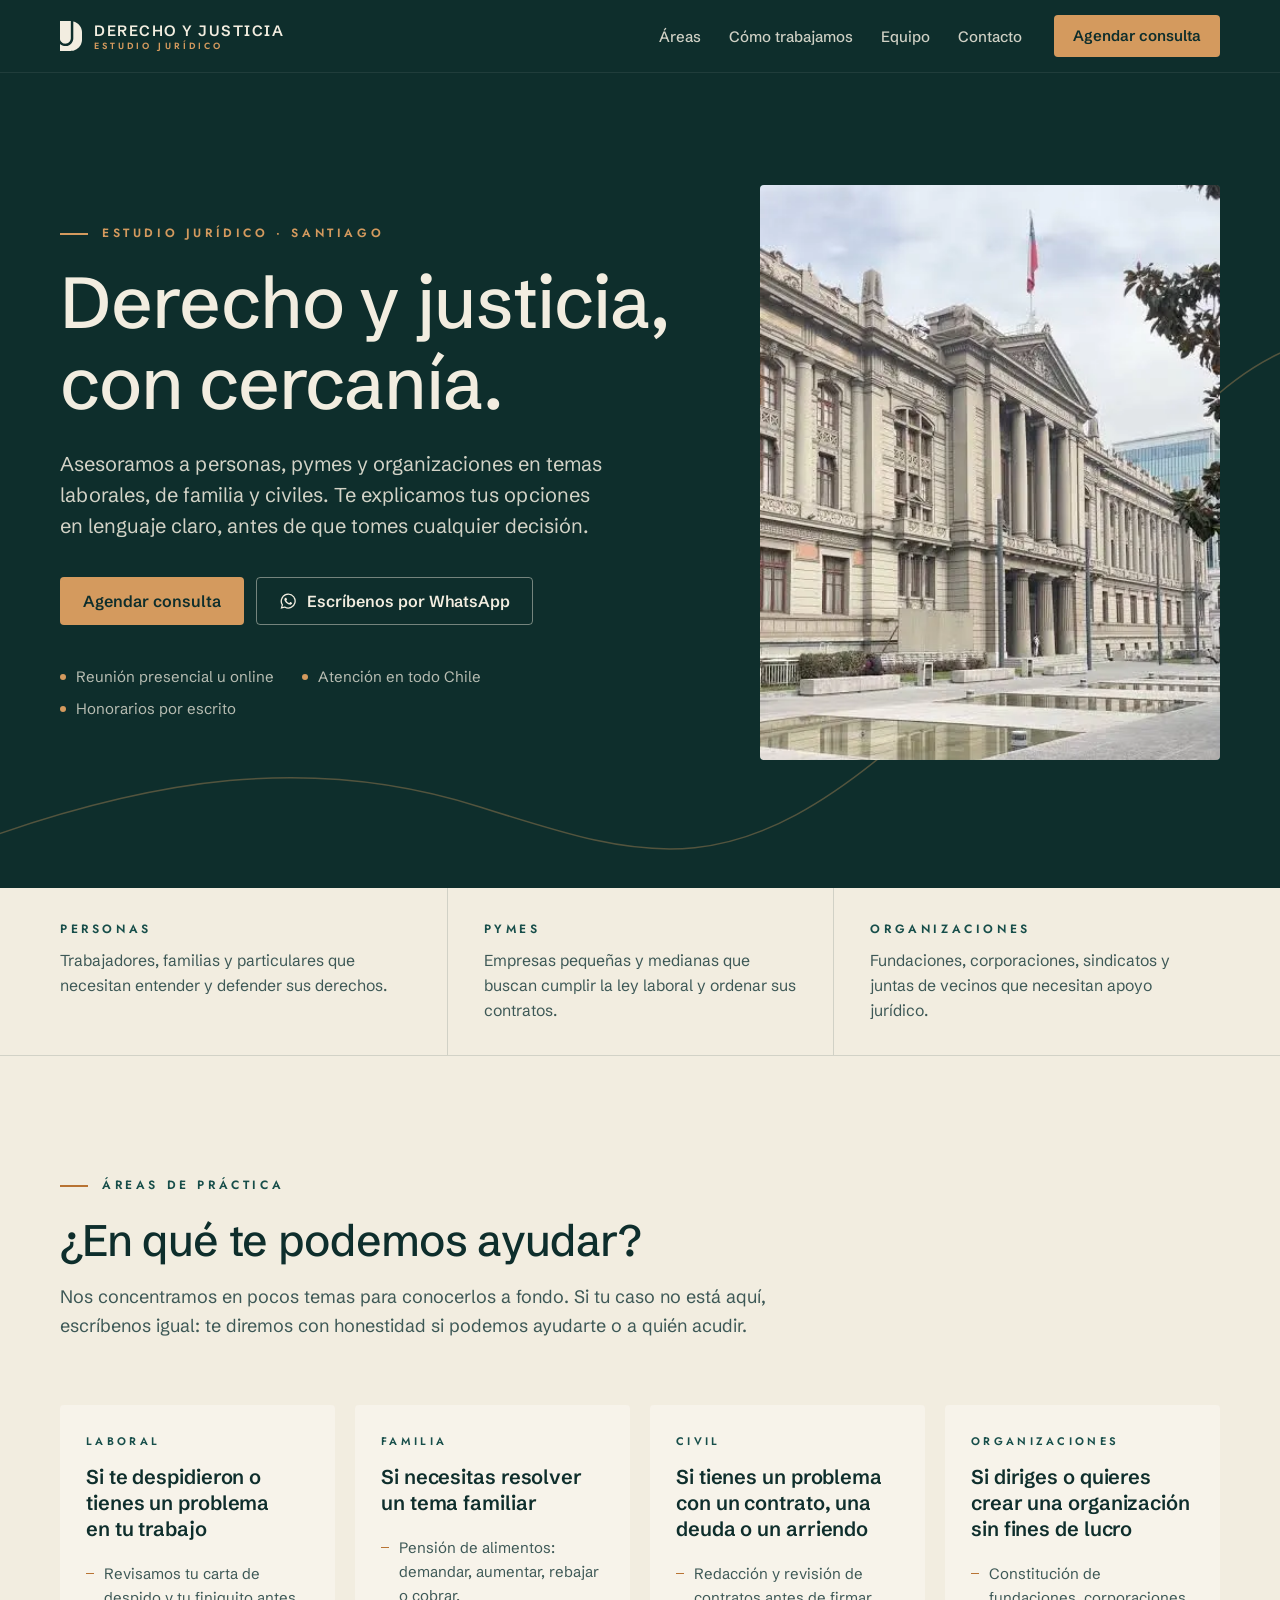
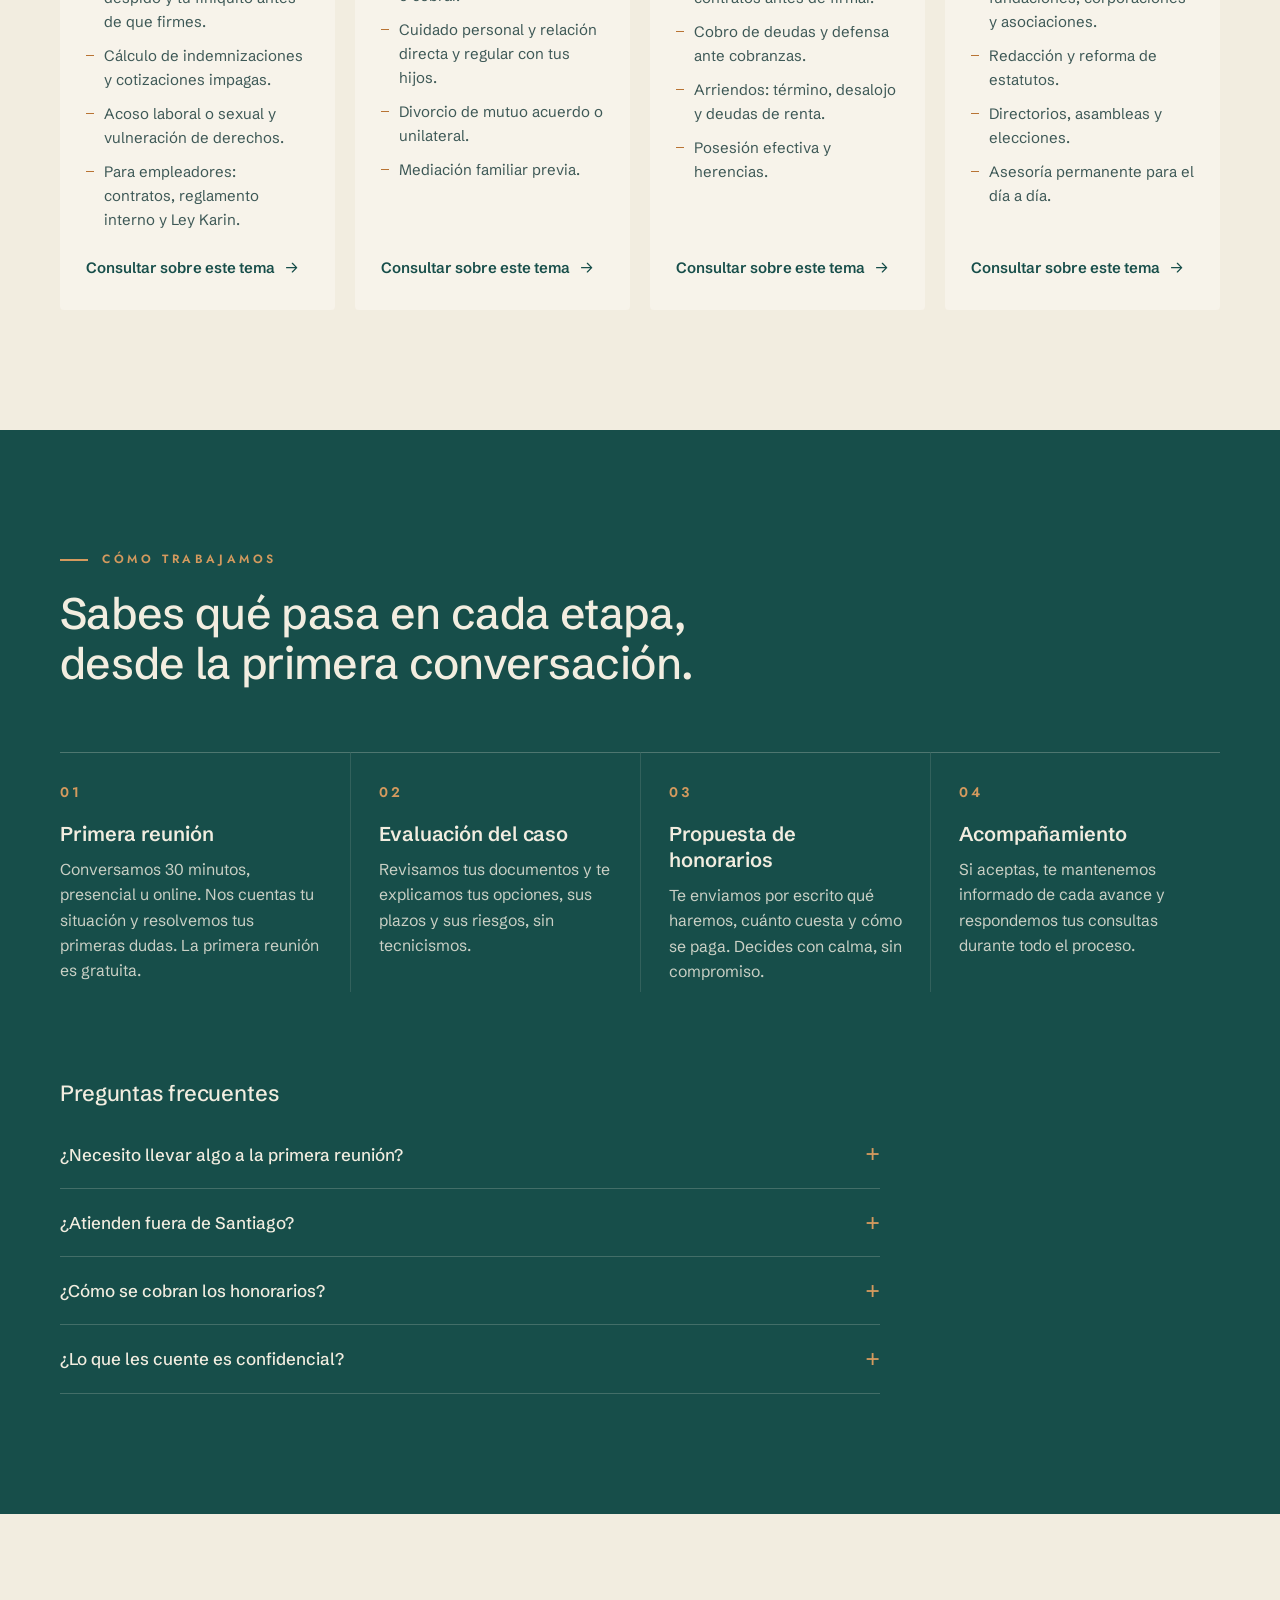
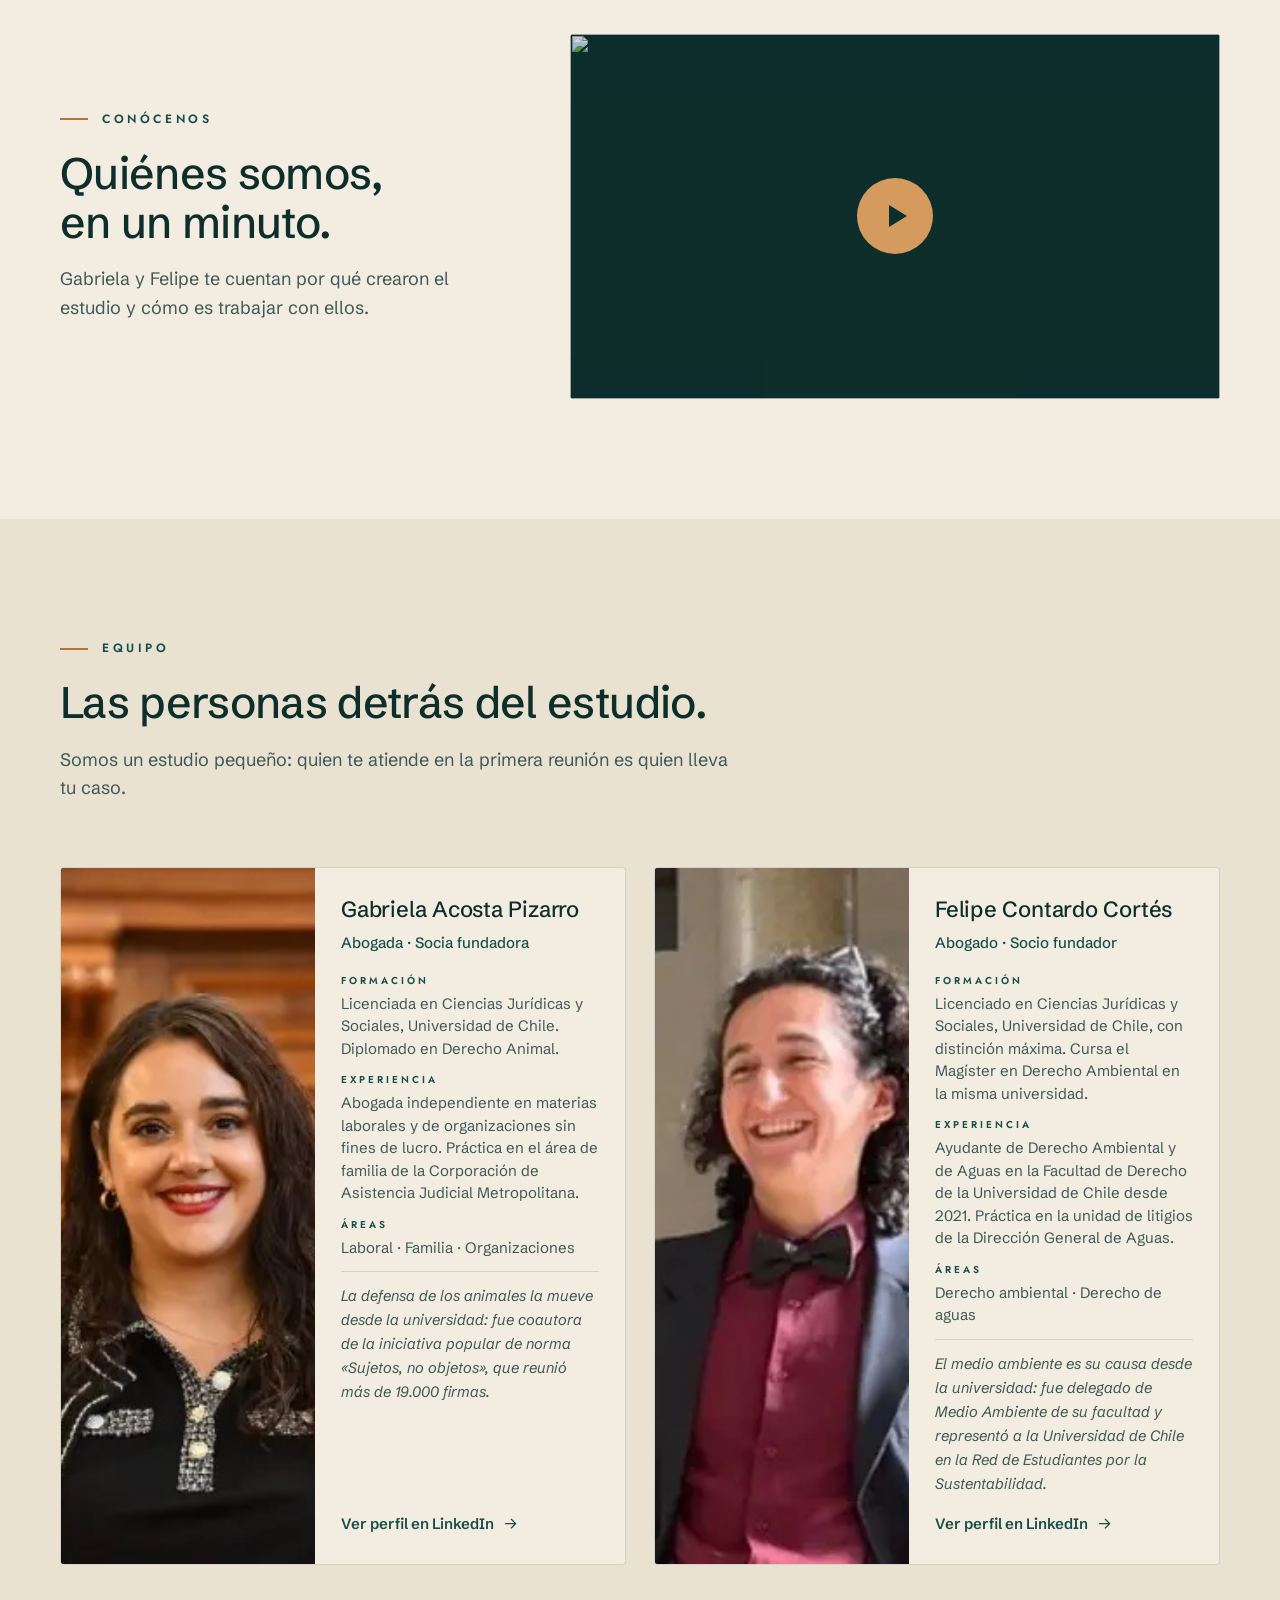
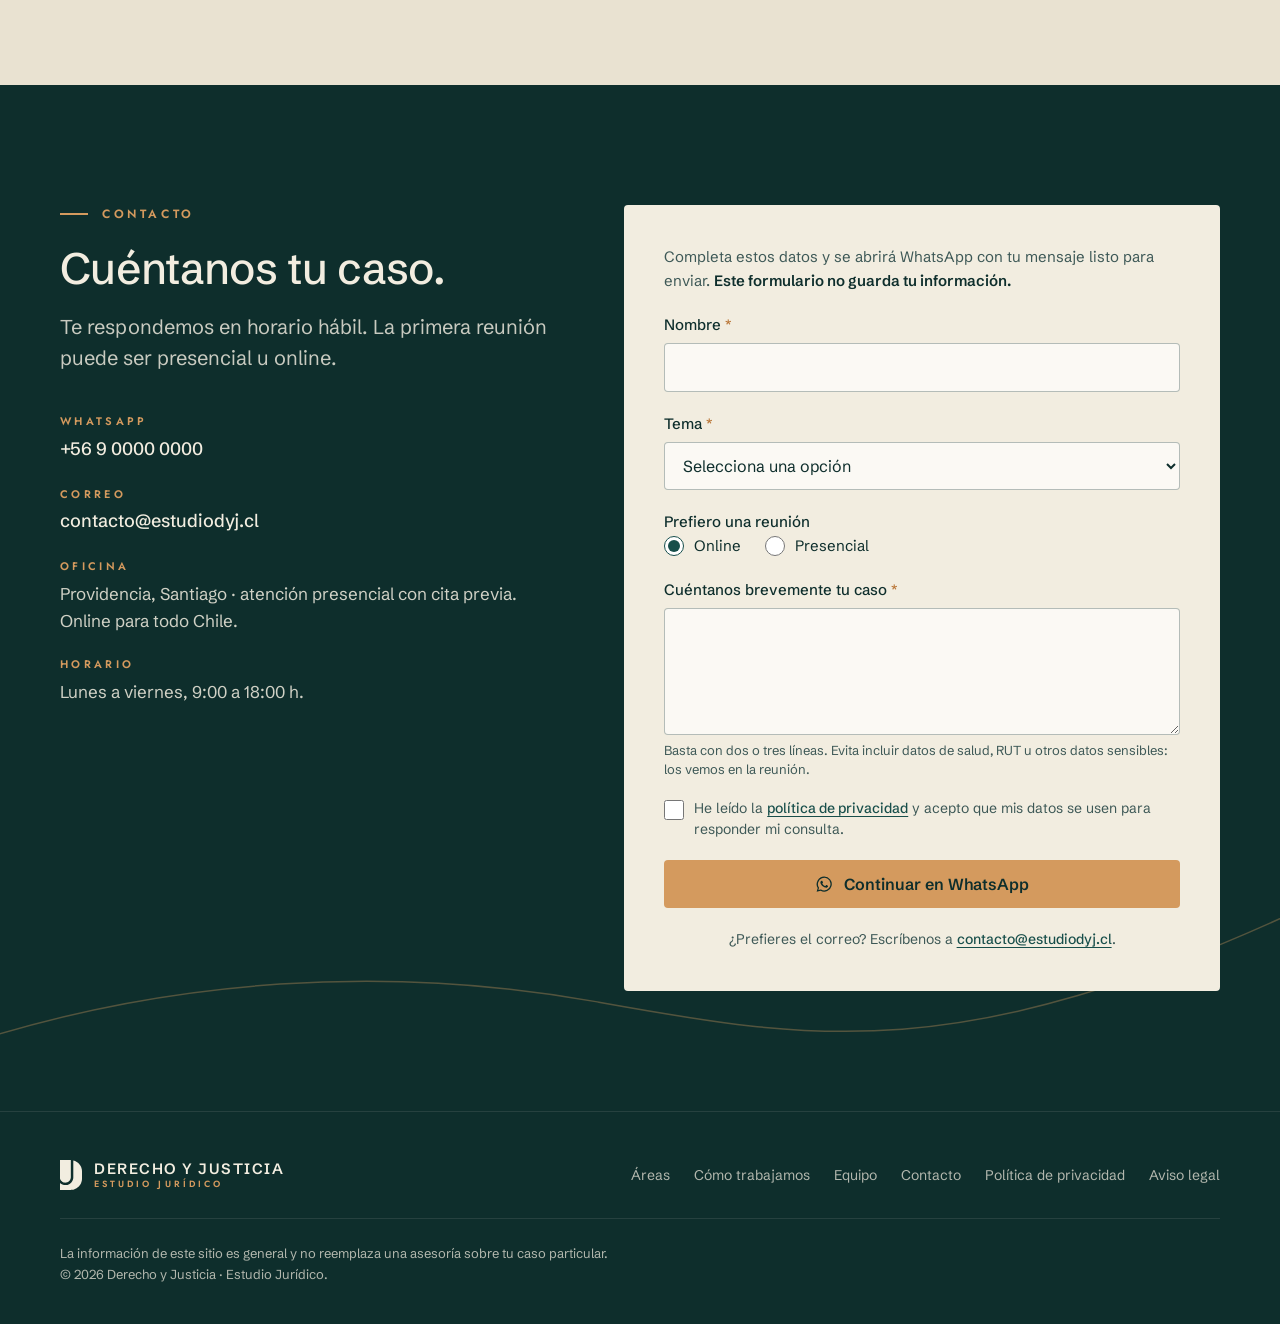
==== index.html @ 67d6dc14 "init" ====
<!doctype html>
<html lang="es-CL">
<head>
  <meta charset="utf-8">
  <meta name="viewport" content="width=device-width, initial-scale=1">
  <title>Derecho y Justicia · Estudio Jurídico</title>
  <meta name="description" content="Estudio jurídico en Santiago. Asesoría laboral, de familia, civil y para organizaciones, explicada en lenguaje claro. Atención presencial y online.">
  <meta name="theme-color" content="#0E2E2C">
  <link rel="canonical" href="https://estudiodyj.cl/">
  <link rel="icon" href="assets/img/favicon.svg" type="image/svg+xml">

  <meta property="og:type" content="website">
  <meta property="og:locale" content="es_CL">
  <meta property="og:title" content="Derecho y Justicia · Estudio Jurídico">
  <meta property="og:description" content="Derecho y justicia, con cercanía. Asesoría legal para personas, pymes y organizaciones.">
  <meta property="og:url" content="https://estudiodyj.cl/">
  <!-- PLACEHOLDER: reemplazar por una imagen 1200×630 con el logo -->
  <meta property="og:image" content="https://estudiodyj.cl/assets/img/placeholder.png">

  <link rel="preconnect" href="https://fonts.googleapis.com">
  <link rel="preconnect" href="https://fonts.gstatic.com" crossorigin>
  <link rel="stylesheet" href="https://fonts.googleapis.com/css2?family=Jost:wght@500;600&family=Schibsted+Grotesk:wght@400;500;600&display=swap">
  <link rel="stylesheet" href="assets/css/styles.css">
  <script>document.documentElement.classList.add('js')</script>

  <script type="application/ld+json">
  {
    "@context": "https://schema.org",
    "@type": "LegalService",
    "name": "Derecho y Justicia · Estudio Jurídico",
    "url": "https://estudiodyj.cl/",
    "email": "contacto@estudiodyj.cl",
    "telephone": "+56900000000",
    "areaServed": "CL",
    "address": { "@type": "PostalAddress", "addressLocality": "Santiago", "addressRegion": "Región Metropolitana", "addressCountry": "CL" },
    "openingHours": "Mo-Fr 09:00-18:00"
  }
  </script>
</head>
<body>
  <svg width="0" height="0" style="position:absolute" aria-hidden="true">
    <symbol id="isotipo" viewBox="0 0 34.8 47.15"><path fill="currentColor" d="M 0 0L16.84 0C16.93 0 17.03 0 17.12 0L17.12 26.95C17.12 27.47 17.07 27.99 16.98 28.51C16.89 29.02 16.75 29.53 16.56 30.02C16.38 30.51 16.15 30.98 15.88 31.43C15.61 31.88 15.3 32.3 14.95 32.7C14.61 33.09 14.23 33.45 13.82 33.77C13.41 34.1 12.97 34.39 12.5 34.63C12.04 34.88 11.56 35.08 11.06 35.24C10.56 35.4 10.05 35.51 9.53 35.58C9.01 35.64 8.48 35.66 7.96 35.64C7.44 35.61 6.92 35.54 6.41 35.41C5.9 35.29 5.4 35.12 4.92 34.91C4.44 34.7 3.98 34.45 3.55 34.16C3.11 33.86 2.71 33.53 2.34 33.16C1.96 32.8 1.62 32.4 1.32 31.97C1.02 31.54 0.75 31.09 0.53 30.61C0.31 30.14 0.13 29.65 0 29.14ZM 21.05 0.5C22.02 0.73 22.97 1.05 23.89 1.44C24.81 1.83 25.7 2.3 26.54 2.84C27.38 3.38 28.17 3.99 28.91 4.66C29.65 5.33 30.34 6.06 30.95 6.85C31.57 7.63 32.12 8.47 32.6 9.34C33.08 10.22 33.49 11.14 33.82 12.08C34.14 13.03 34.39 13.99 34.55 14.98C34.72 15.97 34.8 16.96 34.8 17.96L34.8 29.19C34.8 29.78 34.78 30.37 34.72 30.95C34.66 31.54 34.57 32.12 34.46 32.7C34.34 33.27 34.2 33.84 34.03 34.41C33.86 34.97 33.66 35.52 33.44 36.06C33.21 36.61 32.96 37.14 32.68 37.66C32.41 38.18 32.11 38.68 31.78 39.17C31.45 39.66 31.1 40.13 30.73 40.59C30.36 41.04 29.96 41.48 29.54 41.89C29.13 42.31 28.69 42.7 28.24 43.07C27.78 43.45 27.31 43.8 26.82 44.12C26.33 44.45 25.83 44.75 25.31 45.03C24.79 45.31 24.26 45.56 23.71 45.79C23.17 46.01 22.62 46.21 22.05 46.38C21.49 46.55 20.92 46.7 20.34 46.81C19.77 46.92 19.19 47.01 18.6 47.07C18.02 47.12 17.43 47.15 16.84 47.15L0 47.15L0 36.36C0.91 37.17 1.91 37.84 3.02 38.36C4.12 38.88 5.27 39.24 6.48 39.43C7.68 39.61 8.89 39.62 10.09 39.46C11.3 39.3 12.46 38.97 13.58 38.47C14.69 37.98 15.71 37.33 16.64 36.54C17.56 35.75 18.36 34.84 19.02 33.82C19.68 32.79 20.19 31.7 20.53 30.53C20.88 29.36 21.05 28.16 21.05 26.95ZM 21.05 0.5"/></symbol>
    <symbol id="i-whatsapp" viewBox="0 0 24 24"><path fill="currentColor" d="M12.04 2a9.9 9.9 0 0 0-8.5 15l-1.4 5 5.2-1.36A9.9 9.9 0 1 0 12.04 2Zm0 18.1a8.2 8.2 0 0 1-4.2-1.15l-.3-.18-3.08.8.82-3-.2-.31a8.2 8.2 0 1 1 6.96 3.84Zm4.5-6.14c-.25-.12-1.46-.72-1.69-.8-.23-.08-.39-.12-.55.12-.16.25-.63.8-.78.96-.14.16-.29.18-.53.06-.25-.12-1.04-.38-1.98-1.22-.73-.65-1.23-1.46-1.37-1.7-.14-.25-.02-.38.11-.5.11-.11.25-.29.37-.43.12-.15.16-.25.25-.41.08-.17.04-.31-.02-.43-.06-.12-.55-1.33-.76-1.82-.2-.48-.4-.41-.55-.42h-.47a.9.9 0 0 0-.65.3c-.22.25-.86.84-.86 2.04s.88 2.37 1 2.53c.12.17 1.73 2.64 4.2 3.7.58.25 1.04.4 1.4.52.59.19 1.12.16 1.54.1.47-.07 1.46-.6 1.66-1.17.2-.58.2-1.07.15-1.17-.06-.1-.22-.17-.47-.29Z"/></symbol>
    <symbol id="i-arrow" viewBox="0 0 24 24"><path fill="none" stroke="currentColor" stroke-width="1.75" stroke-linecap="round" stroke-linejoin="round" d="M5 12h14M13 6l6 6-6 6"/></symbol>
  </svg>

  <a class="skip-link" href="#contenido">Saltar al contenido</a>

  <header class="site-header">
    <div class="container header-inner">
      <a class="brand" href="#inicio" aria-label="Derecho y Justicia, Estudio Jurídico — inicio">
        <svg class="brand-iso" aria-hidden="true"><use href="#isotipo"/></svg>
        <span class="brand-text" aria-hidden="true">
          <span class="brand-name">Derecho y Justicia</span>
          <span class="brand-tag">Estudio Jurídico</span>
        </span>
      </a>

      <button class="nav-toggle" type="button" aria-expanded="false" aria-controls="site-nav">
        <span class="nav-toggle-bars" aria-hidden="true"></span>
        <span class="visually-hidden">Menú</span>
      </button>

      <nav id="site-nav" class="site-nav" aria-label="Principal">
        <ul>
          <li><a href="#areas">Áreas</a></li>
          <li><a href="#como-trabajamos">Cómo trabajamos</a></li>
          <li><a href="#equipo">Equipo</a></li>
          <li><a href="#contacto">Contacto</a></li>
        </ul>
        <a class="btn btn-primary btn-sm" href="#contacto">Agendar consulta</a>
      </nav>
    </div>
  </header>

  <main id="contenido">
    <!-- PORTADA -->
    <section id="inicio" class="hero theme-dark">
      <svg class="flow-line" viewBox="0 0 1200 600" preserveAspectRatio="none" aria-hidden="true">
        <path d="M-20 565 C 140 520, 290 500, 450 540 S 690 600, 860 480 S 1100 230, 1220 200"/>
      </svg>
      <div class="container hero-grid">
        <div class="hero-copy">
          <p class="eyebrow">Estudio jurídico · Santiago</p>
          <h1>Derecho y justicia, con&nbsp;cercanía.</h1>
          <p class="lead">Asesoramos a personas, pymes y organizaciones en temas laborales, de familia y civiles. Te explicamos tus opciones en lenguaje claro, antes de que tomes cualquier decisión.</p>
          <div class="hero-actions">
            <a class="btn btn-primary" href="#contacto">Agendar consulta</a>
            <a class="btn btn-ghost" href="https://wa.me/56900000000" target="_blank" rel="noopener">
              <svg class="icon" aria-hidden="true"><use href="#i-whatsapp"/></svg>
              Escríbenos por WhatsApp
            </a>
          </div>
          <ul class="hero-facts" role="list">
            <li>Reunión presencial u online</li>
            <li>Atención en todo Chile</li>
            <li>Honorarios por escrito</li>
          </ul>
        </div>
        <figure class="hero-media">
          <!-- PLACEHOLDER: foto del estudio o de Gabriela y Felipe -->
          <picture>
            <!-- En una columna (≤700px) el recorte es apaisado: se usa la foto horizontal -->
            <source media="(max-width: 700px)" type="image/webp"
                    srcset="assets/img/court-horizontal-800.webp 800w, assets/img/court-horizontal-1200.webp 1200w, assets/img/court-horizontal-1800.webp 1800w"
                    sizes="calc(100vw - 32px)" width="1800" height="1350">
            <source type="image/webp" srcset="assets/img/court.webp">
            <img src="assets/img/court.png" alt="" width="415" height="739" fetchpriority="high">
          </picture>
        </figure>
      </div>
    </section>

    <!-- A QUIÉN ATENDEMOS -->
    <section class="audience" aria-labelledby="audience-title">
      <div class="container">
        <h2 id="audience-title" class="visually-hidden">A quién atendemos</h2>
        <ul class="audience-list" role="list">
          <li>
            <span class="audience-kicker">Personas</span>
            <span>Trabajadores, familias y particulares que necesitan entender y defender sus derechos.</span>
          </li>
          <li>
            <span class="audience-kicker">Pymes</span>
            <span>Empresas pequeñas y medianas que buscan cumplir la ley laboral y ordenar sus contratos.</span>
          </li>
          <li>
            <span class="audience-kicker">Organizaciones</span>
            <span>Fundaciones, corporaciones, sindicatos y juntas de vecinos que necesitan apoyo jurídico.</span>
          </li>
        </ul>
      </div>
    </section>

    <!-- ÁREAS -->
    <section id="areas" class="section" aria-labelledby="areas-title">
      <div class="container">
        <header class="section-head">
          <p class="eyebrow">Áreas de práctica</p>
          <h2 id="areas-title">¿En qué te podemos ayudar?</h2>
          <p class="section-intro">Nos concentramos en pocos temas para conocerlos a fondo. Si tu caso no está aquí, escríbenos igual: te diremos con honestidad si podemos ayudarte o a quién acudir.</p>
        </header>

        <div class="cards">
          <article class="card reveal">
            <p class="card-tag">Laboral</p>
            <h3>Si te despidieron o tienes un problema en tu trabajo</h3>
            <ul>
              <li>Revisamos tu carta de despido y tu finiquito antes de que firmes.</li>
              <li>Cálculo de indemnizaciones y cotizaciones impagas.</li>
              <li>Acoso laboral o sexual y vulneración de derechos.</li>
              <li>Para empleadores: contratos, reglamento interno y Ley Karin.</li>
            </ul>
            <a class="text-link card-link" href="#contacto" data-tema="Laboral">Consultar sobre este tema <svg class="icon" aria-hidden="true"><use href="#i-arrow"/></svg></a>
          </article>

          <article class="card reveal">
            <p class="card-tag">Familia</p>
            <h3>Si necesitas resolver un tema familiar</h3>
            <ul>
              <li>Pensión de alimentos: demandar, aumentar, rebajar o cobrar.</li>
              <li>Cuidado personal y relación directa y regular con tus hijos.</li>
              <li>Divorcio de mutuo acuerdo o unilateral.</li>
              <li>Mediación familiar previa.</li>
            </ul>
            <a class="text-link card-link" href="#contacto" data-tema="Familia">Consultar sobre este tema <svg class="icon" aria-hidden="true"><use href="#i-arrow"/></svg></a>
          </article>

          <article class="card reveal">
            <p class="card-tag">Civil</p>
            <h3>Si tienes un problema con un contrato, una deuda o un arriendo</h3>
            <ul>
              <li>Redacción y revisión de contratos antes de firmar.</li>
              <li>Cobro de deudas y defensa ante cobranzas.</li>
              <li>Arriendos: término, desalojo y deudas de renta.</li>
              <li>Posesión efectiva y herencias.</li>
            </ul>
            <a class="text-link card-link" href="#contacto" data-tema="Civil">Consultar sobre este tema <svg class="icon" aria-hidden="true"><use href="#i-arrow"/></svg></a>
          </article>

          <article class="card reveal">
            <p class="card-tag">Organizaciones</p>
            <h3>Si diriges o quieres crear una organización sin fines de lucro</h3>
            <ul>
              <li>Constitución de fundaciones, corporaciones y asociaciones.</li>
              <li>Redacción y reforma de estatutos.</li>
              <li>Directorios, asambleas y elecciones.</li>
              <li>Asesoría permanente para el día a día.</li>
            </ul>
            <a class="text-link card-link" href="#contacto" data-tema="Organizaciones">Consultar sobre este tema <svg class="icon" aria-hidden="true"><use href="#i-arrow"/></svg></a>
          </article>
        </div>
      </div>
    </section>

    <!-- CÓMO TRABAJAMOS -->
    <section id="como-trabajamos" class="section theme-petroleo" aria-labelledby="proceso-title">
      <div class="container">
        <header class="section-head">
          <p class="eyebrow">Cómo trabajamos</p>
          <h2 id="proceso-title">Sabes qué pasa en cada etapa, desde la primera conversación.</h2>
        </header>

        <ol class="steps" role="list">
          <li class="step reveal">
            <span class="step-num" aria-hidden="true">01</span>
            <h3>Primera reunión</h3>
            <!-- PLACEHOLDER: confirmar si la primera reunión es gratuita o pagada, y su valor -->
            <p>Conversamos 30 minutos, presencial u online. Nos cuentas tu situación y resolvemos tus primeras dudas. La primera reunión es gratuita.</p>
          </li>
          <li class="step reveal">
            <span class="step-num" aria-hidden="true">02</span>
            <h3>Evaluación del caso</h3>
            <p>Revisamos tus documentos y te explicamos tus opciones, sus plazos y sus riesgos, sin tecnicismos.</p>
          </li>
          <li class="step reveal">
            <span class="step-num" aria-hidden="true">03</span>
            <h3>Propuesta de honorarios</h3>
            <p>Te enviamos por escrito qué haremos, cuánto cuesta y cómo se paga. Decides con calma, sin compromiso.</p>
          </li>
          <li class="step reveal">
            <span class="step-num" aria-hidden="true">04</span>
            <h3>Acompañamiento</h3>
            <p>Si aceptas, te mantenemos informado de cada avance y respondemos tus consultas durante todo el proceso.</p>
          </li>
        </ol>

        <div class="faq">
          <h3 class="faq-title">Preguntas frecuentes</h3>
          <details>
            <summary>¿Necesito llevar algo a la primera reunión?</summary>
            <p>Si tienes documentos relacionados con tu caso (contrato, carta de despido, finiquito, sentencia, correos), tráelos o envíalos antes. Si no los tienes, igual podemos conversar.</p>
          </details>
          <details>
            <summary>¿Atienden fuera de Santiago?</summary>
            <p>Sí. Atendemos por videollamada a personas de todo Chile. Las gestiones presenciales fuera de Santiago se evalúan caso a caso.</p>
          </details>
          <details>
            <summary>¿Cómo se cobran los honorarios?</summary>
            <p>Depende del caso: puede ser un monto fijo, por etapas o un porcentaje del resultado. Siempre lo acordamos por escrito antes de empezar.</p>
          </details>
          <details>
            <summary>¿Lo que les cuente es confidencial?</summary>
            <p>Sí. Todo lo que nos cuentes está protegido por el secreto profesional, aunque finalmente no trabajemos juntos.</p>
          </details>
        </div>
      </div>
    </section>

    <!-- VIDEO -->
    <section id="conocenos" class="section" aria-labelledby="video-title">
      <div class="container video-grid">
        <div>
          <p class="eyebrow">Conócenos</p>
          <h2 id="video-title">Quiénes somos, en un minuto.</h2>
          <p class="section-intro">Gabriela y Felipe te cuentan por qué crearon el estudio y cómo es trabajar con ellos.</p>
        </div>
        <!-- El iframe solo se carga al hacer clic: no se reproduce solo ni carga YouTube antes de tiempo. -->
        <div class="video" data-video-id="IyIjYuF_HUo">
          <a class="video-trigger" href="https://www.youtube.com/watch?v=IyIjYuF_HUo" target="_blank" rel="noopener">
            <img src="https://i.ytimg.com/vi/IyIjYuF_HUo/hqdefault.jpg" alt="" width="480" height="360" loading="lazy">
            <span class="video-play" aria-hidden="true"></span>
            <span class="visually-hidden">Reproducir video de presentación (con subtítulos)</span>
          </a>
        </div>
      </div>
    </section>

    <!-- EQUIPO -->
    <section id="equipo" class="section theme-marfil-2" aria-labelledby="equipo-title">
      <div class="container">
        <header class="section-head">
          <p class="eyebrow">Equipo</p>
          <h2 id="equipo-title">Las personas detrás del estudio.</h2>
          <p class="section-intro">Somos un estudio pequeño: quien te atiende en la primera reunión es quien lleva tu caso.</p>
        </header>

        <!-- Datos tomados de los perfiles de LinkedIn (oct. 2026). PLACEHOLDER: fotos provisorias, reemplazar por sesión profesional -->
        <div class="team">
          <article class="person reveal">
            <picture>
              <source type="image/webp" srcset="assets/img/gabriela_acosta.webp">
              <img class="person-photo" src="assets/img/gabriela_acosta.png" alt="Retrato de Gabriela Acosta Pizarro" width="400" height="400" loading="lazy">
            </picture>
            <div class="person-body">
              <h3>Gabriela Acosta Pizarro</h3>
              <p class="person-role">Abogada · Socia fundadora</p>
              <dl class="person-facts">
                <div><dt>Formación</dt><dd>Licenciada en Ciencias Jurídicas y Sociales, Universidad de Chile. Diplomado en Derecho Animal.</dd></div>
                <div><dt>Experiencia</dt><dd>Abogada independiente en materias laborales y de organizaciones sin fines de lucro. Práctica en el área de familia de la Corporación de Asistencia Judicial Metropolitana.</dd></div>
                <div><dt>Áreas</dt><dd>Laboral · Familia · Organizaciones</dd></div>
              </dl>
              <p class="person-note">La defensa de los animales la mueve desde la universidad: fue coautora de la iniciativa popular de norma «Sujetos, no objetos», que reunió más de 19.000 firmas.</p>
              <a class="text-link" href="https://www.linkedin.com/in/gabriela-acosta-pizarro/" target="_blank" rel="noopener">Ver perfil en LinkedIn <svg class="icon" aria-hidden="true"><use href="#i-arrow"/></svg></a>
            </div>
          </article>

          <article class="person reveal">
            <picture>
              <source type="image/webp" srcset="assets/img/felipe_conrado.webp">
              <img class="person-photo" src="assets/img/felipe_conrado.png" alt="Retrato de Felipe Contardo Cortés" width="400" height="400" loading="lazy">
            </picture>
            <div class="person-body">
              <h3>Felipe Contardo Cortés</h3>
              <p class="person-role">Abogado · Socio fundador</p>
              <dl class="person-facts">
                <div><dt>Formación</dt><dd>Licenciado en Ciencias Jurídicas y Sociales, Universidad de Chile, con distinción máxima. Cursa el Magíster en Derecho Ambiental en la misma universidad.</dd></div>
                <div><dt>Experiencia</dt><dd>Ayudante de Derecho Ambiental y de Aguas en la Facultad de Derecho de la Universidad de Chile desde 2021. Práctica en la unidad de litigios de la Dirección General de Aguas.</dd></div>
                <div><dt>Áreas</dt><dd>Derecho ambiental · Derecho de aguas</dd></div>
              </dl>
              <p class="person-note">El medio ambiente es su causa desde la universidad: fue delegado de Medio Ambiente de su facultad y representó a la Universidad de Chile en la Red de Estudiantes por la Sustentabilidad.</p>
              <a class="text-link" href="https://www.linkedin.com/in/felipe-contardo-cortes/" target="_blank" rel="noopener">Ver perfil en LinkedIn <svg class="icon" aria-hidden="true"><use href="#i-arrow"/></svg></a>
            </div>
          </article>
        </div>
      </div>
    </section>

    <!-- CONTACTO -->
    <section id="contacto" class="section theme-dark contact" aria-labelledby="contacto-title">
      <svg class="flow-line flow-line--contact" viewBox="0 0 1200 600" preserveAspectRatio="none" aria-hidden="true">
        <path d="M-20 470 C 160 360, 360 330, 560 400 S 900 520, 1220 230"/>
      </svg>
      <div class="container contact-grid">
        <div class="contact-info">
          <p class="eyebrow">Contacto</p>
          <h2 id="contacto-title">Cuéntanos tu caso.</h2>
          <p class="lead">Te respondemos en horario hábil. La primera reunión puede ser presencial u online.</p>

          <ul class="contact-list" role="list">
            <li>
              <span class="contact-label">WhatsApp</span>
              <a href="https://wa.me/56900000000" target="_blank" rel="noopener">+56 9 0000 0000</a>
            </li>
            <li>
              <span class="contact-label">Correo</span>
              <a href="mailto:contacto@estudiodyj.cl">contacto@estudiodyj.cl</a>
            </li>
            <li>
              <span class="contact-label">Oficina</span>
              <!-- PLACEHOLDER: dirección o comuna -->
              <span>Providencia, Santiago · atención presencial con cita previa.<br>Online para todo Chile.</span>
            </li>
            <li>
              <span class="contact-label">Horario</span>
              <span>Lunes a viernes, 9:00 a 18:00 h.</span>
            </li>
          </ul>
        </div>

        <form class="contact-form" id="contact-form" novalidate data-whatsapp="56900000000">
          <p class="form-intro">Completa estos datos y se abrirá WhatsApp con tu mensaje listo para enviar. <strong>Este formulario no guarda tu información.</strong></p>

          <div class="field">
            <label for="f-nombre">Nombre <span class="req" aria-hidden="true">*</span></label>
            <input id="f-nombre" name="nombre" type="text" autocomplete="name" required aria-describedby="f-nombre-err" maxlength="80">
            <p class="field-error" id="f-nombre-err"><span aria-hidden="true">!</span> Escribe tu nombre.</p>
          </div>

          <div class="field">
            <label for="f-tema">Tema <span class="req" aria-hidden="true">*</span></label>
            <select id="f-tema" name="tema" required aria-describedby="f-tema-err">
              <option value="">Selecciona una opción</option>
              <option>Laboral</option>
              <option>Familia</option>
              <option>Civil</option>
              <option>Organizaciones</option>
              <option>Otro</option>
            </select>
            <p class="field-error" id="f-tema-err"><span aria-hidden="true">!</span> Elige el tema más cercano a tu caso.</p>
          </div>

          <fieldset class="field">
            <legend>Prefiero una reunión</legend>
            <div class="choices">
              <label class="choice"><input type="radio" name="modalidad" value="online" checked> Online</label>
              <label class="choice"><input type="radio" name="modalidad" value="presencial"> Presencial</label>
            </div>
          </fieldset>

          <div class="field">
            <label for="f-mensaje">Cuéntanos brevemente tu caso <span class="req" aria-hidden="true">*</span></label>
            <textarea id="f-mensaje" name="mensaje" rows="4" required minlength="10" maxlength="600" aria-describedby="f-mensaje-hint f-mensaje-err"></textarea>
            <p class="field-hint" id="f-mensaje-hint">Basta con dos o tres líneas. Evita incluir datos de salud, RUT u otros datos sensibles: los vemos en la reunión.</p>
            <p class="field-error" id="f-mensaje-err"><span aria-hidden="true">!</span> Escribe al menos 10 caracteres.</p>
          </div>

          <div class="field field-check">
            <label class="choice">
              <input id="f-acepto" name="acepto" type="checkbox" required aria-describedby="f-acepto-err">
              <span>He leído la <a href="privacidad.html">política de privacidad</a> y acepto que mis datos se usen para responder mi consulta.</span>
            </label>
            <p class="field-error" id="f-acepto-err"><span aria-hidden="true">!</span> Debes aceptar para continuar.</p>
          </div>

          <button class="btn btn-primary btn-block" type="submit">
            <svg class="icon" aria-hidden="true"><use href="#i-whatsapp"/></svg>
            Continuar en WhatsApp
          </button>
          <p class="form-alt">¿Prefieres el correo? Escríbenos a <a href="mailto:contacto@estudiodyj.cl">contacto@estudiodyj.cl</a>.</p>
        </form>
      </div>
    </section>
  </main>

  <footer class="site-footer">
    <div class="container footer-grid">
      <div class="footer-brand">
        <svg class="brand-iso" aria-hidden="true"><use href="#isotipo"/></svg>
        <span class="brand-text">
          <span class="brand-name">Derecho y Justicia</span>
          <span class="brand-tag">Estudio Jurídico</span>
        </span>
      </div>
      <nav aria-label="Pie de página">
        <ul class="footer-links">
          <li><a href="#areas">Áreas</a></li>
          <li><a href="#como-trabajamos">Cómo trabajamos</a></li>
          <li><a href="#equipo">Equipo</a></li>
          <li><a href="#contacto">Contacto</a></li>
          <li><a href="privacidad.html">Política de privacidad</a></li>
          <li><a href="privacidad.html#aviso-legal">Aviso legal</a></li>
        </ul>
      </nav>
      <p class="footer-note">La información de este sitio es general y no reemplaza una asesoría sobre tu caso particular.<br>© <span data-year>2026</span> Derecho y Justicia · Estudio Jurídico.</p>
    </div>
  </footer>

  <a class="wa-float" href="https://wa.me/56900000000" target="_blank" rel="noopener" aria-label="Escríbenos por WhatsApp">
    <svg aria-hidden="true"><use href="#i-whatsapp"/></svg>
  </a>

  <script src="assets/js/main.js" defer></script>
</body>
</html>
---- assets/css/styles.css ----
/* Derecho y Justicia · Estudio Jurídico
   Paleta y tipografía según el Manual de Identidad Visual v1.0 (2026). */

:root {
  --petroleo: #174E4A;          /* color principal */
  --petroleo-profundo: #0E2E2C; /* fondos oscuros, textos */
  --marfil: #F2EDE0;            /* fondo claro principal */
  --marfil-2: #E9E2D1;          /* variación para alternar secciones */
  --cobre: #D49A5E;             /* acento, solo en puntos precisos */
  --cobre-profundo: #B87333;    /* cobre sobre fondos claros */

  --texto: var(--petroleo-profundo);
  --texto-suave: #3D5856;
  --linea: rgb(14 46 44 / 0.14);
  --error: #A3341F;

  --font-sans: "Schibsted Grotesk", system-ui, -apple-system, "Segoe UI", sans-serif;
  --font-label: "Jost", "Schibsted Grotesk", system-ui, sans-serif;

  --container: 1160px;
  --gutter: clamp(16px, 4vw, 40px);
  --section-space: clamp(64px, 10vw, 120px);
  --radius: 4px;
  --header-h: 72px;

  color-scheme: light;
}

/* ---------- Base ---------- */
*, *::before, *::after { box-sizing: border-box; }

html {
  scroll-behavior: smooth;
  scroll-padding-top: calc(var(--header-h) + 8px);
  -webkit-text-size-adjust: 100%;
}
@media (prefers-reduced-motion: reduce) {
  html { scroll-behavior: auto; }
}

body {
  margin: 0;
  background: var(--marfil);
  color: var(--texto);
  font-family: var(--font-sans);
  font-size: 1.0625rem;
  line-height: 1.6;
  -webkit-font-smoothing: antialiased;
  text-rendering: optimizeLegibility;
}

img, svg { display: block; max-width: 100%; }
img { height: auto; }

h1, h2, h3 {
  margin: 0;
  font-weight: 500;
  line-height: 1.12;
  letter-spacing: -0.015em;
  text-wrap: balance;
}
h1 { font-size: clamp(2.5rem, 6vw, 4.5rem); }
h2 { font-size: clamp(1.875rem, 3.6vw, 2.75rem); }
h3 { font-size: 1.25rem; line-height: 1.3; font-weight: 600; letter-spacing: -0.005em; }
p { margin: 0; text-wrap: pretty; }

a { color: inherit; text-underline-offset: 0.2em; text-decoration-thickness: 1px; }

:focus-visible {
  outline: 2px solid var(--cobre-profundo);
  outline-offset: 3px;
}
.theme-dark :focus-visible,
.theme-petroleo :focus-visible { outline-color: var(--cobre); }

.container {
  width: 100%;
  max-width: calc(var(--container) + 2 * var(--gutter));
  margin-inline: auto;
  padding-inline: var(--gutter);
}

.visually-hidden {
  position: absolute !important;
  width: 1px; height: 1px;
  padding: 0; margin: -1px;
  overflow: hidden; clip: rect(0 0 0 0);
  white-space: nowrap; border: 0;
}

.skip-link {
  position: absolute;
  left: 16px; top: -100px;
  z-index: 100;
  padding: 10px 16px;
  background: var(--petroleo-profundo);
  color: var(--marfil);
  border-radius: var(--radius);
}
.skip-link:focus { top: 12px; }

.icon { width: 1.15em; height: 1.15em; flex: none; }

/* Bajada / categoría: Jost semibold, mayúsculas, tracking amplio */
.eyebrow,
.card-tag,
.contact-label,
.person-facts dt,
.audience-kicker {
  font-family: var(--font-label);
  font-weight: 600;
  font-size: 0.75rem;
  letter-spacing: 0.3em;
  text-transform: uppercase;
}

.eyebrow {
  display: flex;
  align-items: center;
  gap: 14px;
  margin-bottom: 20px;
  color: var(--petroleo);
}
.eyebrow::before {
  content: "";
  width: 28px;
  height: 2px;
  background: var(--cobre-profundo);
}

/* ---------- Temas de sección ---------- */
.theme-dark {
  background: var(--petroleo-profundo);
  color: var(--marfil);
}
.theme-petroleo {
  background: var(--petroleo);
  color: var(--marfil);
}
.theme-dark .eyebrow,
.theme-petroleo .eyebrow { color: var(--cobre); }
.theme-dark .eyebrow::before,
.theme-petroleo .eyebrow::before { background: var(--cobre); }
.theme-marfil-2 { background: var(--marfil-2); }

.section { padding-block: var(--section-space); position: relative; }

.section-head { max-width: 720px; margin-bottom: clamp(40px, 6vw, 64px); }
.section-intro { margin-top: 18px; color: var(--texto-suave); font-size: 1.125rem; }
.theme-dark .section-intro,
.theme-petroleo .section-intro { color: rgb(242 237 224 / 0.8); }

.lead { font-size: clamp(1.0625rem, 1.6vw, 1.25rem); line-height: 1.55; }

/* ---------- Botones ---------- */
.btn {
  display: inline-flex;
  align-items: center;
  justify-content: center;
  gap: 10px;
  min-height: 48px;
  padding: 12px 22px;
  border: 1px solid transparent;
  border-radius: var(--radius);
  font: 600 1rem/1.2 var(--font-sans);
  text-decoration: none;
  cursor: pointer;
  transition: background-color 0.2s ease, color 0.2s ease, border-color 0.2s ease;
}
.btn-sm { min-height: 42px; padding: 9px 18px; font-size: 0.9375rem; }
.btn-block { width: 100%; }

.btn-primary { background: var(--cobre); color: var(--petroleo-profundo); }
.btn-primary:hover { background: #E0AC75; }

.btn-ghost { border-color: rgb(242 237 224 / 0.45); color: var(--marfil); }
.btn-ghost:hover { border-color: var(--marfil); background: rgb(242 237 224 / 0.06); }

.text-link {
  display: inline-flex;
  align-items: center;
  gap: 8px;
  font-weight: 600;
  color: var(--petroleo);
  text-decoration: none;
}
.text-link:hover { text-decoration: underline; }
.text-link .icon { transition: translate 0.2s ease; }
.text-link:hover .icon { translate: 3px 0; }

/* ---------- Header ---------- */
.site-header {
  position: sticky;
  top: 0;
  z-index: 50;
  background: var(--petroleo-profundo);
  color: var(--marfil);
  border-bottom: 1px solid rgb(242 237 224 / 0.08);
}
.header-inner {
  display: flex;
  align-items: center;
  justify-content: space-between;
  gap: 24px;
  min-height: var(--header-h);
}

.brand {
  display: inline-flex;
  align-items: center;
  gap: 12px;
  text-decoration: none;
}
.brand-iso { width: 22px; height: 30px; color: var(--marfil); flex: none; }
.brand-text { display: flex; flex-direction: column; gap: 3px; line-height: 1; }
.brand-name {
  font-family: var(--font-sans);
  font-weight: 600;
  font-size: 0.9375rem;
  letter-spacing: 0.1em;
  text-transform: uppercase;
}
.brand-tag {
  font-family: var(--font-label);
  font-weight: 600;
  font-size: 0.5625rem;
  letter-spacing: 0.34em;
  text-transform: uppercase;
  color: var(--cobre);
}

.site-nav { display: flex; align-items: center; gap: 32px; }
.site-nav ul { display: flex; gap: 28px; margin: 0; padding: 0; list-style: none; }
.site-nav ul a {
  font-size: 0.9375rem;
  font-weight: 500;
  text-decoration: none;
  color: rgb(242 237 224 / 0.85);
  padding-block: 6px;
  background: linear-gradient(var(--cobre), var(--cobre)) left bottom / 0 1px no-repeat;
  transition: background-size 0.25s ease, color 0.2s ease;
}
.site-nav ul a:hover { color: var(--marfil); background-size: 100% 1px; }

.nav-toggle {
  display: none;
  width: 44px; height: 44px;
  margin-right: -10px;
  border: 0;
  background: none;
  color: var(--marfil);
  cursor: pointer;
}
.nav-toggle-bars,
.nav-toggle-bars::before,
.nav-toggle-bars::after {
  display: block;
  width: 22px; height: 1.5px;
  margin-inline: auto;
  background: currentColor;
  transition: transform 0.25s ease, opacity 0.2s ease;
}
.nav-toggle-bars { position: relative; }
.nav-toggle-bars::before,
.nav-toggle-bars::after { content: ""; position: absolute; left: 0; }
.nav-toggle-bars::before { top: -7px; }
.nav-toggle-bars::after { top: 7px; }
.nav-toggle[aria-expanded="true"] .nav-toggle-bars { background: transparent; }
.nav-toggle[aria-expanded="true"] .nav-toggle-bars::before { transform: translateY(7px) rotate(45deg); }
.nav-toggle[aria-expanded="true"] .nav-toggle-bars::after { transform: translateY(-7px) rotate(-45deg); }

@media (max-width: 900px) {
  .nav-toggle { display: block; }
  .site-nav {
    position: absolute;
    inset: var(--header-h) 0 auto 0;
    flex-direction: column;
    align-items: stretch;
    gap: 20px;
    padding: 16px var(--gutter) 28px;
    background: var(--petroleo-profundo);
    border-bottom: 1px solid rgb(242 237 224 / 0.1);
  }
  .site-nav ul { flex-direction: column; gap: 0; }
  .site-nav ul a {
    display: block;
    padding-block: 14px;
    font-size: 1.125rem;
    border-bottom: 1px solid rgb(242 237 224 / 0.1);
    background: none;
  }
  /* Sin JS el menú queda visible; con JS se oculta hasta abrirlo */
  .js .site-nav:not(.is-open) { display: none; }
}

/* ---------- Portada ---------- */
.hero {
  position: relative;
  overflow: hidden;
  padding-block: clamp(56px, 9vw, 112px) clamp(64px, 10vw, 128px);
}
.hero-grid {
  position: relative;
  display: grid;
  grid-template-columns: 1.15fr 0.85fr;
  align-items: center;
  gap: clamp(40px, 6vw, 80px);
}
.hero h1 { max-width: 11em; }
.hero .lead { max-width: 34rem; margin-top: 24px; color: rgb(242 237 224 / 0.86); }
.hero-actions { display: flex; flex-wrap: wrap; gap: 12px; margin-top: 36px; }
.hero-facts {
  display: flex;
  flex-wrap: wrap;
  gap: 8px 28px;
  margin: 40px 0 0;
  padding: 0;
  list-style: none;
  font-size: 0.9375rem;
  color: rgb(242 237 224 / 0.75);
}
.hero-facts li { display: flex; align-items: center; gap: 10px; }
.hero-facts li::before {
  content: "";
  width: 6px; height: 6px;
  border-radius: 50%;
  background: var(--cobre);
}
.hero-media { margin: 0; }
.hero-media img {
  width: 100%;
  aspect-ratio: 4 / 5;
  object-fit: cover;
  /* Encuadre hacia el edificio, no hacia el suelo de la plaza */
  object-position: 50% 8%;
  border-radius: var(--radius);
  background: var(--petroleo);
}

/* Recurso gráfico: una sola línea fina y fluida en cobre, entra y sale por los bordes */
.flow-line {
  position: absolute;
  inset: 0;
  width: 100%;
  height: 100%;
  pointer-events: none;
}
.flow-line path {
  fill: none;
  stroke: var(--cobre);
  stroke-width: 1.5;
  /* Acento de fondo: no debe competir con titulares ni botones */
  stroke-opacity: var(--flow-opacity, 0.35);
  vector-effect: non-scaling-stroke;
}

/* Tablet: se mantienen dos columnas para equilibrar el peso de texto e imagen */
@media (max-width: 1024px) {
  .hero { padding-bottom: 112px; }
  /* La imagen toma la altura de la columna de texto: ambos bloques empiezan y terminan alineados */
  .hero-grid { grid-template-columns: 1.2fr 0.8fr; gap: 40px; align-items: stretch; }
  .hero-media { position: relative; }
  .hero-media img { position: absolute; inset: 0; height: 100%; aspect-ratio: auto; }
  /* La línea vive en el margen inferior para no cruzar los puntos de la portada */
  .hero .flow-line { inset: auto 0 0 0; height: 140px; }
}

/* Columna de texto angosta: botones apilados con el mismo ancho */
@media (min-width: 701px) and (max-width: 880px) {
  .hero-actions { display: grid; justify-content: start; }
}

@media (max-width: 700px) {
  .hero-grid { grid-template-columns: 1fr; }
  .hero-media img { position: static; height: auto; }
  /* En una columna la portada es alta: la línea se acota a la franja inferior para no cruzar el texto */
  .hero .flow-line { inset: auto 0 0 0; height: 260px; }
  .hero-media img { aspect-ratio: 16 / 10; object-position: 50% 40%; }
}

/* ---------- A quién atendemos ---------- */
.audience { border-bottom: 1px solid var(--linea); }
.audience-list {
  display: grid;
  grid-template-columns: repeat(3, 1fr);
  margin: 0;
  padding: 0;
  list-style: none;
}
.audience-list li {
  display: flex;
  flex-direction: column;
  gap: 8px;
  padding: 32px clamp(16px, 3vw, 36px);
  color: var(--texto-suave);
  font-size: 0.9875rem;
}
.audience-list li:first-child { padding-left: 0; }
.audience-list li + li { border-left: 1px solid var(--linea); }
.audience-kicker { color: var(--petroleo); }

@media (max-width: 760px) {
  .audience-list { grid-template-columns: 1fr; }
  .audience-list li { padding: 22px 0; }
  .audience-list li + li { border-left: 0; border-top: 1px solid var(--linea); }
}

/* ---------- Áreas ---------- */
.cards {
  display: grid;
  grid-template-columns: repeat(4, 1fr);
  gap: 20px;
}
/* 4 → 2 → 1 columnas: nunca queda una tarjeta huérfana ni columnas demasiado angostas */
@media (max-width: 1080px) { .cards { grid-template-columns: repeat(2, 1fr); } }
@media (max-width: 600px) { .cards { grid-template-columns: 1fr; } }
.card {
  display: flex;
  flex-direction: column;
  gap: 14px;
  padding: 28px 26px 30px;
  background: #F7F3EA;
  border-radius: var(--radius);
}
/* El enlace queda al pie aunque las tarjetas tengan listas de distinto largo */
.card-link { margin-top: auto; padding-top: 10px; font-size: 0.9375rem; }
.card-tag { color: var(--petroleo); font-size: 0.6875rem; }
.card h3 { color: var(--petroleo-profundo); }
.card ul {
  display: grid;
  gap: 10px;
  margin: 6px 0 0;
  padding: 0;
  list-style: none;
  font-size: 0.9375rem;
  color: var(--texto-suave);
}
.card li { position: relative; padding-left: 18px; }
.card li::before {
  content: "";
  position: absolute;
  left: 0; top: 0.72em;
  width: 8px; height: 1px;
  background: var(--cobre-profundo);
}

/* ---------- Cómo trabajamos ---------- */
.steps {
  display: grid;
  grid-template-columns: repeat(4, 1fr);
  gap: 0;
  margin: 0;
  padding: 0;
  list-style: none;
  counter-reset: none;
}
.step {
  padding: 28px 28px 8px 0;
  border-top: 1px solid rgb(242 237 224 / 0.25);
}
.step + .step { padding-left: 28px; border-left: 1px solid rgb(242 237 224 / 0.12); }
.step-num {
  display: block;
  margin-bottom: 18px;
  font-family: var(--font-label);
  font-weight: 600;
  font-size: 0.875rem;
  letter-spacing: 0.2em;
  color: var(--cobre);
}
.step h3 { margin-bottom: 10px; }
.step p { font-size: 0.9875rem; color: rgb(242 237 224 / 0.82); }

@media (max-width: 960px) {
  .steps { grid-template-columns: 1fr 1fr; row-gap: 32px; }
  .step:nth-child(odd) { padding-left: 0; border-left: 0; }
}
@media (max-width: 560px) {
  .steps { grid-template-columns: 1fr; row-gap: 0; }
  .step, .step + .step { padding: 24px 0; border-left: 0; }
}

.faq {
  max-width: 820px;
  margin-top: clamp(56px, 8vw, 88px);
}
.faq-title { margin-bottom: 12px; font-size: 1.375rem; font-weight: 500; }
.faq details { border-bottom: 1px solid rgb(242 237 224 / 0.2); }
.faq summary {
  display: flex;
  justify-content: space-between;
  align-items: center;
  gap: 16px;
  padding: 20px 0;
  font-weight: 500;
  font-size: 1.0625rem;
  cursor: pointer;
  list-style: none;
}
.faq summary::-webkit-details-marker { display: none; }
.faq summary::after {
  content: "+";
  flex: none;
  font-size: 1.5rem;
  line-height: 1;
  font-weight: 400;
  color: var(--cobre);
  transition: rotate 0.2s ease;
}
.faq details[open] summary::after { rotate: 45deg; }
.faq details p { padding: 0 40px 22px 0; color: rgb(242 237 224 / 0.82); }

/* ---------- Video ---------- */
.video-grid {
  display: grid;
  grid-template-columns: 0.8fr 1.2fr;
  align-items: center;
  gap: clamp(32px, 6vw, 80px);
}
.video {
  position: relative;
  aspect-ratio: 16 / 9;
  overflow: hidden;
  border-radius: var(--radius);
  background: var(--petroleo-profundo);
}
.video-trigger { position: absolute; inset: 0; display: block; }
.video-trigger img {
  width: 100%;
  height: 100%;
  object-fit: cover;
  opacity: 0.82;
  transition: opacity 0.25s ease;
}
.video-trigger:hover img { opacity: 1; }
.video-play {
  position: absolute;
  inset: 50% auto auto 50%;
  translate: -50% -50%;
  width: 76px; height: 76px;
  border-radius: 50%;
  background: var(--cobre);
  transition: scale 0.2s ease;
}
.video-play::after {
  content: "";
  position: absolute;
  inset: 50% auto auto 54%;
  translate: -50% -50%;
  border-style: solid;
  border-width: 11px 0 11px 18px;
  border-color: transparent transparent transparent var(--petroleo-profundo);
}
.video-trigger:hover .video-play { scale: 1.06; }
.video iframe { position: absolute; inset: 0; width: 100%; height: 100%; border: 0; }

@media (max-width: 860px) {
  .video-grid { grid-template-columns: 1fr; }
}

/* ---------- Equipo ---------- */
.team {
  display: grid;
  grid-template-columns: repeat(2, 1fr);
  gap: 28px;
}
.person {
  display: grid;
  grid-template-columns: minmax(0, 0.9fr) minmax(0, 1.1fr);
  background: var(--marfil);
  border: 1px solid var(--linea);
  border-radius: var(--radius);
  overflow: hidden;
}
/* <picture> es la celda de la foto; la imagen la llena sin aportar altura propia */
.person picture { position: relative; display: block; min-height: 280px; background: var(--petroleo); }
.person-photo {
  position: absolute;
  inset: 0;
  width: 100%;
  height: 100%;
  object-fit: cover;
  /* Rostros algo a la izquierda del centro en las fotos actuales */
  object-position: 40% 20%;
  background: var(--petroleo);
}
.person-body { display: flex; flex-direction: column; gap: 12px; padding: 28px 26px; }
.person h3 { font-size: 1.375rem; font-weight: 500; }
.person-role { margin-top: -6px; color: var(--petroleo); font-weight: 500; font-size: 0.9375rem; }
.person-facts { display: grid; gap: 12px; margin: 6px 0 0; }
.person-facts dt { font-size: 0.625rem; color: var(--petroleo); }
.person-facts dd { margin: 4px 0 0; font-size: 0.9375rem; color: var(--texto-suave); line-height: 1.5; }
.person-note {
  padding-top: 12px;
  border-top: 1px solid var(--linea);
  font-size: 0.9375rem;
  font-style: italic;
  color: var(--texto-suave);
}
.person .text-link { margin-top: auto; padding-top: 4px; font-size: 0.9375rem; }

/* Tablet: una persona por fila, con la foto al lado */
@media (max-width: 1060px) {
  .team { grid-template-columns: 1fr; }
  .person { grid-template-columns: minmax(0, 0.8fr) minmax(0, 1.2fr); }
}
@media (max-width: 600px) {
  .person { grid-template-columns: 1fr; }
  .person picture { min-height: 0; aspect-ratio: 4 / 3; }
}

/* ---------- Contacto ---------- */
.contact { overflow: hidden; }
/* En contacto la línea va en la franja inferior, lejos del titular */
.flow-line--contact { inset: auto 0 0 0; height: 32%; }
.contact-grid {
  position: relative;
  display: grid;
  grid-template-columns: 0.9fr 1.1fr;
  gap: clamp(40px, 6vw, 88px);
  align-items: start;
}
.contact .lead { margin-top: 18px; color: rgb(242 237 224 / 0.82); }
.contact-list {
  display: grid;
  gap: 22px;
  margin: 40px 0 0;
  padding: 0;
  list-style: none;
}
.contact-list li { display: grid; gap: 4px; }
.contact-label { font-size: 0.6875rem; color: var(--cobre); }
.contact-list a { font-size: 1.125rem; font-weight: 500; text-decoration: none; }
.contact-list a:hover { text-decoration: underline; }
.contact-list span:not(.contact-label) { color: rgb(242 237 224 / 0.85); }

.contact-form {
  display: grid;
  gap: 20px;
  padding: clamp(24px, 4vw, 40px);
  background: var(--marfil);
  color: var(--texto);
  border-radius: var(--radius);
}
.form-intro { font-size: 0.9375rem; color: var(--texto-suave); }
.form-intro strong { color: var(--texto); font-weight: 600; }

.field { display: grid; gap: 6px; margin: 0; padding: 0; border: 0; min-width: 0; }
.field label, .field legend { font-weight: 500; font-size: 0.9375rem; padding: 0; }
.req { color: var(--cobre-profundo); }

.field input[type="text"],
.field select,
.field textarea {
  width: 100%;
  min-height: 48px;
  padding: 11px 14px;
  border: 1px solid rgb(14 46 44 / 0.3);
  border-radius: var(--radius);
  background: #FBF9F4;
  color: var(--texto);
  font: inherit;
  font-size: 1rem;
}
.field textarea { resize: vertical; min-height: 120px; }
.field input:focus-visible,
.field select:focus-visible,
.field textarea:focus-visible {
  outline: 2px solid var(--petroleo);
  outline-offset: 0;
  border-color: var(--petroleo);
}

.field-hint { font-size: 0.8125rem; color: var(--texto-suave); line-height: 1.45; }
.field-error {
  display: none;
  align-items: center;
  gap: 8px;
  font-size: 0.875rem;
  font-weight: 500;
  color: var(--error);
}
.field-error span {
  display: inline-grid;
  place-items: center;
  width: 18px; height: 18px;
  border-radius: 50%;
  background: var(--error);
  color: #fff;
  font-size: 0.75rem;
  font-weight: 700;
}

/* Errores solo después de interactuar o intentar enviar */
.field :is(input, select, textarea):user-invalid {
  border-color: var(--error);
  background: #FBEDE8;
}
.field:has(:user-invalid) .field-error { display: flex; }

.choices { display: flex; flex-wrap: wrap; gap: 10px 24px; }
.choice {
  display: inline-flex;
  align-items: flex-start;
  gap: 10px;
  font-weight: 400 !important;
  cursor: pointer;
}
.choice input {
  flex: none;
  width: 20px; height: 20px;
  margin: 2px 0 0;
  accent-color: var(--petroleo);
}
.field-check .choice { font-size: 0.875rem !important; line-height: 1.5; color: var(--texto-suave); }
.field-check a { color: var(--petroleo); font-weight: 500; }

.form-alt { font-size: 0.875rem; text-align: center; color: var(--texto-suave); }
.form-alt a { color: var(--petroleo); font-weight: 500; }

@media (max-width: 900px) {
  .contact-grid { grid-template-columns: 1fr; }
}

/* ---------- Footer ---------- */
.site-footer {
  padding-block: 48px 40px;
  background: var(--petroleo-profundo);
  color: rgb(242 237 224 / 0.72);
  border-top: 1px solid rgb(242 237 224 / 0.1);
  font-size: 0.875rem;
}
.footer-grid {
  display: grid;
  grid-template-columns: auto 1fr;
  gap: 28px 48px;
  align-items: center;
}
.footer-brand { display: inline-flex; align-items: center; gap: 12px; color: var(--marfil); }
.footer-links {
  display: flex;
  flex-wrap: wrap;
  justify-content: flex-end;
  gap: 8px 24px;
  margin: 0;
  padding: 0;
  list-style: none;
}
.footer-links a { text-decoration: none; }
.footer-links a:hover { color: var(--marfil); text-decoration: underline; }
.footer-note {
  grid-column: 1 / -1;
  padding-top: 24px;
  border-top: 1px solid rgb(242 237 224 / 0.1);
  font-size: 0.8125rem;
  line-height: 1.6;
}

@media (max-width: 760px) {
  .footer-grid { grid-template-columns: 1fr; }
  .footer-links { justify-content: flex-start; }
}

/* ---------- WhatsApp flotante (solo móvil) ---------- */
.wa-float {
  position: fixed;
  right: 16px;
  bottom: 16px;
  z-index: 40;
  display: none;
  place-items: center;
  width: 56px; height: 56px;
  border-radius: 50%;
  background: var(--petroleo);
  color: var(--marfil);
  box-shadow: 0 6px 20px rgb(14 46 44 / 0.3);
}
.wa-float svg { width: 28px; height: 28px; }
@media (max-width: 760px) {
  .wa-float { display: grid; }
}

/* ---------- Página interna (privacidad) ---------- */
.page-hero { padding-block: clamp(48px, 8vw, 96px) clamp(40px, 6vw, 64px); }
.page-hero h1 { font-size: clamp(2.25rem, 5vw, 3.5rem); max-width: 18ch; }
.page-hero p { margin-top: 18px; max-width: 40rem; color: rgb(242 237 224 / 0.8); }

.prose { max-width: 760px; padding-block: clamp(48px, 8vw, 88px); }
.prose h2 {
  margin: 56px 0 16px;
  font-size: clamp(1.5rem, 2.6vw, 2rem);
  scroll-margin-top: calc(var(--header-h) + 16px);
}
.prose h2:first-child { margin-top: 0; }
.prose h3 { margin: 32px 0 10px; font-size: 1.125rem; }
.prose p, .prose ul, .prose ol { margin: 0 0 16px; color: var(--texto-suave); }
.prose ul, .prose ol { padding-left: 1.25em; }
.prose li { margin-bottom: 6px; }
.prose strong { color: var(--texto); font-weight: 600; }
.prose a { color: var(--petroleo); font-weight: 500; }
.prose .note {
  padding: 16px 20px;
  border-left: 2px solid var(--cobre-profundo);
  background: var(--marfil-2);
  font-size: 0.9375rem;
}
.prose hr { margin: 64px 0; border: 0; border-top: 1px solid var(--linea); }

/* ---------- Aparición al hacer scroll (decorativa, mejora progresiva) ---------- */
@media (prefers-reduced-motion: no-preference) {
  @supports ((animation-timeline: view()) and (animation-range: entry)) {
    @keyframes reveal-in {
      from { opacity: 0; translate: 0 24px; }
    }
    .reveal {
      animation: reveal-in linear backwards;
      animation-timeline: view();
      animation-range: entry 0% entry 70%;
    }
  }
}
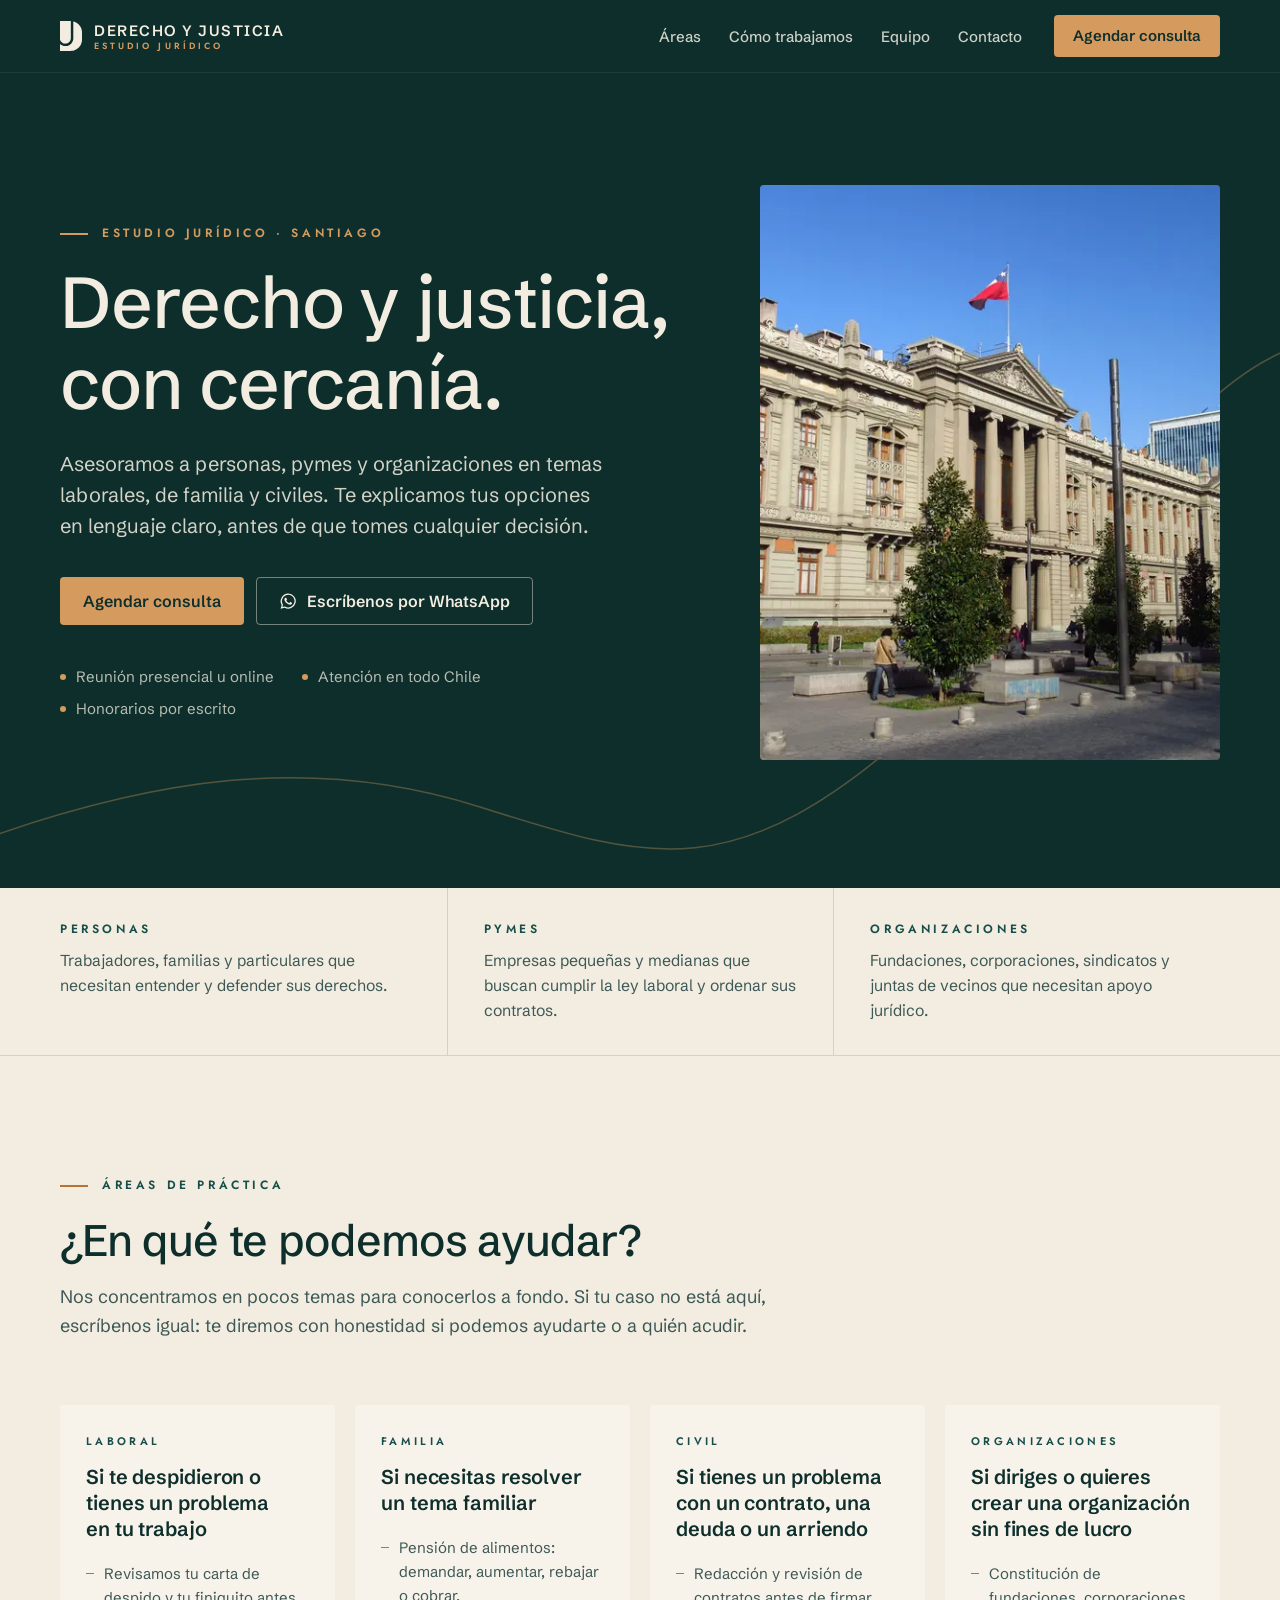
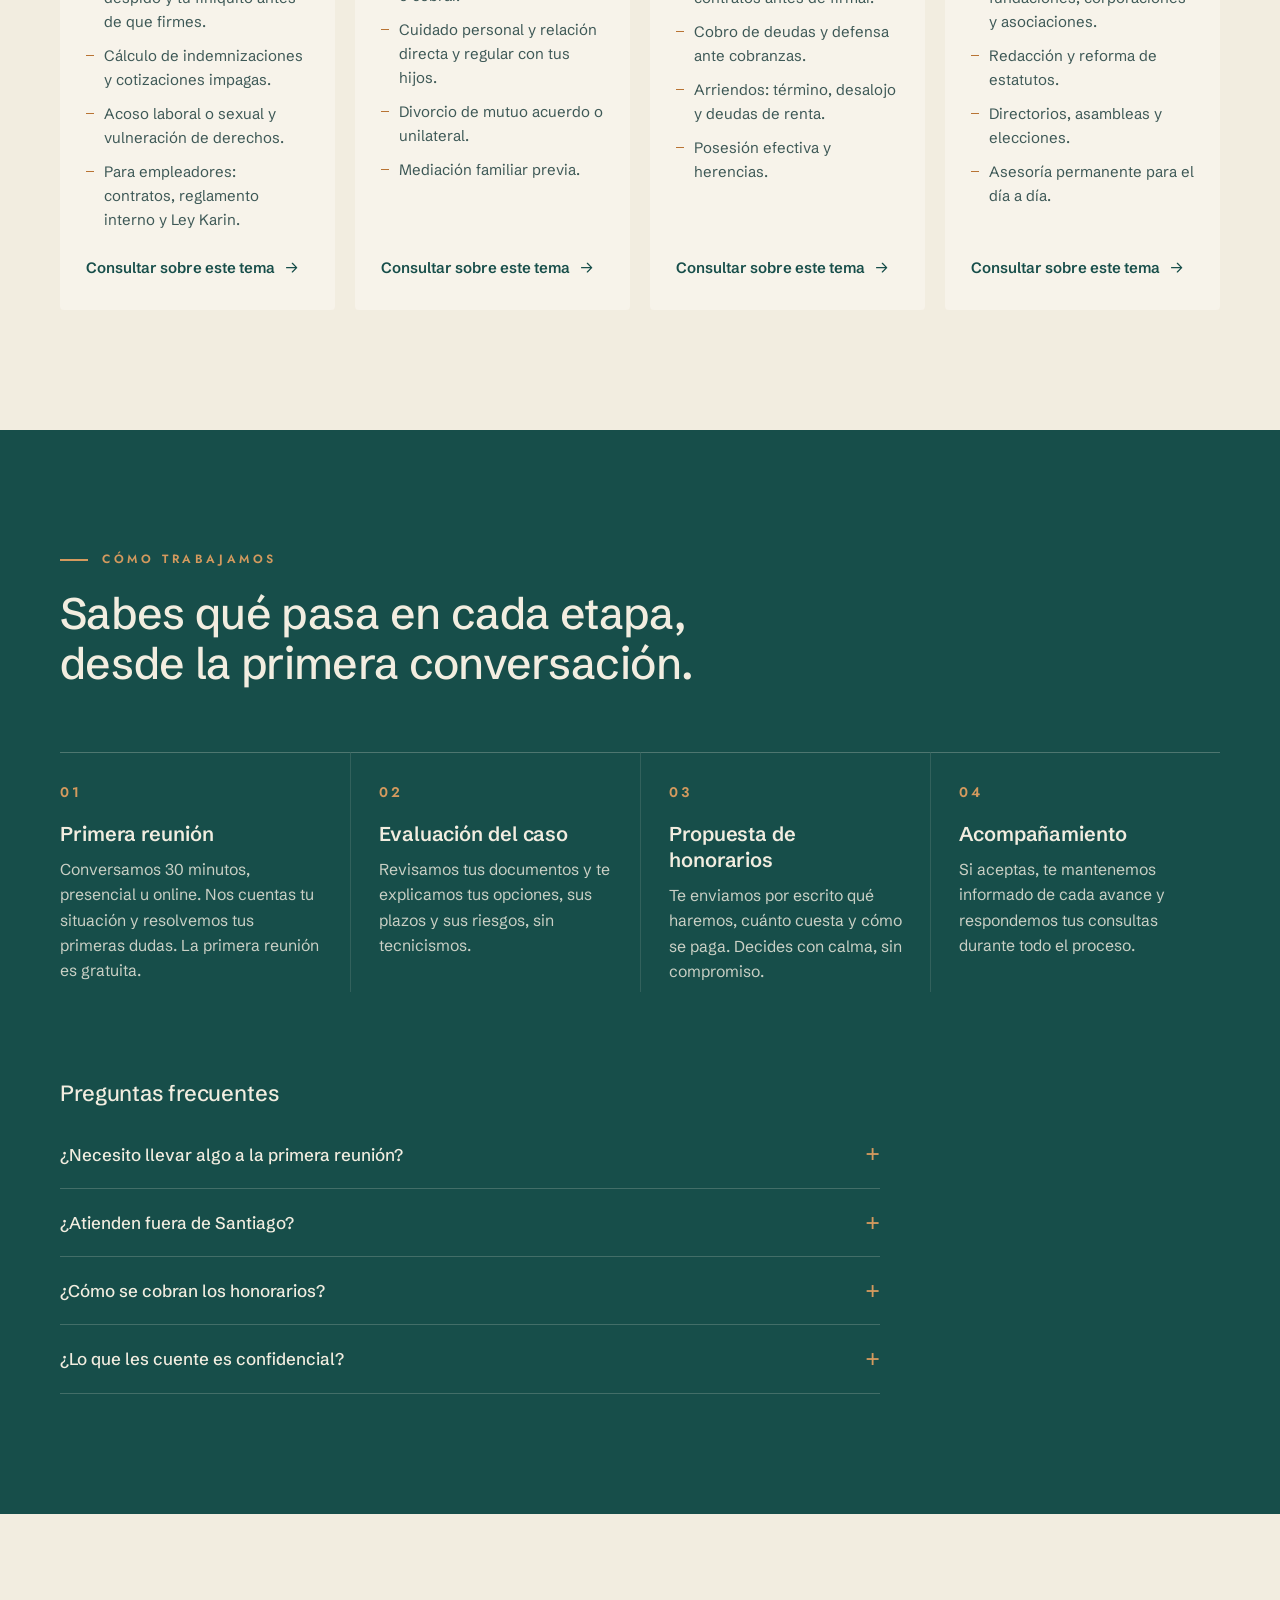
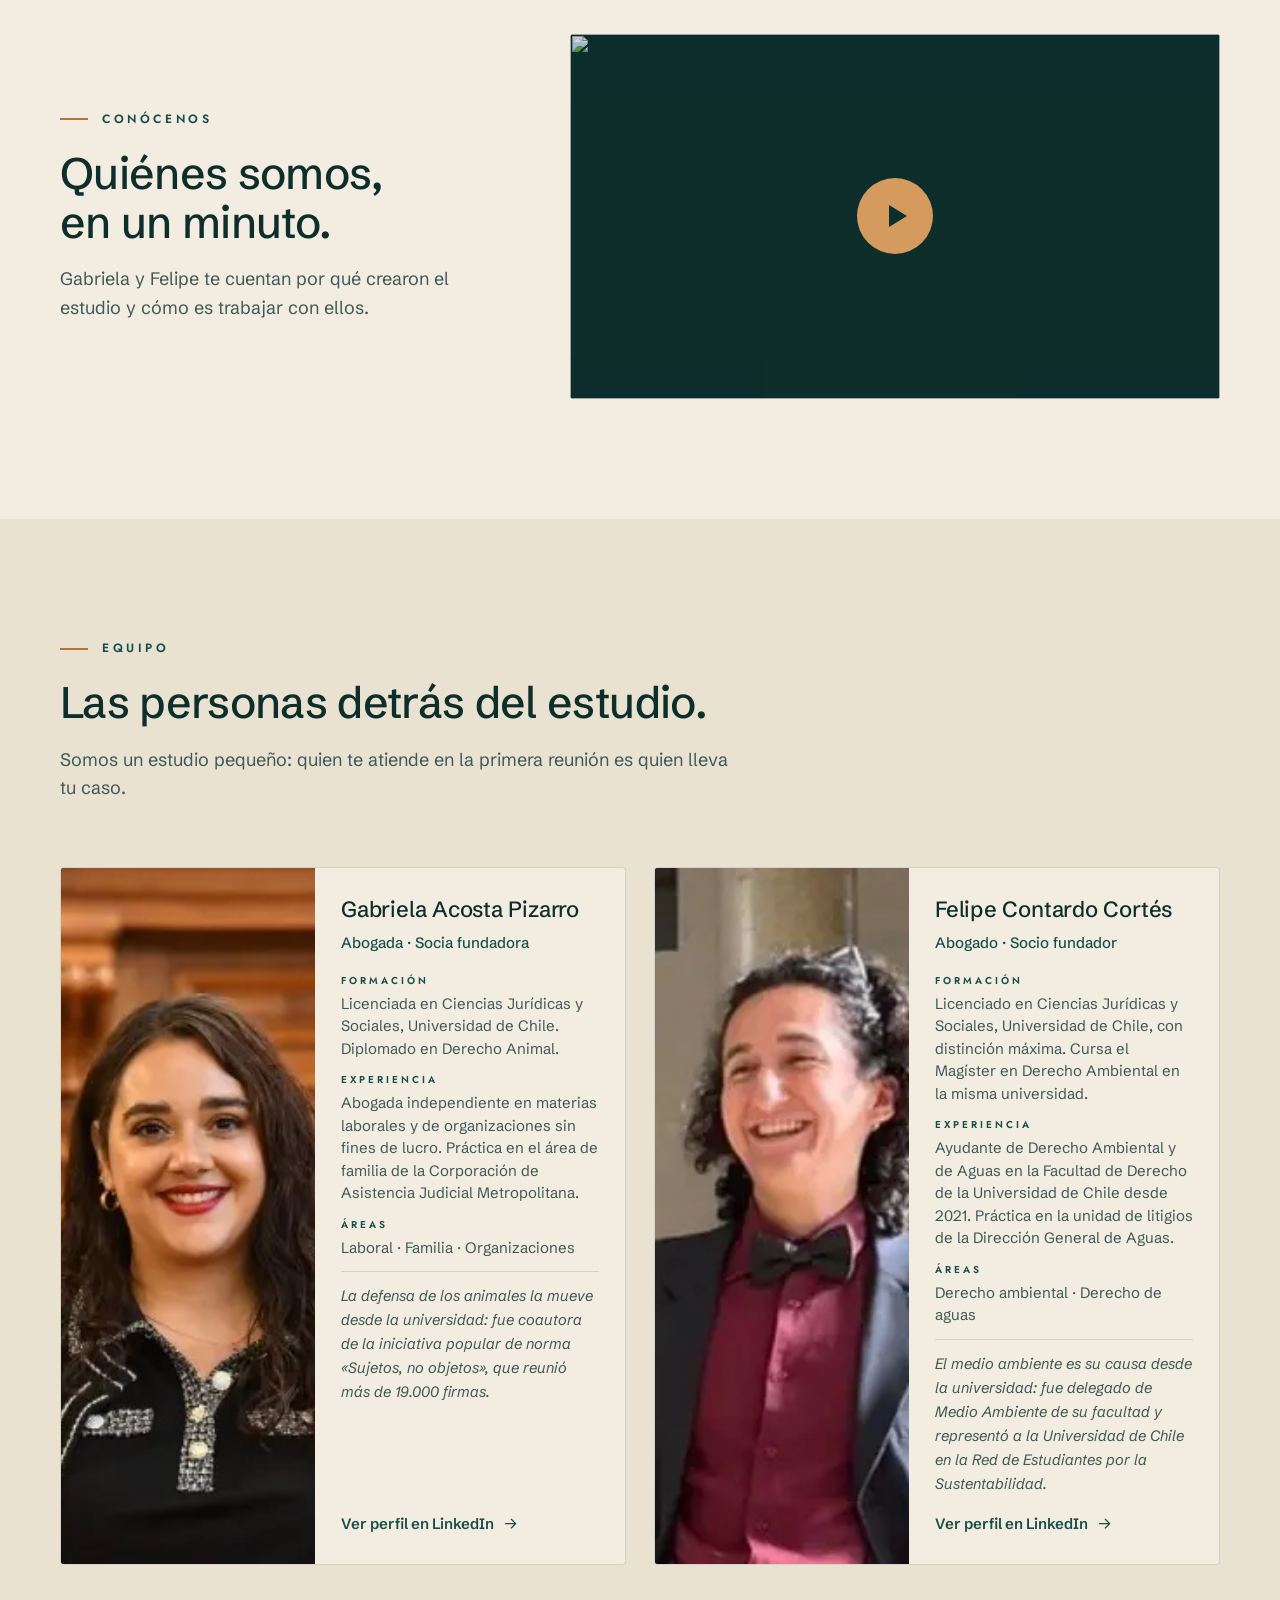
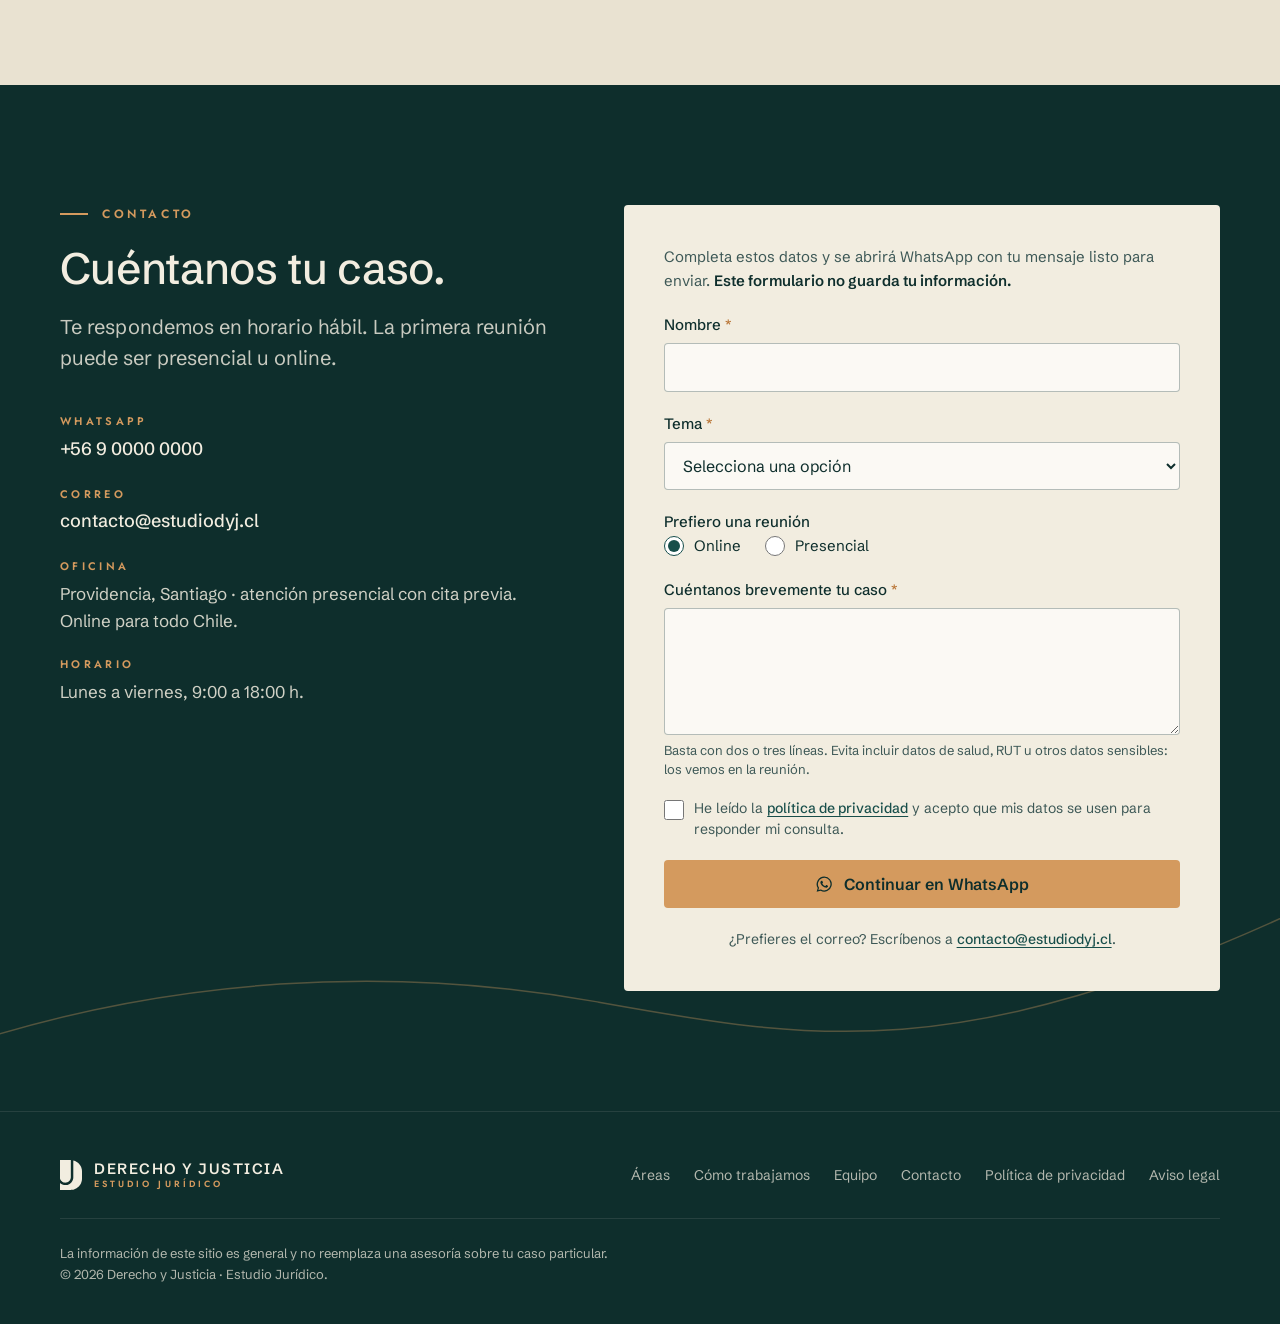
==== commit 42df3cbf: "Preparar publicación en GitHub Pages Agrega noindex mientras el sitio sea vista previa y .nojekyll p" ====
--- a/index.html
+++ b/index.html
@@ -5,6 +5,8 @@
   <meta name="viewport" content="width=device-width, initial-scale=1">
   <title>Derecho y Justicia · Estudio Jurídico</title>
   <meta name="description" content="Estudio jurídico en Santiago. Asesoría laboral, de familia, civil y para organizaciones, explicada en lenguaje claro. Atención presencial y online.">
+  <!-- Vista previa: quitar noindex al lanzar la versión final -->
+  <meta name="robots" content="noindex">
   <meta name="theme-color" content="#0E2E2C">
   <link rel="canonical" href="https://estudiodyj.cl/">
   <link rel="icon" href="assets/img/favicon.svg" type="image/svg+xml">
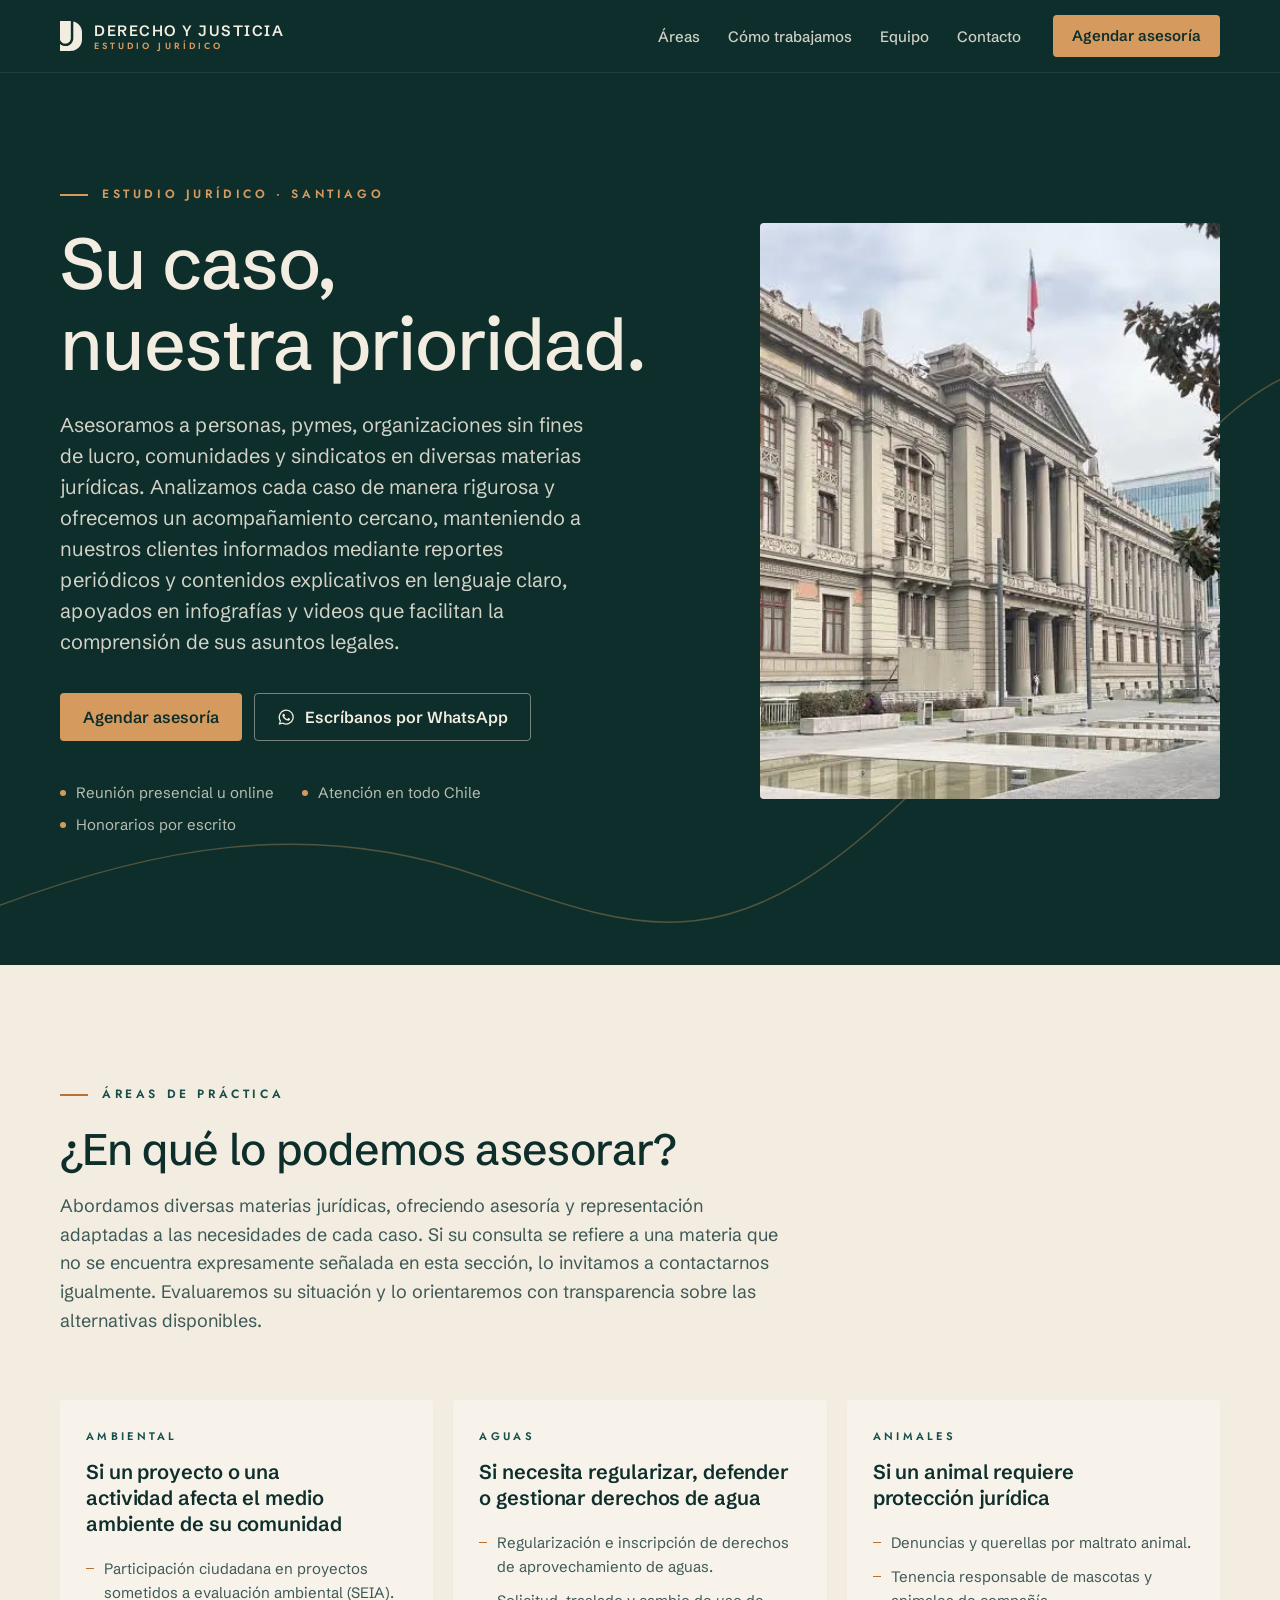
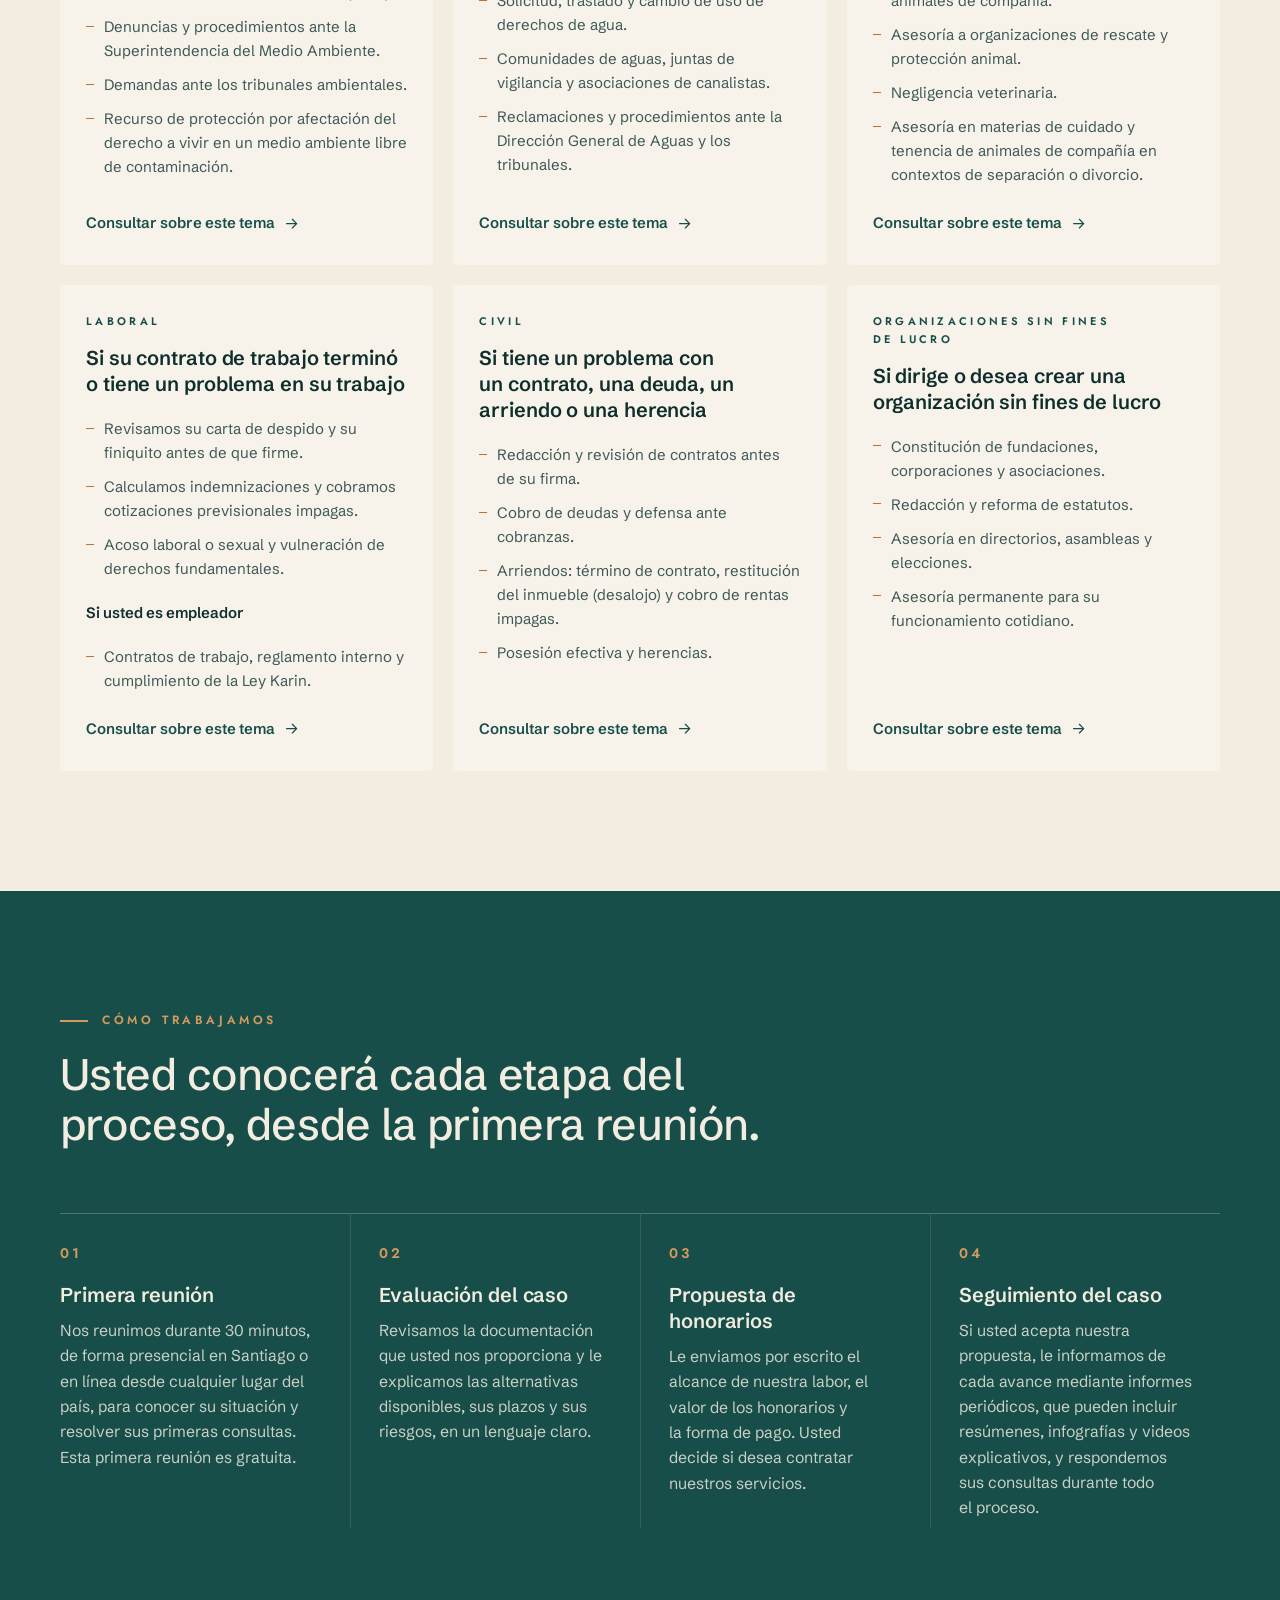
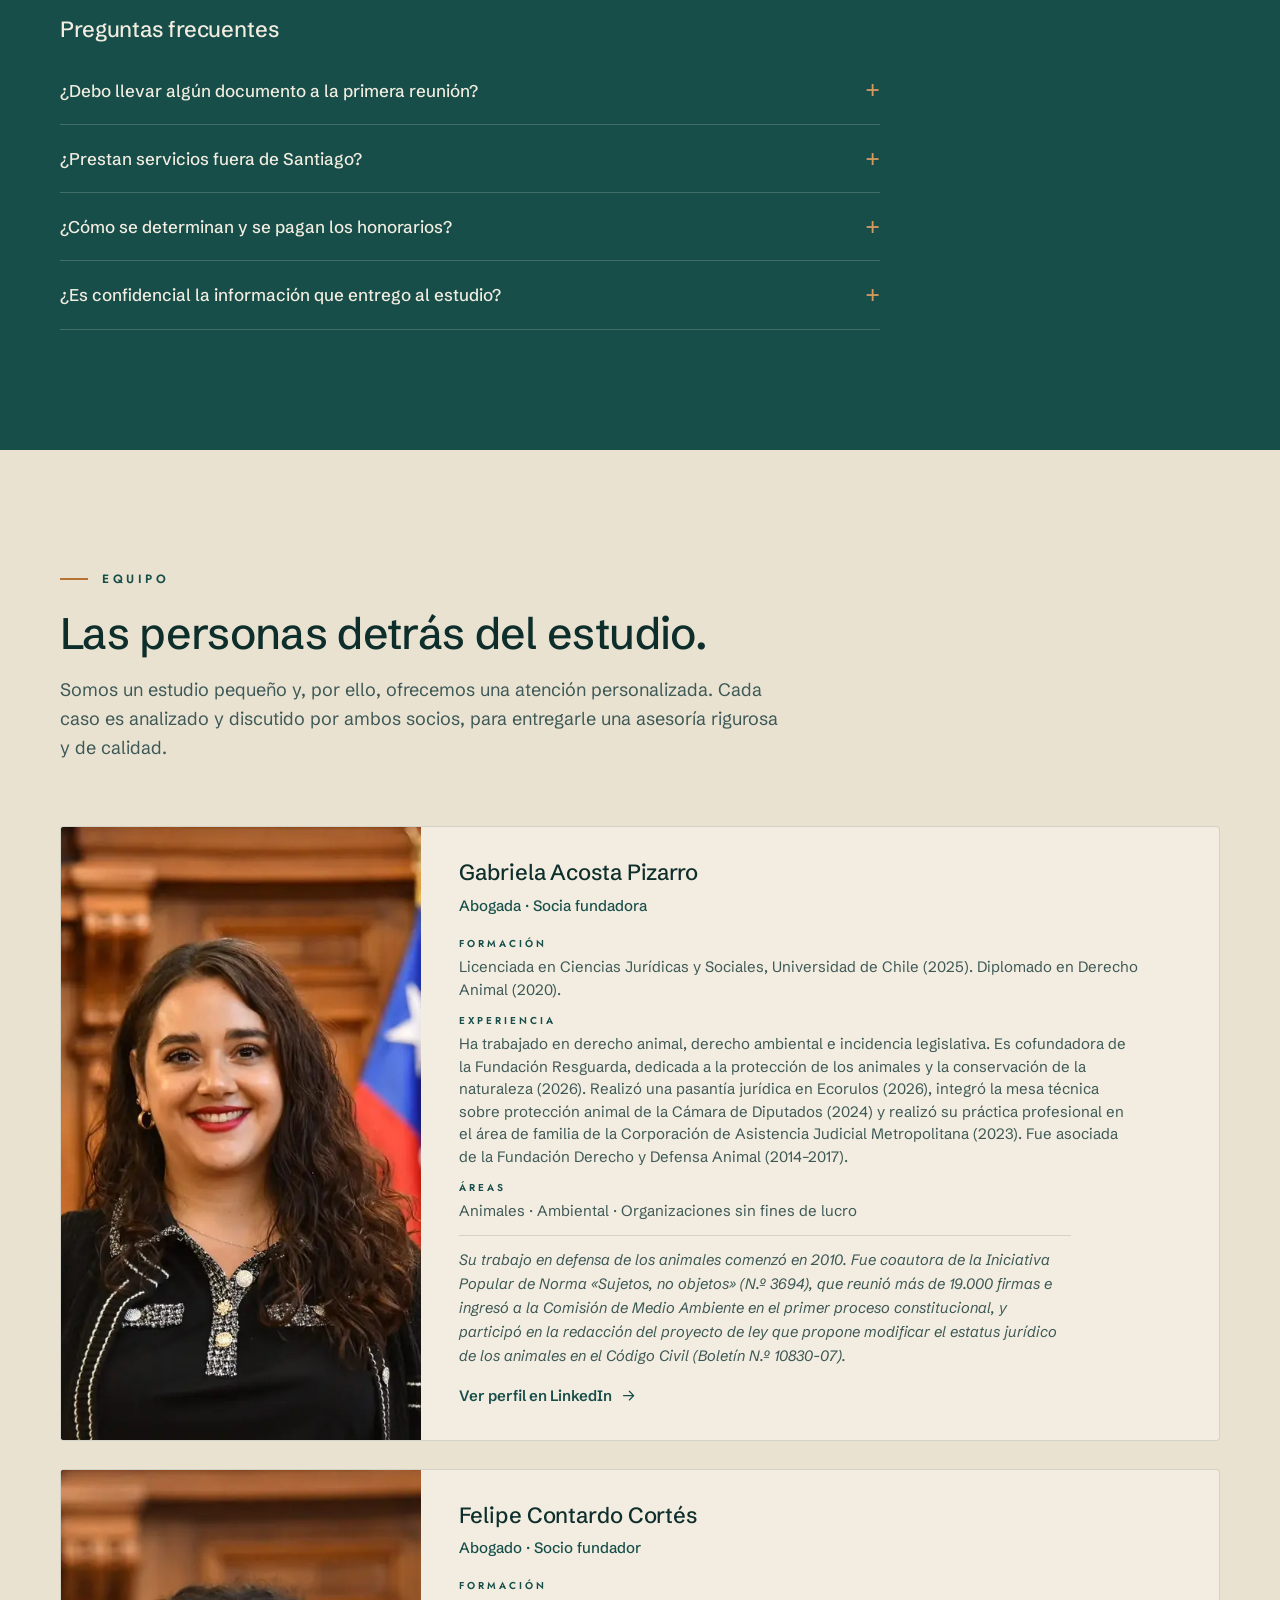
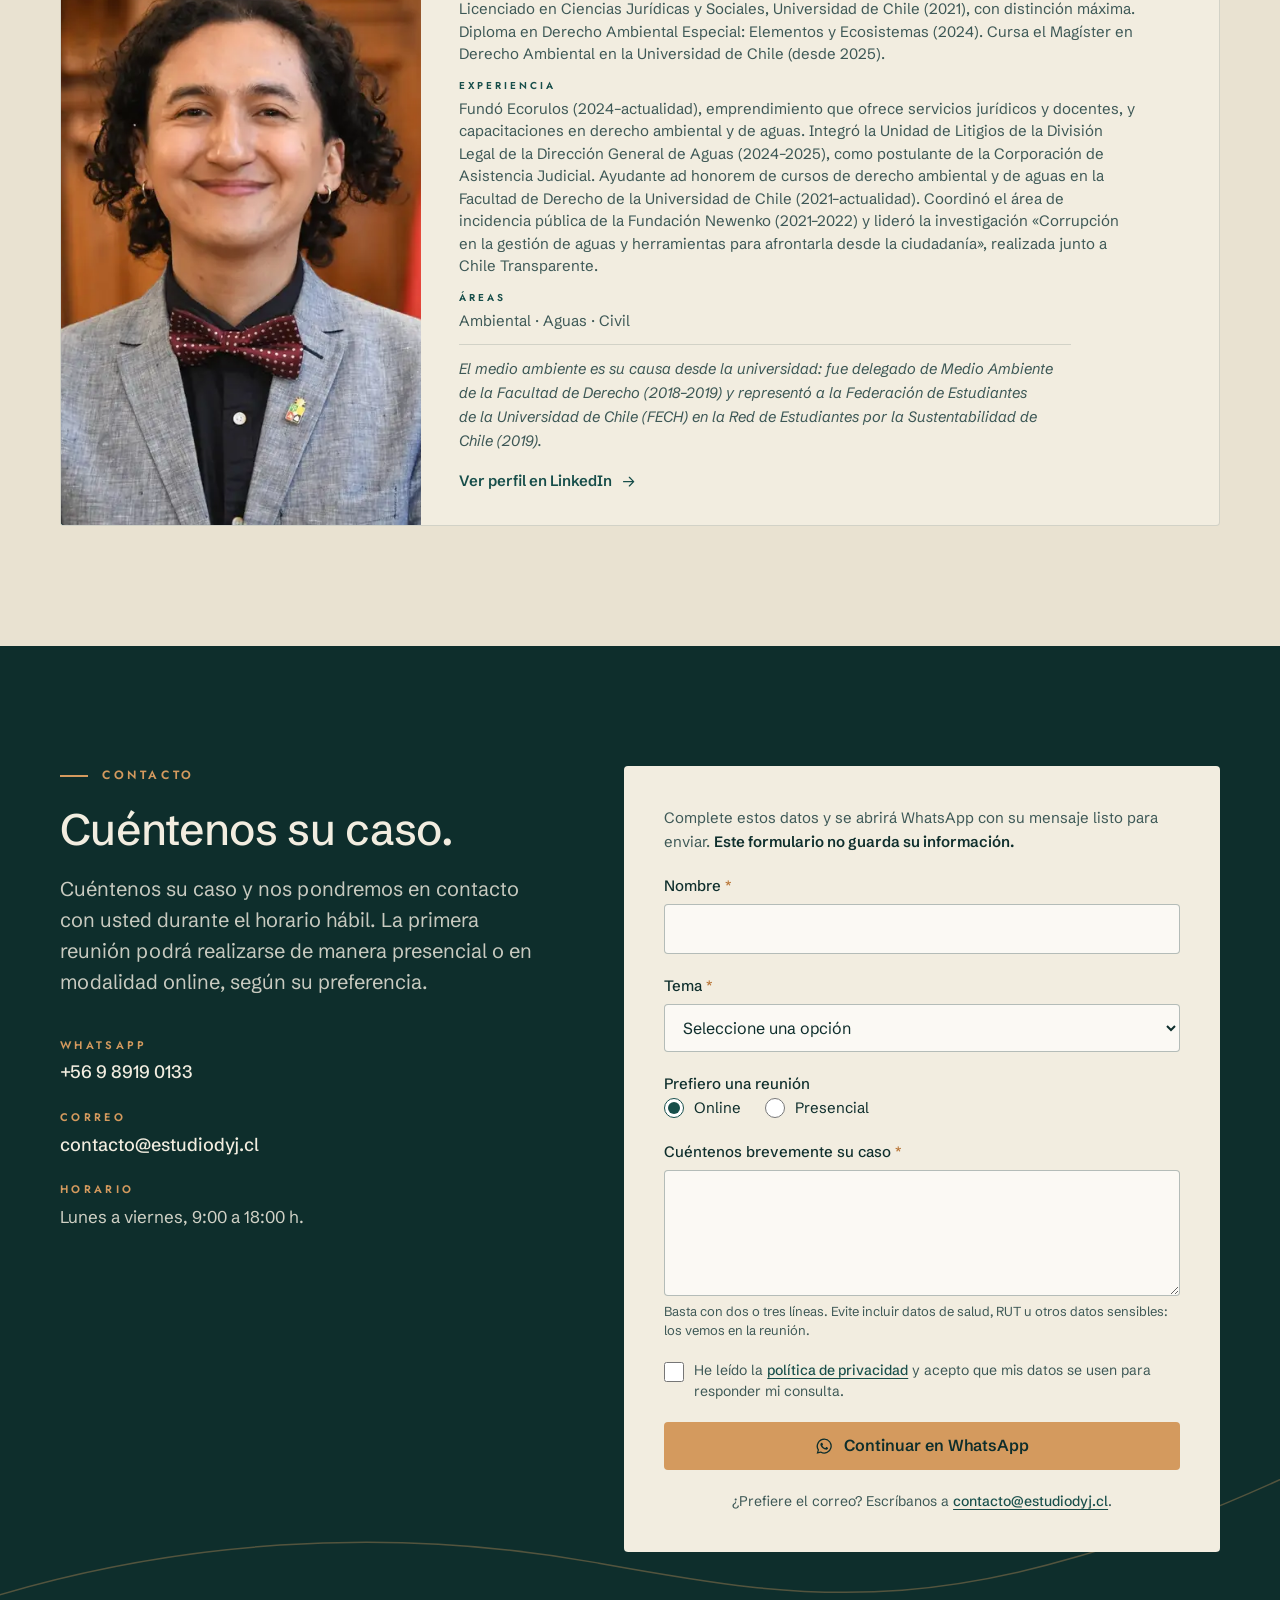
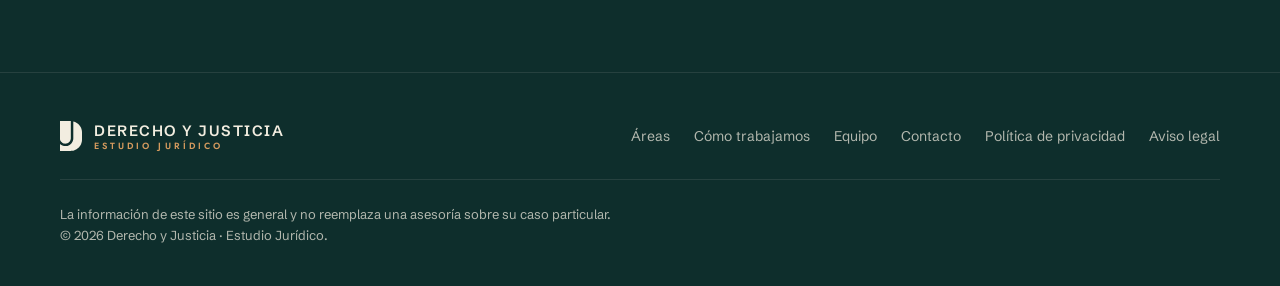
==== commit f9fb750c: "feature: placeholders eliminados, correcciones implementadas, copy final en usted y no tu" ====
--- a/index.html
+++ b/index.html
@@ -4,7 +4,7 @@
   <meta charset="utf-8">
   <meta name="viewport" content="width=device-width, initial-scale=1">
   <title>Derecho y Justicia · Estudio Jurídico</title>
-  <meta name="description" content="Estudio jurídico en Santiago. Asesoría laboral, de familia, civil y para organizaciones, explicada en lenguaje claro. Atención presencial y online.">
+  <meta name="description" content="Estudio jurídico en Santiago. Asesoría en derecho ambiental, de aguas, animal, laboral, civil y de organizaciones sin fines de lucro. Atención presencial y online.">
   <!-- Vista previa: quitar noindex al lanzar la versión final -->
   <meta name="robots" content="noindex">
   <meta name="theme-color" content="#0E2E2C">
@@ -14,10 +14,13 @@
   <meta property="og:type" content="website">
   <meta property="og:locale" content="es_CL">
   <meta property="og:title" content="Derecho y Justicia · Estudio Jurídico">
-  <meta property="og:description" content="Derecho y justicia, con cercanía. Asesoría legal para personas, pymes y organizaciones.">
+  <meta property="og:description" content="Su caso, nuestra prioridad. Asesoría jurídica en derecho ambiental, de aguas, animal, laboral, civil y de organizaciones sin fines de lucro.">
   <meta property="og:url" content="https://estudiodyj.cl/">
-  <!-- PLACEHOLDER: reemplazar por una imagen 1200×630 con el logo -->
-  <meta property="og:image" content="https://estudiodyj.cl/assets/img/placeholder.png">
+  <meta property="og:image" content="https://estudiodyj.cl/assets/img/og-image.png">
+  <meta property="og:image:width" content="1200">
+  <meta property="og:image:height" content="630">
+  <meta property="og:image:alt" content="Logo de Derecho y Justicia, Estudio Jurídico">
+  <meta name="twitter:card" content="summary_large_image">
 
   <link rel="preconnect" href="https://fonts.googleapis.com">
   <link rel="preconnect" href="https://fonts.gstatic.com" crossorigin>
@@ -32,7 +35,7 @@
     "name": "Derecho y Justicia · Estudio Jurídico",
     "url": "https://estudiodyj.cl/",
     "email": "contacto@estudiodyj.cl",
-    "telephone": "+56900000000",
+    "telephone": "+56989190133",
     "areaServed": "CL",
     "address": { "@type": "PostalAddress", "addressLocality": "Santiago", "addressRegion": "Región Metropolitana", "addressCountry": "CL" },
     "openingHours": "Mo-Fr 09:00-18:00"
@@ -70,7 +73,7 @@
           <li><a href="#equipo">Equipo</a></li>
           <li><a href="#contacto">Contacto</a></li>
         </ul>
-        <a class="btn btn-primary btn-sm" href="#contacto">Agendar consulta</a>
+        <a class="btn btn-primary btn-sm" href="#contacto">Agendar asesoría</a>
       </nav>
     </div>
   </header>
@@ -84,13 +87,13 @@
       <div class="container hero-grid">
         <div class="hero-copy">
           <p class="eyebrow">Estudio jurídico · Santiago</p>
-          <h1>Derecho y justicia, con&nbsp;cercanía.</h1>
-          <p class="lead">Asesoramos a personas, pymes y organizaciones en temas laborales, de familia y civiles. Te explicamos tus opciones en lenguaje claro, antes de que tomes cualquier decisión.</p>
+          <h1>Su caso, nuestra&nbsp;prioridad.</h1>
+          <p class="lead">Asesoramos a personas, pymes, organizaciones sin fines de lucro, comunidades y sindicatos en diversas materias jurídicas. Analizamos cada caso de manera rigurosa y ofrecemos un acompañamiento cercano, manteniendo a nuestros clientes informados mediante reportes periódicos y contenidos explicativos en lenguaje claro, apoyados en infografías y videos que facilitan la comprensión de sus asuntos legales.</p>
           <div class="hero-actions">
-            <a class="btn btn-primary" href="#contacto">Agendar consulta</a>
-            <a class="btn btn-ghost" href="https://wa.me/56900000000" target="_blank" rel="noopener">
+            <a class="btn btn-primary" href="#contacto">Agendar asesoría</a>
+            <a class="btn btn-ghost" href="https://wa.me/56989190133" target="_blank" rel="noopener">
               <svg class="icon" aria-hidden="true"><use href="#i-whatsapp"/></svg>
-              Escríbenos por WhatsApp
+              Escríbanos por WhatsApp
             </a>
           </div>
           <ul class="hero-facts" role="list">
@@ -100,7 +103,6 @@
           </ul>
         </div>
         <figure class="hero-media">
-          <!-- PLACEHOLDER: foto del estudio o de Gabriela y Felipe -->
           <picture>
             <!-- En una columna (≤700px) el recorte es apaisado: se usa la foto horizontal -->
             <source media="(max-width: 700px)" type="image/webp"
@@ -113,7 +115,7 @@
       </div>
     </section>
 
-    <!-- A QUIÉN ATENDEMOS -->
+    <!-- A QUIÉN ATENDEMOS
     <section class="audience" aria-labelledby="audience-title">
       <div class="container">
         <h2 id="audience-title" class="visually-hidden">A quién atendemos</h2>
@@ -132,62 +134,90 @@
           </li>
         </ul>
       </div>
-    </section>
+    </section> -->
 
     <!-- ÁREAS -->
     <section id="areas" class="section" aria-labelledby="areas-title">
       <div class="container">
         <header class="section-head">
           <p class="eyebrow">Áreas de práctica</p>
-          <h2 id="areas-title">¿En qué te podemos ayudar?</h2>
-          <p class="section-intro">Nos concentramos en pocos temas para conocerlos a fondo. Si tu caso no está aquí, escríbenos igual: te diremos con honestidad si podemos ayudarte o a quién acudir.</p>
+          <h2 id="areas-title">¿En qué lo podemos asesorar?</h2>
+          <p class="section-intro">Abordamos diversas materias jurídicas, ofreciendo asesoría y representación adaptadas a las necesidades de cada caso. Si su consulta se refiere a una materia que no se encuentra expresamente señalada en esta sección, lo invitamos a contactarnos igualmente. Evaluaremos su situación y lo orientaremos con transparencia sobre las alternativas disponibles.</p>
         </header>
 
         <div class="cards">
           <article class="card reveal">
+            <p class="card-tag">Ambiental</p>
+            <h3>Si un proyecto o una actividad afecta el medio ambiente de su comunidad</h3>
+            <ul>
+              <li>Participación ciudadana en proyectos sometidos a evaluación ambiental (SEIA).</li>
+              <li>Denuncias y procedimientos ante la Superintendencia del Medio Ambiente.</li>
+              <li>Demandas ante los tribunales ambientales.</li>
+              <li>Recurso de protección por afectación del derecho a vivir en un medio ambiente libre de contaminación.</li>
+            </ul>
+            <a class="text-link card-link" href="#contacto" data-tema="Ambiental">Consultar sobre este tema <svg class="icon" aria-hidden="true"><use href="#i-arrow"/></svg></a>
+          </article>
+
+          <article class="card reveal">
+            <p class="card-tag">Aguas</p>
+            <h3>Si necesita regularizar, defender o gestionar derechos de agua</h3>
+            <ul>
+              <li>Regularización e inscripción de derechos de aprovechamiento de aguas.</li>
+              <li>Solicitud, traslado y cambio de uso de derechos de agua.</li>
+              <li>Comunidades de aguas, juntas de vigilancia y asociaciones de canalistas.</li>
+              <li>Reclamaciones y procedimientos ante la Dirección General de Aguas y los tribunales.</li>
+            </ul>
+            <a class="text-link card-link" href="#contacto" data-tema="Aguas">Consultar sobre este tema <svg class="icon" aria-hidden="true"><use href="#i-arrow"/></svg></a>
+          </article>
+
+          <article class="card reveal">
+            <p class="card-tag">Animales</p>
+            <h3>Si un animal requiere protección jurídica</h3>
+            <ul>
+              <li>Denuncias y querellas por maltrato animal.</li>
+              <li>Tenencia responsable de mascotas y animales de compañía.</li>
+              <li>Asesoría a organizaciones de rescate y protección animal.</li>
+              <li>Negligencia veterinaria.</li>
+              <li>Asesoría en materias de cuidado y tenencia de animales de compañía en contextos de separación o divorcio.</li>
+            </ul>
+            <a class="text-link card-link" href="#contacto" data-tema="Animales">Consultar sobre este tema <svg class="icon" aria-hidden="true"><use href="#i-arrow"/></svg></a>
+          </article>
+
+          <article class="card reveal">
             <p class="card-tag">Laboral</p>
-            <h3>Si te despidieron o tienes un problema en tu trabajo</h3>
-            <ul>
-              <li>Revisamos tu carta de despido y tu finiquito antes de que firmes.</li>
-              <li>Cálculo de indemnizaciones y cotizaciones impagas.</li>
-              <li>Acoso laboral o sexual y vulneración de derechos.</li>
-              <li>Para empleadores: contratos, reglamento interno y Ley Karin.</li>
+            <h3>Si su contrato de trabajo terminó o tiene un problema en su trabajo</h3>
+            <ul>
+              <li>Revisamos su carta de despido y su finiquito antes de que firme.</li>
+              <li>Calculamos indemnizaciones y cobramos cotizaciones previsionales impagas.</li>
+              <li>Acoso laboral o sexual y vulneración de derechos fundamentales.</li>
+            </ul>
+            <p class="card-sub">Si usted es empleador</p>
+            <ul>
+              <li>Contratos de trabajo, reglamento interno y cumplimiento de la Ley Karin.</li>
             </ul>
             <a class="text-link card-link" href="#contacto" data-tema="Laboral">Consultar sobre este tema <svg class="icon" aria-hidden="true"><use href="#i-arrow"/></svg></a>
           </article>
 
           <article class="card reveal">
-            <p class="card-tag">Familia</p>
-            <h3>Si necesitas resolver un tema familiar</h3>
-            <ul>
-              <li>Pensión de alimentos: demandar, aumentar, rebajar o cobrar.</li>
-              <li>Cuidado personal y relación directa y regular con tus hijos.</li>
-              <li>Divorcio de mutuo acuerdo o unilateral.</li>
-              <li>Mediación familiar previa.</li>
-            </ul>
-            <a class="text-link card-link" href="#contacto" data-tema="Familia">Consultar sobre este tema <svg class="icon" aria-hidden="true"><use href="#i-arrow"/></svg></a>
-          </article>
-
-          <article class="card reveal">
             <p class="card-tag">Civil</p>
-            <h3>Si tienes un problema con un contrato, una deuda o un arriendo</h3>
-            <ul>
-              <li>Redacción y revisión de contratos antes de firmar.</li>
+            <h3>Si tiene un problema con un contrato, una deuda, un arriendo o una herencia</h3>
+            <ul>
+              <li>Redacción y revisión de contratos antes de su firma.</li>
               <li>Cobro de deudas y defensa ante cobranzas.</li>
-              <li>Arriendos: término, desalojo y deudas de renta.</li>
+              <li>Arriendos: término de contrato, restitución del inmueble (desalojo) y cobro de rentas impagas.</li>
               <li>Posesión efectiva y herencias.</li>
             </ul>
             <a class="text-link card-link" href="#contacto" data-tema="Civil">Consultar sobre este tema <svg class="icon" aria-hidden="true"><use href="#i-arrow"/></svg></a>
           </article>
 
           <article class="card reveal">
-            <p class="card-tag">Organizaciones</p>
-            <h3>Si diriges o quieres crear una organización sin fines de lucro</h3>
+            <p class="card-tag">Organizaciones sin fines de lucro</p>
+            <h3>Si dirige o desea crear una organización sin fines de lucro</h3>
             <ul>
               <li>Constitución de fundaciones, corporaciones y asociaciones.</li>
               <li>Redacción y reforma de estatutos.</li>
-              <li>Directorios, asambleas y elecciones.</li>
-              <li>Asesoría permanente para el día a día.</li>
+              <li>Asesoría en directorios, asambleas y elecciones.</li>
+              <li>Asesoría permanente para su funcionamiento cotidiano.</li>
             </ul>
             <a class="text-link card-link" href="#contacto" data-tema="Organizaciones">Consultar sobre este tema <svg class="icon" aria-hidden="true"><use href="#i-arrow"/></svg></a>
           </article>
@@ -200,64 +230,63 @@
       <div class="container">
         <header class="section-head">
           <p class="eyebrow">Cómo trabajamos</p>
-          <h2 id="proceso-title">Sabes qué pasa en cada etapa, desde la primera conversación.</h2>
+          <h2 id="proceso-title">Usted conocerá cada etapa del proceso, desde la primera reunión.</h2>
         </header>
 
         <ol class="steps" role="list">
           <li class="step reveal">
             <span class="step-num" aria-hidden="true">01</span>
             <h3>Primera reunión</h3>
-            <!-- PLACEHOLDER: confirmar si la primera reunión es gratuita o pagada, y su valor -->
-            <p>Conversamos 30 minutos, presencial u online. Nos cuentas tu situación y resolvemos tus primeras dudas. La primera reunión es gratuita.</p>
+            <p>Nos reunimos durante 30 minutos, de forma presencial en Santiago o en línea desde cualquier lugar del país, para conocer su situación y resolver sus primeras consultas. Esta primera reunión es gratuita.</p>
           </li>
           <li class="step reveal">
             <span class="step-num" aria-hidden="true">02</span>
             <h3>Evaluación del caso</h3>
-            <p>Revisamos tus documentos y te explicamos tus opciones, sus plazos y sus riesgos, sin tecnicismos.</p>
+            <p>Revisamos la documentación que usted nos proporciona y le explicamos las alternativas disponibles, sus plazos y sus riesgos, en un lenguaje claro.</p>
           </li>
           <li class="step reveal">
             <span class="step-num" aria-hidden="true">03</span>
             <h3>Propuesta de honorarios</h3>
-            <p>Te enviamos por escrito qué haremos, cuánto cuesta y cómo se paga. Decides con calma, sin compromiso.</p>
+            <p>Le enviamos por escrito el alcance de nuestra labor, el valor de los honorarios y la forma de pago. Usted decide si desea contratar nuestros servicios.</p>
           </li>
           <li class="step reveal">
             <span class="step-num" aria-hidden="true">04</span>
-            <h3>Acompañamiento</h3>
-            <p>Si aceptas, te mantenemos informado de cada avance y respondemos tus consultas durante todo el proceso.</p>
+            <h3>Seguimiento del caso</h3>
+            <p>Si usted acepta nuestra propuesta, le informamos de cada avance mediante informes periódicos, que pueden incluir resúmenes, infografías y videos explicativos, y respondemos sus consultas durante todo el proceso.</p>
           </li>
         </ol>
 
         <div class="faq">
           <h3 class="faq-title">Preguntas frecuentes</h3>
           <details>
-            <summary>¿Necesito llevar algo a la primera reunión?</summary>
-            <p>Si tienes documentos relacionados con tu caso (contrato, carta de despido, finiquito, sentencia, correos), tráelos o envíalos antes. Si no los tienes, igual podemos conversar.</p>
+            <summary>¿Debo llevar algún documento a la primera reunión?</summary>
+            <p>Si cuenta con documentos relacionados con su caso (por ejemplo, contratos, carta de despido, finiquito, resoluciones, sentencias o correos electrónicos), le solicitamos traerlos o enviarlos con anticipación. Si no dispone de ellos, igualmente podemos reunirnos y orientarle.</p>
           </details>
           <details>
-            <summary>¿Atienden fuera de Santiago?</summary>
-            <p>Sí. Atendemos por videollamada a personas de todo Chile. Las gestiones presenciales fuera de Santiago se evalúan caso a caso.</p>
+            <summary>¿Prestan servicios fuera de Santiago?</summary>
+            <p>Sí. Asesoramos de forma remota, mediante videollamada, a personas y organizaciones de todo Chile. Las gestiones presenciales fuera de Santiago se evalúan según las características de cada caso.</p>
           </details>
           <details>
-            <summary>¿Cómo se cobran los honorarios?</summary>
-            <p>Depende del caso: puede ser un monto fijo, por etapas o un porcentaje del resultado. Siempre lo acordamos por escrito antes de empezar.</p>
+            <summary>¿Cómo se determinan y se pagan los honorarios?</summary>
+            <p>Dependen de las características del caso y pueden pactarse como un monto fijo, por etapas o mediante otra modalidad que acordemos. En todos los casos se convienen por escrito antes de iniciar nuestra labor.</p>
           </details>
           <details>
-            <summary>¿Lo que les cuente es confidencial?</summary>
-            <p>Sí. Todo lo que nos cuentes está protegido por el secreto profesional, aunque finalmente no trabajemos juntos.</p>
+            <summary>¿Es confidencial la información que entrego al estudio?</summary>
+            <p>Sí. Toda la información que usted nos comunique está amparada por el secreto profesional, aun cuando finalmente no se contraten nuestros servicios.</p>
           </details>
         </div>
       </div>
     </section>
 
     <!-- VIDEO -->
-    <section id="conocenos" class="section" aria-labelledby="video-title">
+    <!-- <section id="conocenos" class="section" aria-labelledby="video-title">
       <div class="container video-grid">
         <div>
-          <p class="eyebrow">Conócenos</p>
+          <p class="eyebrow">Conózcanos</p>
           <h2 id="video-title">Quiénes somos, en un minuto.</h2>
-          <p class="section-intro">Gabriela y Felipe te cuentan por qué crearon el estudio y cómo es trabajar con ellos.</p>
-        </div>
-        <!-- El iframe solo se carga al hacer clic: no se reproduce solo ni carga YouTube antes de tiempo. -->
+          <p class="section-intro">Gabriela y Felipe comparten la historia detrás de la creación de Derecho y Justicia, su enfoque de trabajo y la forma en que acompañan a sus clientes en la búsqueda de soluciones jurídicas.</p>
+        </div>
+        El iframe solo se carga al hacer clic: no se reproduce solo ni carga YouTube antes de tiempo.
         <div class="video" data-video-id="IyIjYuF_HUo">
           <a class="video-trigger" href="https://www.youtube.com/watch?v=IyIjYuF_HUo" target="_blank" rel="noopener">
             <img src="https://i.ytimg.com/vi/IyIjYuF_HUo/hqdefault.jpg" alt="" width="480" height="360" loading="lazy">
@@ -266,7 +295,7 @@
           </a>
         </div>
       </div>
-    </section>
+    </section> -->
 
     <!-- EQUIPO -->
     <section id="equipo" class="section theme-marfil-2" aria-labelledby="equipo-title">
@@ -274,43 +303,45 @@
         <header class="section-head">
           <p class="eyebrow">Equipo</p>
           <h2 id="equipo-title">Las personas detrás del estudio.</h2>
-          <p class="section-intro">Somos un estudio pequeño: quien te atiende en la primera reunión es quien lleva tu caso.</p>
+          <p class="section-intro">Somos un estudio pequeño y, por ello, ofrecemos una atención personalizada. Cada caso es analizado y discutido por ambos socios, para entregarle una asesoría rigurosa y de calidad.</p>
         </header>
 
-        <!-- Datos tomados de los perfiles de LinkedIn (oct. 2026). PLACEHOLDER: fotos provisorias, reemplazar por sesión profesional -->
+        <!-- Biografías y fotos entregadas por el estudio (oct. 2026) -->
         <div class="team">
           <article class="person reveal">
             <picture>
-              <source type="image/webp" srcset="assets/img/gabriela_acosta.webp">
-              <img class="person-photo" src="assets/img/gabriela_acosta.png" alt="Retrato de Gabriela Acosta Pizarro" width="400" height="400" loading="lazy">
+              <source type="image/webp" sizes="(max-width: 1060px) calc((100vw - 32px) * 1.15), 1000px"
+                      srcset="assets/img/gabriela_acosta-480.webp 480w, assets/img/gabriela_acosta-800.webp 800w, assets/img/gabriela_acosta-1200.webp 1200w, assets/img/gabriela_acosta-1600.webp 1600w">
+              <img class="person-photo" src="assets/img/gabriela_acosta.jpeg" alt="Retrato de Gabriela Acosta Pizarro" width="1600" height="1066" loading="lazy" style="--focus-x: 43%">
             </picture>
             <div class="person-body">
               <h3>Gabriela Acosta Pizarro</h3>
               <p class="person-role">Abogada · Socia fundadora</p>
               <dl class="person-facts">
-                <div><dt>Formación</dt><dd>Licenciada en Ciencias Jurídicas y Sociales, Universidad de Chile. Diplomado en Derecho Animal.</dd></div>
-                <div><dt>Experiencia</dt><dd>Abogada independiente en materias laborales y de organizaciones sin fines de lucro. Práctica en el área de familia de la Corporación de Asistencia Judicial Metropolitana.</dd></div>
-                <div><dt>Áreas</dt><dd>Laboral · Familia · Organizaciones</dd></div>
+                <div><dt>Formación</dt><dd>Licenciada en Ciencias Jurídicas y Sociales, Universidad de Chile (2025). Diplomado en Derecho Animal (2020).</dd></div>
+                <div><dt>Experiencia</dt><dd>Ha trabajado en derecho animal, derecho ambiental e incidencia legislativa. Es cofundadora de la Fundación Resguarda, dedicada a la protección de los animales y la conservación de la naturaleza (2026). Realizó una pasantía jurídica en Ecorulos (2026), integró la mesa técnica sobre protección animal de la Cámara de Diputados (2024) y realizó su práctica profesional en el área de familia de la Corporación de Asistencia Judicial Metropolitana (2023). Fue asociada de la Fundación Derecho y Defensa Animal (2014–2017).</dd></div>
+                <div><dt>Áreas</dt><dd>Animales · Ambiental · Organizaciones sin fines de lucro</dd></div>
               </dl>
-              <p class="person-note">La defensa de los animales la mueve desde la universidad: fue coautora de la iniciativa popular de norma «Sujetos, no objetos», que reunió más de 19.000 firmas.</p>
+              <p class="person-note">Su trabajo en defensa de los animales comenzó en 2010. Fue coautora de la Iniciativa Popular de Norma «Sujetos, no objetos» (N.º 3694), que reunió más de 19.000 firmas e ingresó a la Comisión de Medio Ambiente en el primer proceso constitucional, y participó en la redacción del proyecto de ley que propone modificar el estatus jurídico de los animales en el Código Civil (Boletín N.º 10830-07).</p>
               <a class="text-link" href="https://www.linkedin.com/in/gabriela-acosta-pizarro/" target="_blank" rel="noopener">Ver perfil en LinkedIn <svg class="icon" aria-hidden="true"><use href="#i-arrow"/></svg></a>
             </div>
           </article>
 
           <article class="person reveal">
             <picture>
-              <source type="image/webp" srcset="assets/img/felipe_conrado.webp">
-              <img class="person-photo" src="assets/img/felipe_conrado.png" alt="Retrato de Felipe Contardo Cortés" width="400" height="400" loading="lazy">
+              <source type="image/webp" sizes="(max-width: 1060px) calc((100vw - 32px) * 1.15), 1000px"
+                      srcset="assets/img/felipe_contardo-480.webp 480w, assets/img/felipe_contardo-800.webp 800w, assets/img/felipe_contardo-1200.webp 1200w, assets/img/felipe_contardo-1600.webp 1600w">
+              <img class="person-photo" src="assets/img/felipe_contardo.jpg" alt="Retrato de Felipe Contardo Cortés" width="2048" height="1365" loading="lazy" style="--focus-x: 47%">
             </picture>
             <div class="person-body">
               <h3>Felipe Contardo Cortés</h3>
               <p class="person-role">Abogado · Socio fundador</p>
               <dl class="person-facts">
-                <div><dt>Formación</dt><dd>Licenciado en Ciencias Jurídicas y Sociales, Universidad de Chile, con distinción máxima. Cursa el Magíster en Derecho Ambiental en la misma universidad.</dd></div>
-                <div><dt>Experiencia</dt><dd>Ayudante de Derecho Ambiental y de Aguas en la Facultad de Derecho de la Universidad de Chile desde 2021. Práctica en la unidad de litigios de la Dirección General de Aguas.</dd></div>
-                <div><dt>Áreas</dt><dd>Derecho ambiental · Derecho de aguas</dd></div>
+                <div><dt>Formación</dt><dd>Licenciado en Ciencias Jurídicas y Sociales, Universidad de Chile (2021), con distinción máxima. Diploma en Derecho Ambiental Especial: Elementos y Ecosistemas (2024). Cursa el Magíster en Derecho Ambiental en la Universidad de Chile (desde 2025).</dd></div>
+                <div><dt>Experiencia</dt><dd>Fundó Ecorulos (2024–actualidad), emprendimiento que ofrece servicios jurídicos y docentes, y capacitaciones en derecho ambiental y de aguas. Integró la Unidad de Litigios de la División Legal de la Dirección General de Aguas (2024–2025), como postulante de la Corporación de Asistencia Judicial. Ayudante ad honorem de cursos de derecho ambiental y de aguas en la Facultad de Derecho de la Universidad de Chile (2021–actualidad). Coordinó el área de incidencia pública de la Fundación Newenko (2021–2022) y lideró la investigación «Corrupción en la gestión de aguas y herramientas para afrontarla desde la ciudadanía», realizada junto a Chile Transparente.</dd></div>
+                <div><dt>Áreas</dt><dd>Ambiental · Aguas · Civil</dd></div>
               </dl>
-              <p class="person-note">El medio ambiente es su causa desde la universidad: fue delegado de Medio Ambiente de su facultad y representó a la Universidad de Chile en la Red de Estudiantes por la Sustentabilidad.</p>
+              <p class="person-note">El medio ambiente es su causa desde la universidad: fue delegado de Medio Ambiente de la Facultad de Derecho (2018–2019) y representó a la Federación de Estudiantes de la Universidad de Chile (FECH) en la Red de Estudiantes por la Sustentabilidad de Chile (2019).</p>
               <a class="text-link" href="https://www.linkedin.com/in/felipe-contardo-cortes/" target="_blank" rel="noopener">Ver perfil en LinkedIn <svg class="icon" aria-hidden="true"><use href="#i-arrow"/></svg></a>
             </div>
           </article>
@@ -326,23 +357,22 @@
       <div class="container contact-grid">
         <div class="contact-info">
           <p class="eyebrow">Contacto</p>
-          <h2 id="contacto-title">Cuéntanos tu caso.</h2>
-          <p class="lead">Te respondemos en horario hábil. La primera reunión puede ser presencial u online.</p>
+          <h2 id="contacto-title">Cuéntenos su caso.</h2>
+          <p class="lead">Cuéntenos su caso y nos pondremos en contacto con usted durante el horario hábil. La primera reunión podrá realizarse de manera presencial o en modalidad online, según su preferencia.</p>
 
           <ul class="contact-list" role="list">
             <li>
               <span class="contact-label">WhatsApp</span>
-              <a href="https://wa.me/56900000000" target="_blank" rel="noopener">+56 9 0000 0000</a>
+              <a href="https://wa.me/56989190133" target="_blank" rel="noopener">+56 9 8919 0133</a>
             </li>
             <li>
               <span class="contact-label">Correo</span>
               <a href="mailto:contacto@estudiodyj.cl">contacto@estudiodyj.cl</a>
             </li>
-            <li>
+            <!-- <li>
               <span class="contact-label">Oficina</span>
-              <!-- PLACEHOLDER: dirección o comuna -->
               <span>Providencia, Santiago · atención presencial con cita previa.<br>Online para todo Chile.</span>
-            </li>
+            </li> -->
             <li>
               <span class="contact-label">Horario</span>
               <span>Lunes a viernes, 9:00 a 18:00 h.</span>
@@ -350,26 +380,28 @@
           </ul>
         </div>
 
-        <form class="contact-form" id="contact-form" novalidate data-whatsapp="56900000000">
-          <p class="form-intro">Completa estos datos y se abrirá WhatsApp con tu mensaje listo para enviar. <strong>Este formulario no guarda tu información.</strong></p>
+        <form class="contact-form" id="contact-form" novalidate data-whatsapp="56989190133">
+          <p class="form-intro">Complete estos datos y se abrirá WhatsApp con su mensaje listo para enviar. <strong>Este formulario no guarda su información.</strong></p>
 
           <div class="field">
             <label for="f-nombre">Nombre <span class="req" aria-hidden="true">*</span></label>
             <input id="f-nombre" name="nombre" type="text" autocomplete="name" required aria-describedby="f-nombre-err" maxlength="80">
-            <p class="field-error" id="f-nombre-err"><span aria-hidden="true">!</span> Escribe tu nombre.</p>
+            <p class="field-error" id="f-nombre-err"><span aria-hidden="true">!</span> Escriba su nombre.</p>
           </div>
 
           <div class="field">
             <label for="f-tema">Tema <span class="req" aria-hidden="true">*</span></label>
             <select id="f-tema" name="tema" required aria-describedby="f-tema-err">
-              <option value="">Selecciona una opción</option>
+              <option value="">Seleccione una opción</option>
+              <option>Ambiental</option>
+              <option>Aguas</option>
+              <option>Animales</option>
               <option>Laboral</option>
-              <option>Familia</option>
               <option>Civil</option>
               <option>Organizaciones</option>
               <option>Otro</option>
             </select>
-            <p class="field-error" id="f-tema-err"><span aria-hidden="true">!</span> Elige el tema más cercano a tu caso.</p>
+            <p class="field-error" id="f-tema-err"><span aria-hidden="true">!</span> Elija el tema más cercano a su caso.</p>
           </div>
 
           <fieldset class="field">
@@ -381,10 +413,10 @@
           </fieldset>
 
           <div class="field">
-            <label for="f-mensaje">Cuéntanos brevemente tu caso <span class="req" aria-hidden="true">*</span></label>
+            <label for="f-mensaje">Cuéntenos brevemente su caso <span class="req" aria-hidden="true">*</span></label>
             <textarea id="f-mensaje" name="mensaje" rows="4" required minlength="10" maxlength="600" aria-describedby="f-mensaje-hint f-mensaje-err"></textarea>
-            <p class="field-hint" id="f-mensaje-hint">Basta con dos o tres líneas. Evita incluir datos de salud, RUT u otros datos sensibles: los vemos en la reunión.</p>
-            <p class="field-error" id="f-mensaje-err"><span aria-hidden="true">!</span> Escribe al menos 10 caracteres.</p>
+            <p class="field-hint" id="f-mensaje-hint">Basta con dos o tres líneas. Evite incluir datos de salud, RUT u otros datos sensibles: los vemos en la reunión.</p>
+            <p class="field-error" id="f-mensaje-err"><span aria-hidden="true">!</span> Escriba al menos 10 caracteres.</p>
           </div>
 
           <div class="field field-check">
@@ -392,14 +424,14 @@
               <input id="f-acepto" name="acepto" type="checkbox" required aria-describedby="f-acepto-err">
               <span>He leído la <a href="privacidad.html">política de privacidad</a> y acepto que mis datos se usen para responder mi consulta.</span>
             </label>
-            <p class="field-error" id="f-acepto-err"><span aria-hidden="true">!</span> Debes aceptar para continuar.</p>
+            <p class="field-error" id="f-acepto-err"><span aria-hidden="true">!</span> Debe aceptar para continuar.</p>
           </div>
 
           <button class="btn btn-primary btn-block" type="submit">
             <svg class="icon" aria-hidden="true"><use href="#i-whatsapp"/></svg>
             Continuar en WhatsApp
           </button>
-          <p class="form-alt">¿Prefieres el correo? Escríbenos a <a href="mailto:contacto@estudiodyj.cl">contacto@estudiodyj.cl</a>.</p>
+          <p class="form-alt">¿Prefiere el correo? Escríbanos a <a href="mailto:contacto@estudiodyj.cl">contacto@estudiodyj.cl</a>.</p>
         </form>
       </div>
     </section>
@@ -424,11 +456,11 @@
           <li><a href="privacidad.html#aviso-legal">Aviso legal</a></li>
         </ul>
       </nav>
-      <p class="footer-note">La información de este sitio es general y no reemplaza una asesoría sobre tu caso particular.<br>© <span data-year>2026</span> Derecho y Justicia · Estudio Jurídico.</p>
+      <p class="footer-note">La información de este sitio es general y no reemplaza una asesoría sobre su caso particular.<br>© <span data-year>2026</span> Derecho y Justicia · Estudio Jurídico.</p>
     </div>
   </footer>
 
-  <a class="wa-float" href="https://wa.me/56900000000" target="_blank" rel="noopener" aria-label="Escríbenos por WhatsApp">
+  <a class="wa-float" href="https://wa.me/56989190133" target="_blank" rel="noopener" aria-label="Escríbanos por WhatsApp">
     <svg aria-hidden="true"><use href="#i-whatsapp"/></svg>
   </a>
 
--- a/assets/css/styles.css
+++ b/assets/css/styles.css
@@ -408,10 +408,10 @@
 /* ---------- Áreas ---------- */
 .cards {
   display: grid;
-  grid-template-columns: repeat(4, 1fr);
+  grid-template-columns: repeat(3, 1fr);
   gap: 20px;
 }
-/* 4 → 2 → 1 columnas: nunca queda una tarjeta huérfana ni columnas demasiado angostas */
+/* 3 → 2 → 1 columnas: con 6 áreas nunca queda una tarjeta huérfana */
 @media (max-width: 1080px) { .cards { grid-template-columns: repeat(2, 1fr); } }
 @media (max-width: 600px) { .cards { grid-template-columns: 1fr; } }
 .card {
@@ -423,6 +423,8 @@
   border-radius: var(--radius);
 }
 /* El enlace queda al pie aunque las tarjetas tengan listas de distinto largo */
+/* Subgrupo dentro de una tarjeta (p. ej. "Si usted es empleador") */
+.card-sub { margin-top: 6px; font-weight: 600; font-size: 0.9375rem; color: var(--petroleo-profundo); }
 .card-link { margin-top: auto; padding-top: 10px; font-size: 0.9375rem; }
 .card-tag { color: var(--petroleo); font-size: 0.6875rem; }
 .card h3 { color: var(--petroleo-profundo); }
@@ -561,12 +563,13 @@
 /* ---------- Equipo ---------- */
 .team {
   display: grid;
-  grid-template-columns: repeat(2, 1fr);
+  /* Una persona por fila: las biografías tienen largos distintos y así cada tarjeta toma su altura */
+  grid-template-columns: 1fr;
   gap: 28px;
 }
 .person {
   display: grid;
-  grid-template-columns: minmax(0, 0.9fr) minmax(0, 1.1fr);
+  grid-template-columns: minmax(0, 360px) minmax(0, 1fr);
   background: var(--marfil);
   border: 1px solid var(--linea);
   border-radius: var(--radius);
@@ -580,11 +583,12 @@
   width: 100%;
   height: 100%;
   object-fit: cover;
-  /* Rostros algo a la izquierda del centro en las fotos actuales */
-  object-position: 40% 20%;
+  /* Cada foto define --focus-x según dónde está el rostro */
+  object-position: var(--focus-x, 50%) 25%;
   background: var(--petroleo);
 }
-.person-body { display: flex; flex-direction: column; gap: 12px; padding: 28px 26px; }
+.person-body { display: flex; flex-direction: column; gap: 12px; padding: 32px clamp(26px, 3vw, 44px); }
+.person-body > * { max-width: 68ch; }
 .person h3 { font-size: 1.375rem; font-weight: 500; }
 .person-role { margin-top: -6px; color: var(--petroleo); font-weight: 500; font-size: 0.9375rem; }
 .person-facts { display: grid; gap: 12px; margin: 6px 0 0; }
@@ -599,10 +603,10 @@
 }
 .person .text-link { margin-top: auto; padding-top: 4px; font-size: 0.9375rem; }
 
-/* Tablet: una persona por fila, con la foto al lado */
+/* Tablet: las biografías son altas y la foto lateral quedaría muy ampliada; va arriba en apaisado */
 @media (max-width: 1060px) {
-  .team { grid-template-columns: 1fr; }
-  .person { grid-template-columns: minmax(0, 0.8fr) minmax(0, 1.2fr); }
+  .person { grid-template-columns: 1fr; }
+  .person picture { min-height: 0; aspect-ratio: 16 / 9; }
 }
 @media (max-width: 600px) {
   .person { grid-template-columns: 1fr; }
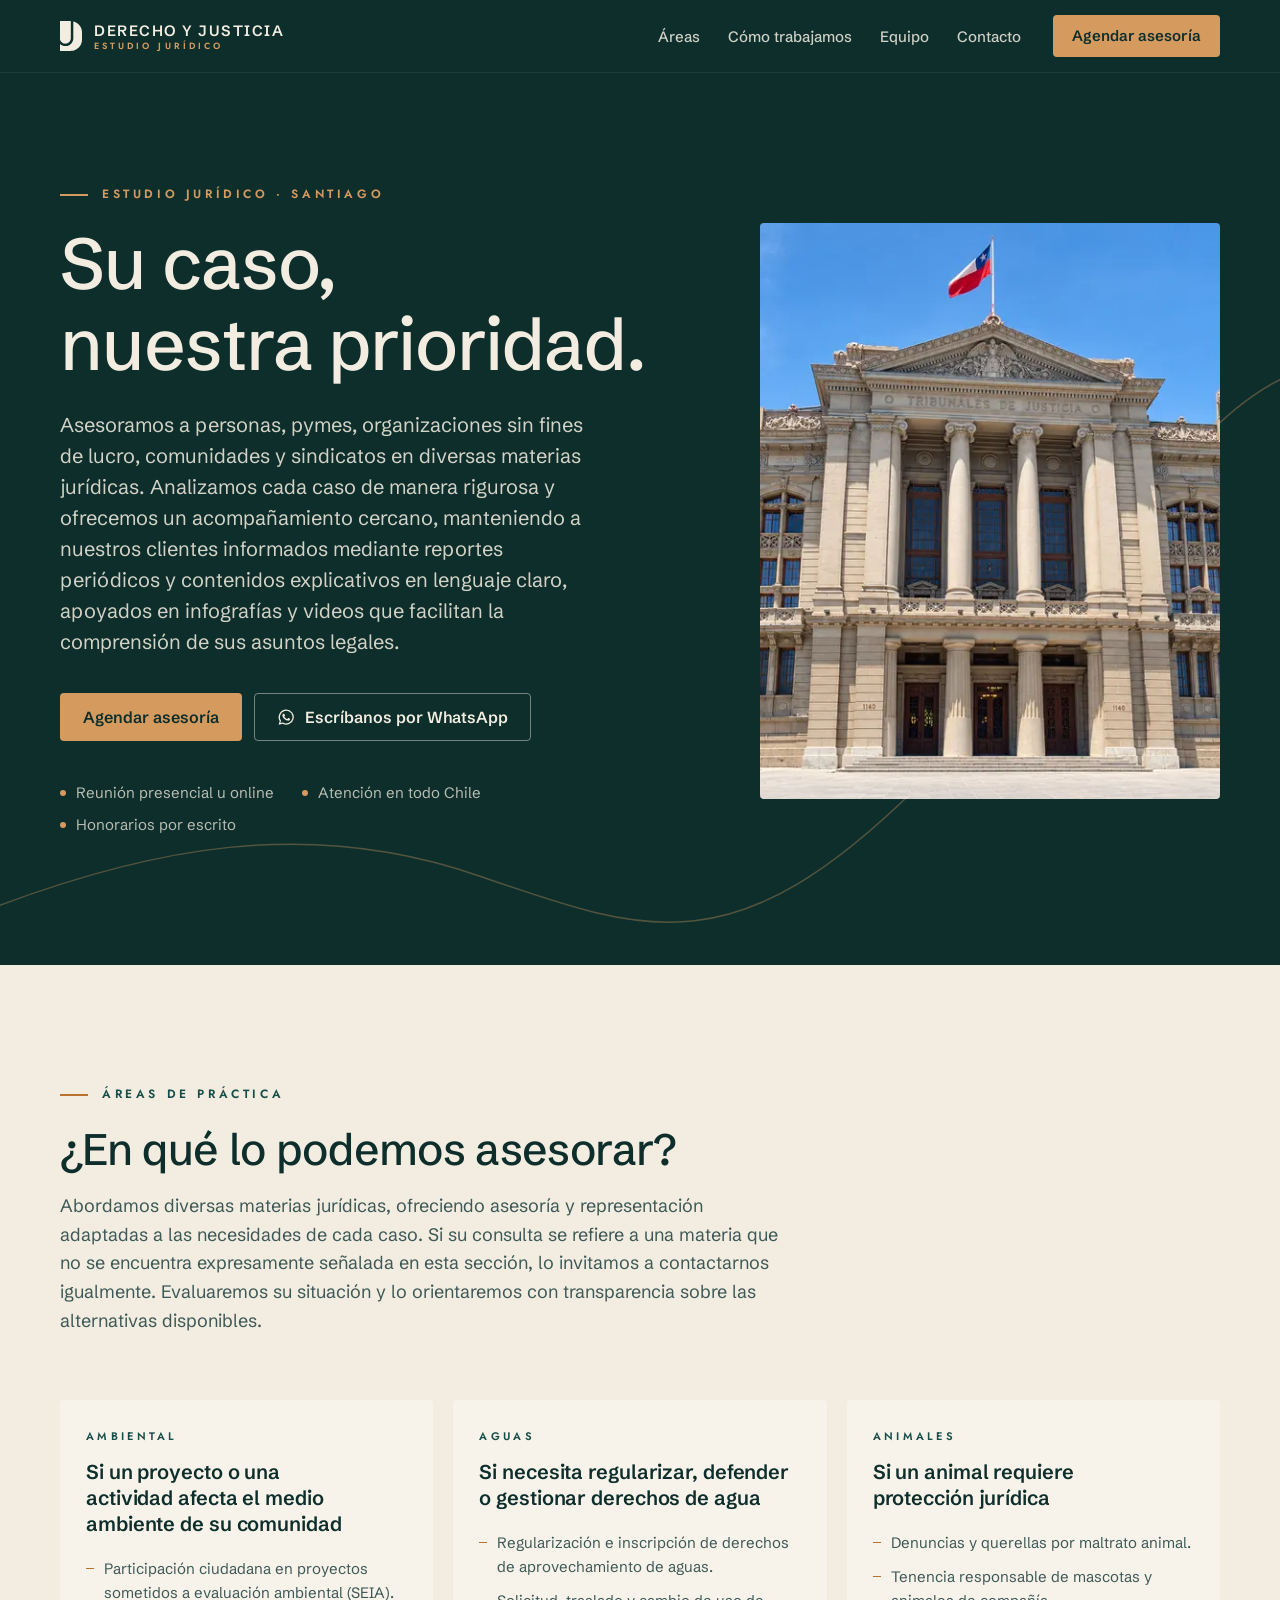
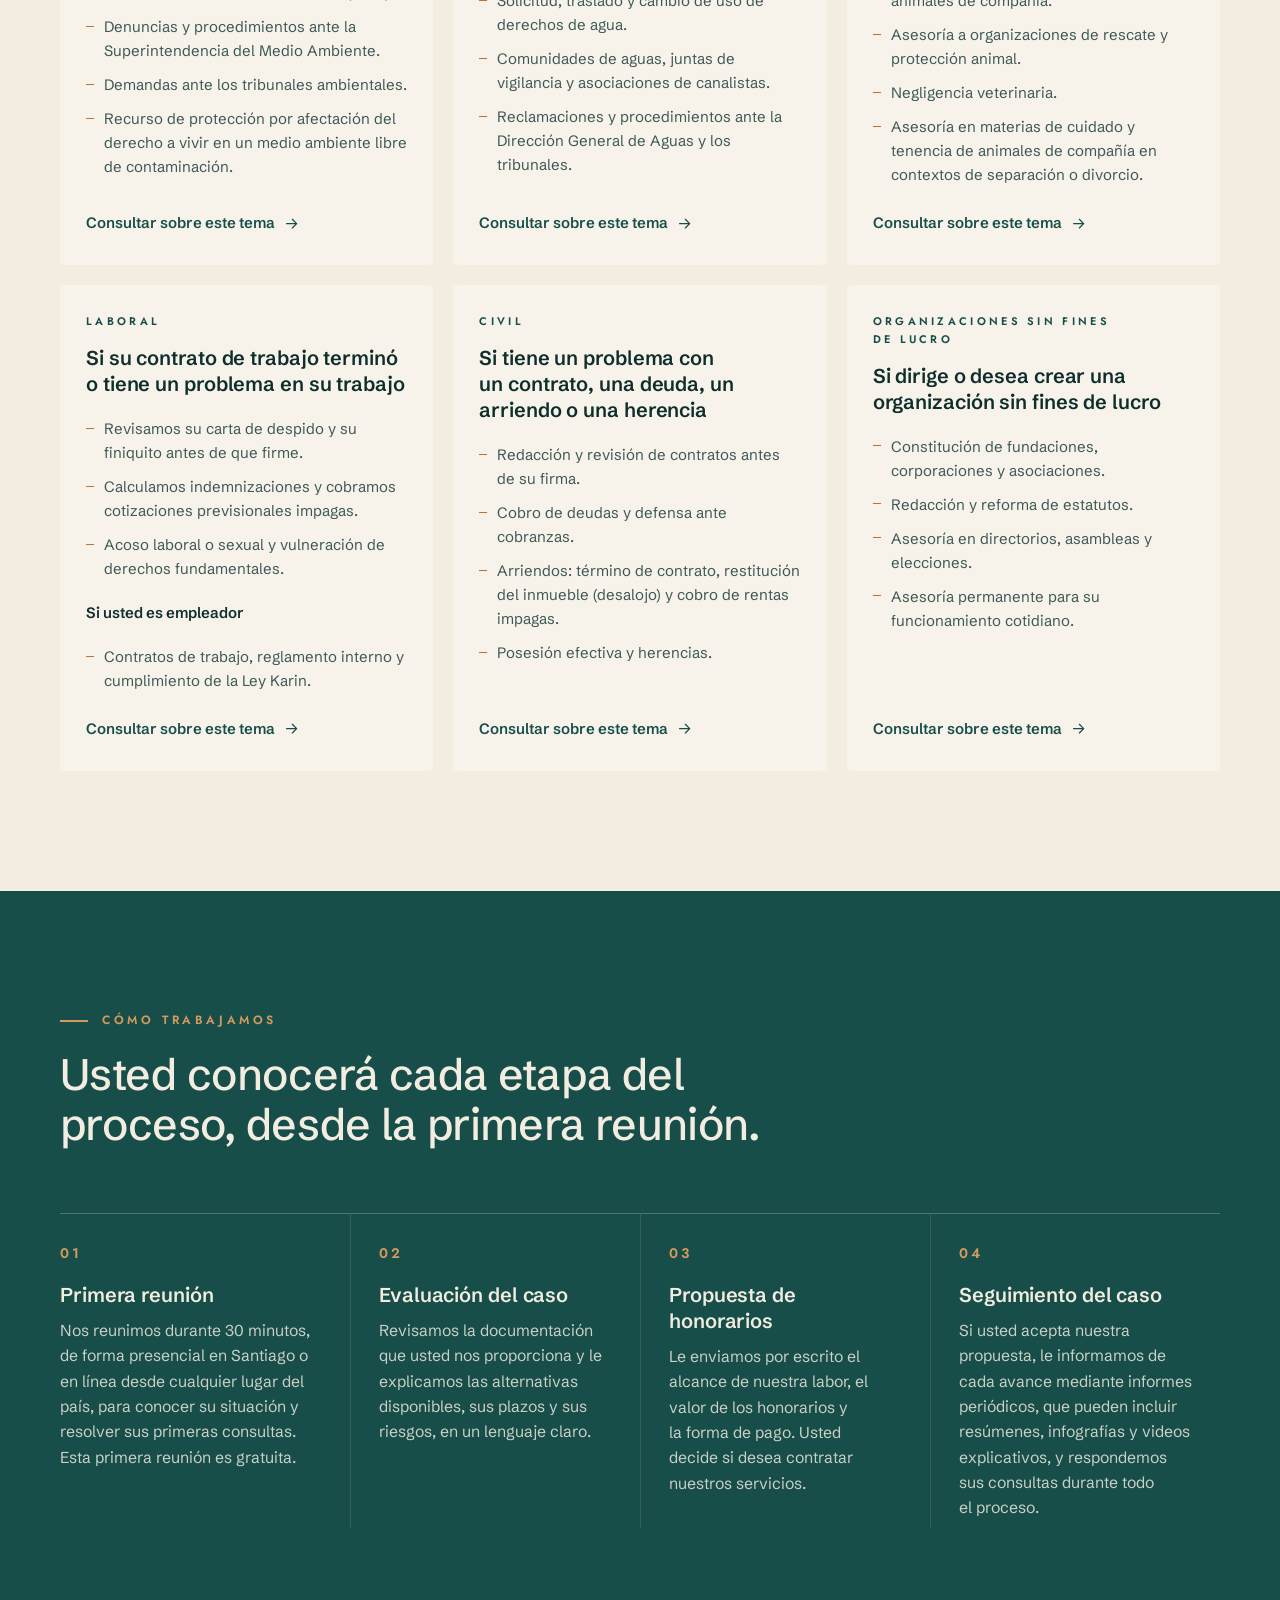
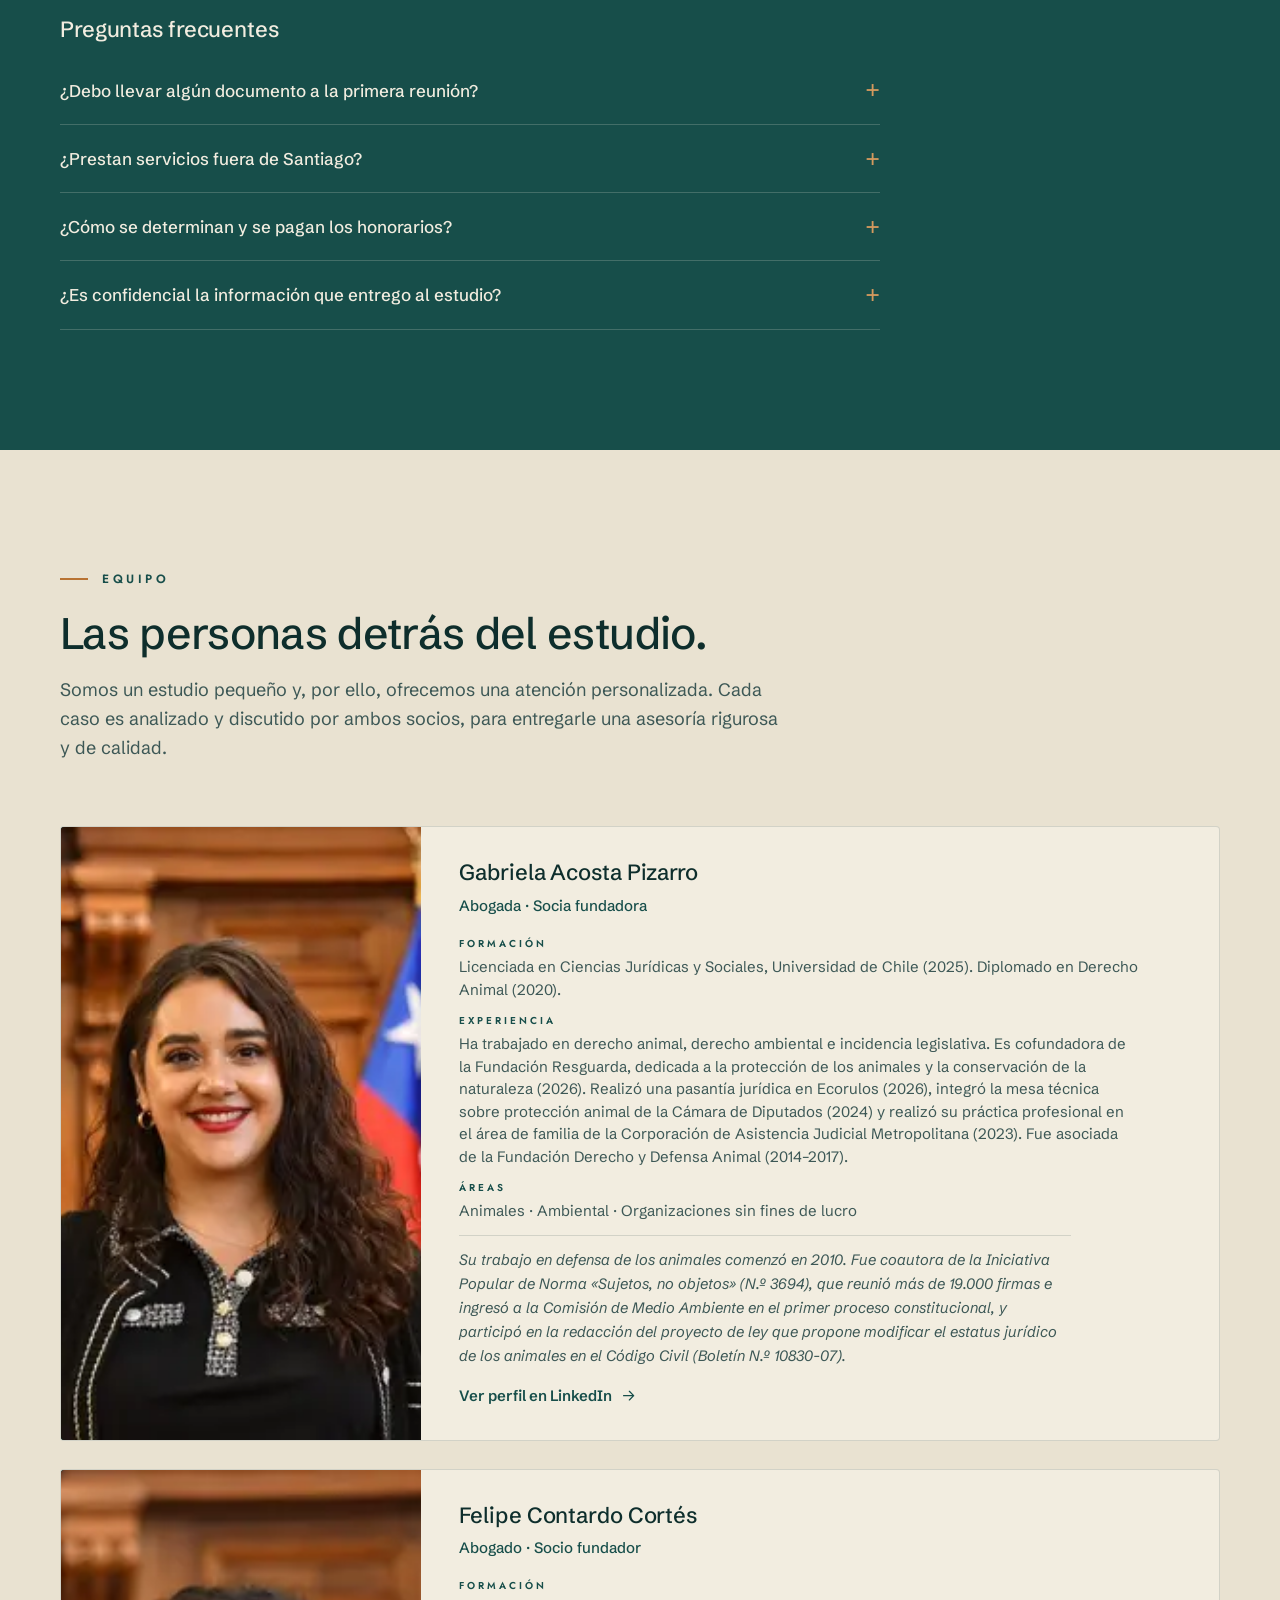
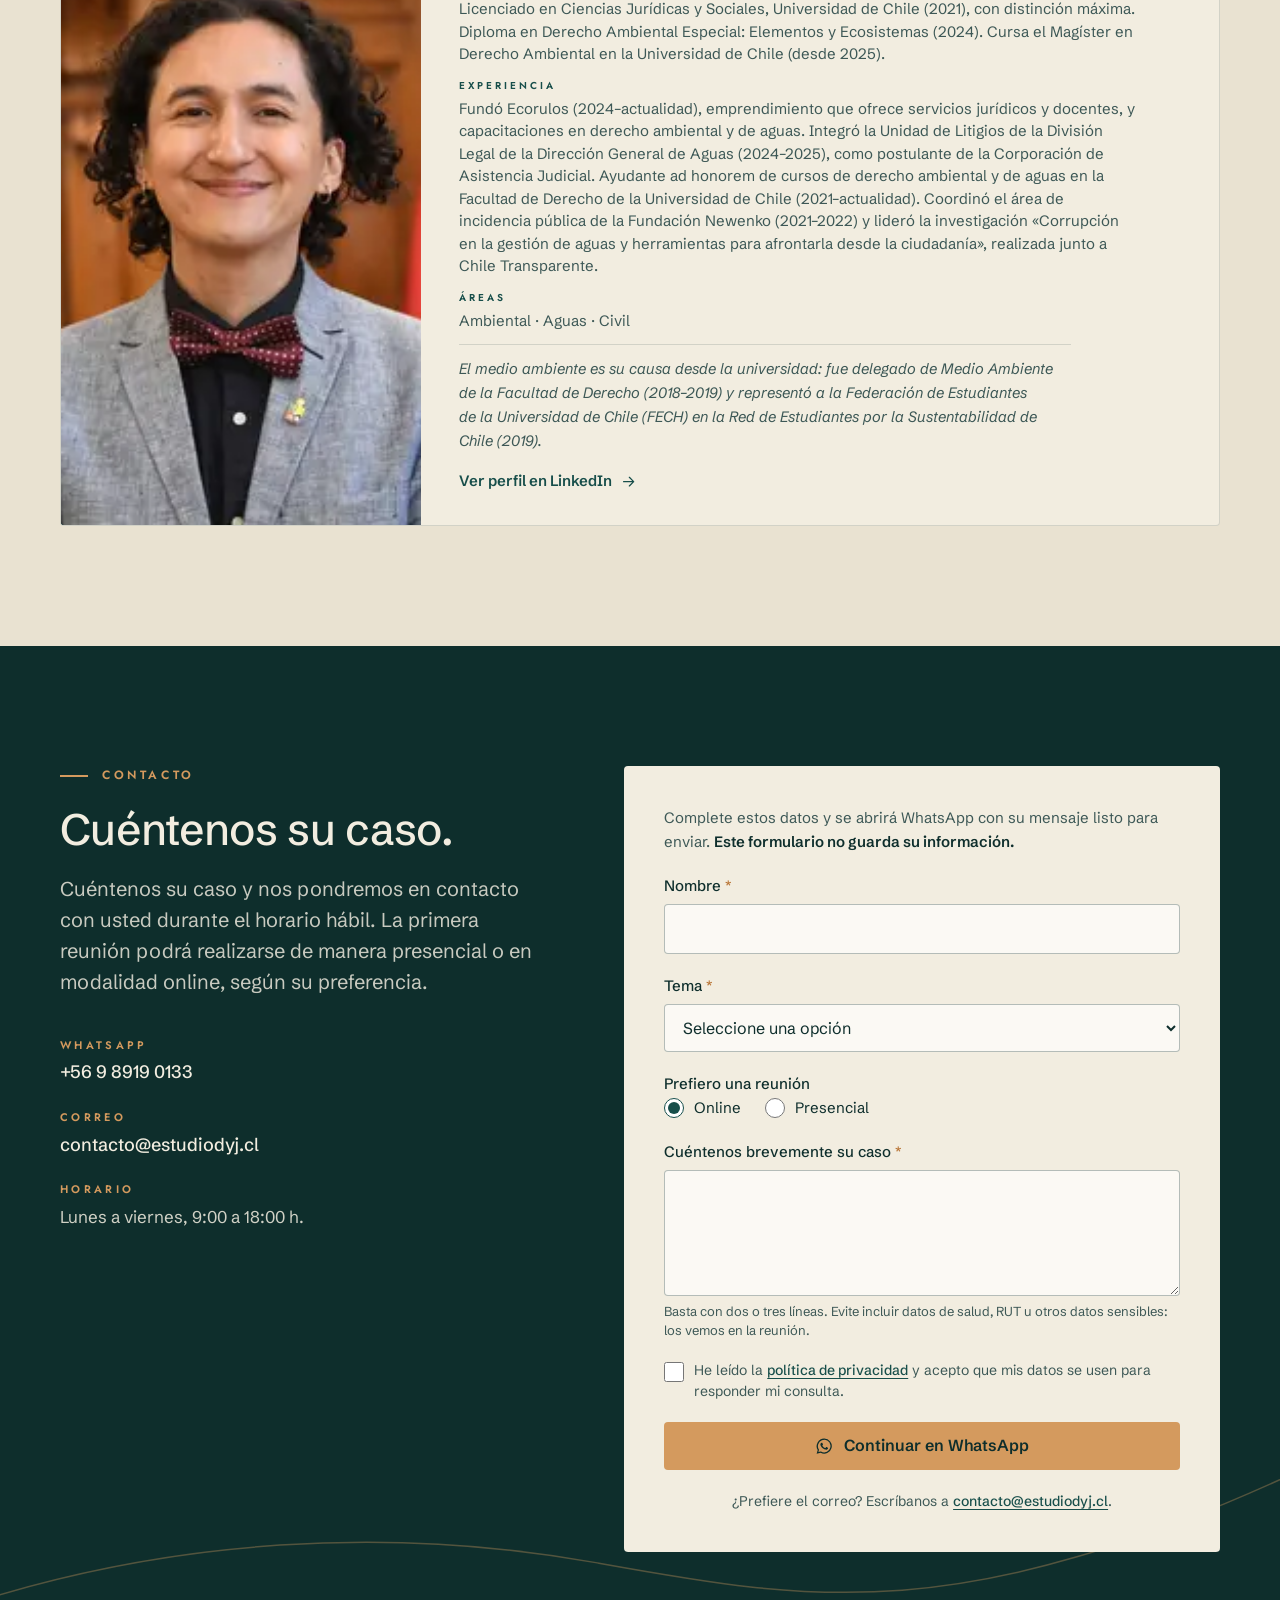
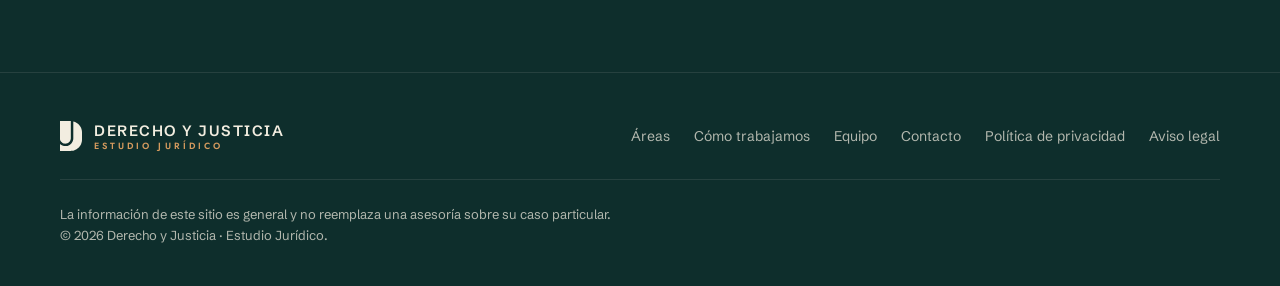
==== commit 3515fb51: "court images updated" ====
--- a/index.html
+++ b/index.html
@@ -106,10 +106,12 @@
           <picture>
             <!-- En una columna (≤700px) el recorte es apaisado: se usa la foto horizontal -->
             <source media="(max-width: 700px)" type="image/webp"
-                    srcset="assets/img/court-horizontal-800.webp 800w, assets/img/court-horizontal-1200.webp 1200w, assets/img/court-horizontal-1800.webp 1800w"
-                    sizes="calc(100vw - 32px)" width="1800" height="1350">
-            <source type="image/webp" srcset="assets/img/court.webp">
-            <img src="assets/img/court.png" alt="" width="415" height="739" fetchpriority="high">
+                    srcset="assets/img/tribunales-horizontal-800.webp 800w, assets/img/tribunales-horizontal-1200.webp 1200w, assets/img/tribunales-horizontal-1448.webp 1448w"
+                    sizes="calc(100vw - 32px)" width="1448" height="1086">
+            <source type="image/webp"
+                    srcset="assets/img/tribunales-vertical-600.webp 600w, assets/img/tribunales-vertical-1122.webp 1122w"
+                    sizes="(max-width: 1024px) 45vw, 480px">
+            <img src="assets/img/tribunales-vertical.jpg" alt="" width="800" height="1000" fetchpriority="high">
           </picture>
         </figure>
       </div>
--- a/assets/css/styles.css
+++ b/assets/css/styles.css
@@ -332,7 +332,7 @@
   aspect-ratio: 4 / 5;
   object-fit: cover;
   /* Encuadre hacia el edificio, no hacia el suelo de la plaza */
-  object-position: 50% 8%;
+  object-position: 50% 20%;
   border-radius: var(--radius);
   background: var(--petroleo);
 }
@@ -375,7 +375,7 @@
   .hero-media img { position: static; height: auto; }
   /* En una columna la portada es alta: la línea se acota a la franja inferior para no cruzar el texto */
   .hero .flow-line { inset: auto 0 0 0; height: 260px; }
-  .hero-media img { aspect-ratio: 16 / 10; object-position: 50% 40%; }
+  .hero-media img { aspect-ratio: 16 / 10; object-position: 50% 30%; }
 }
 
 /* ---------- A quién atendemos ---------- */
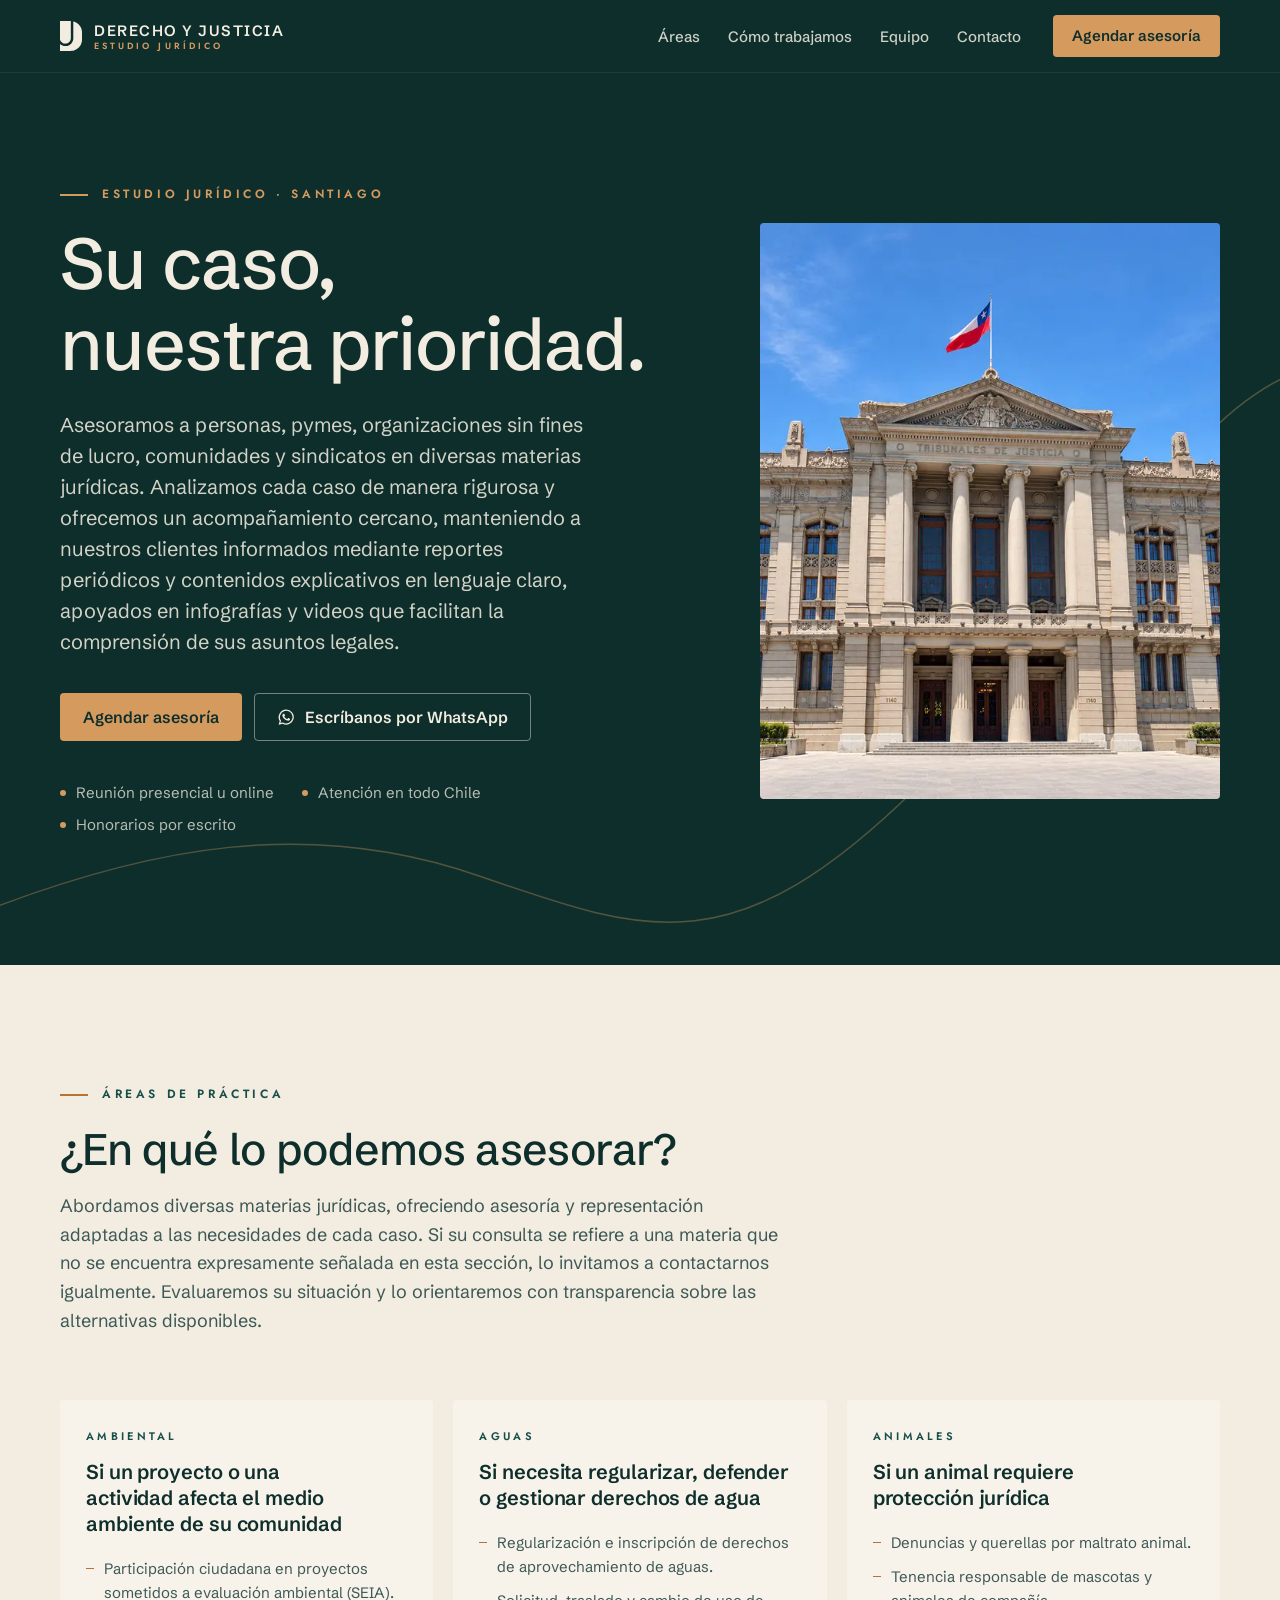
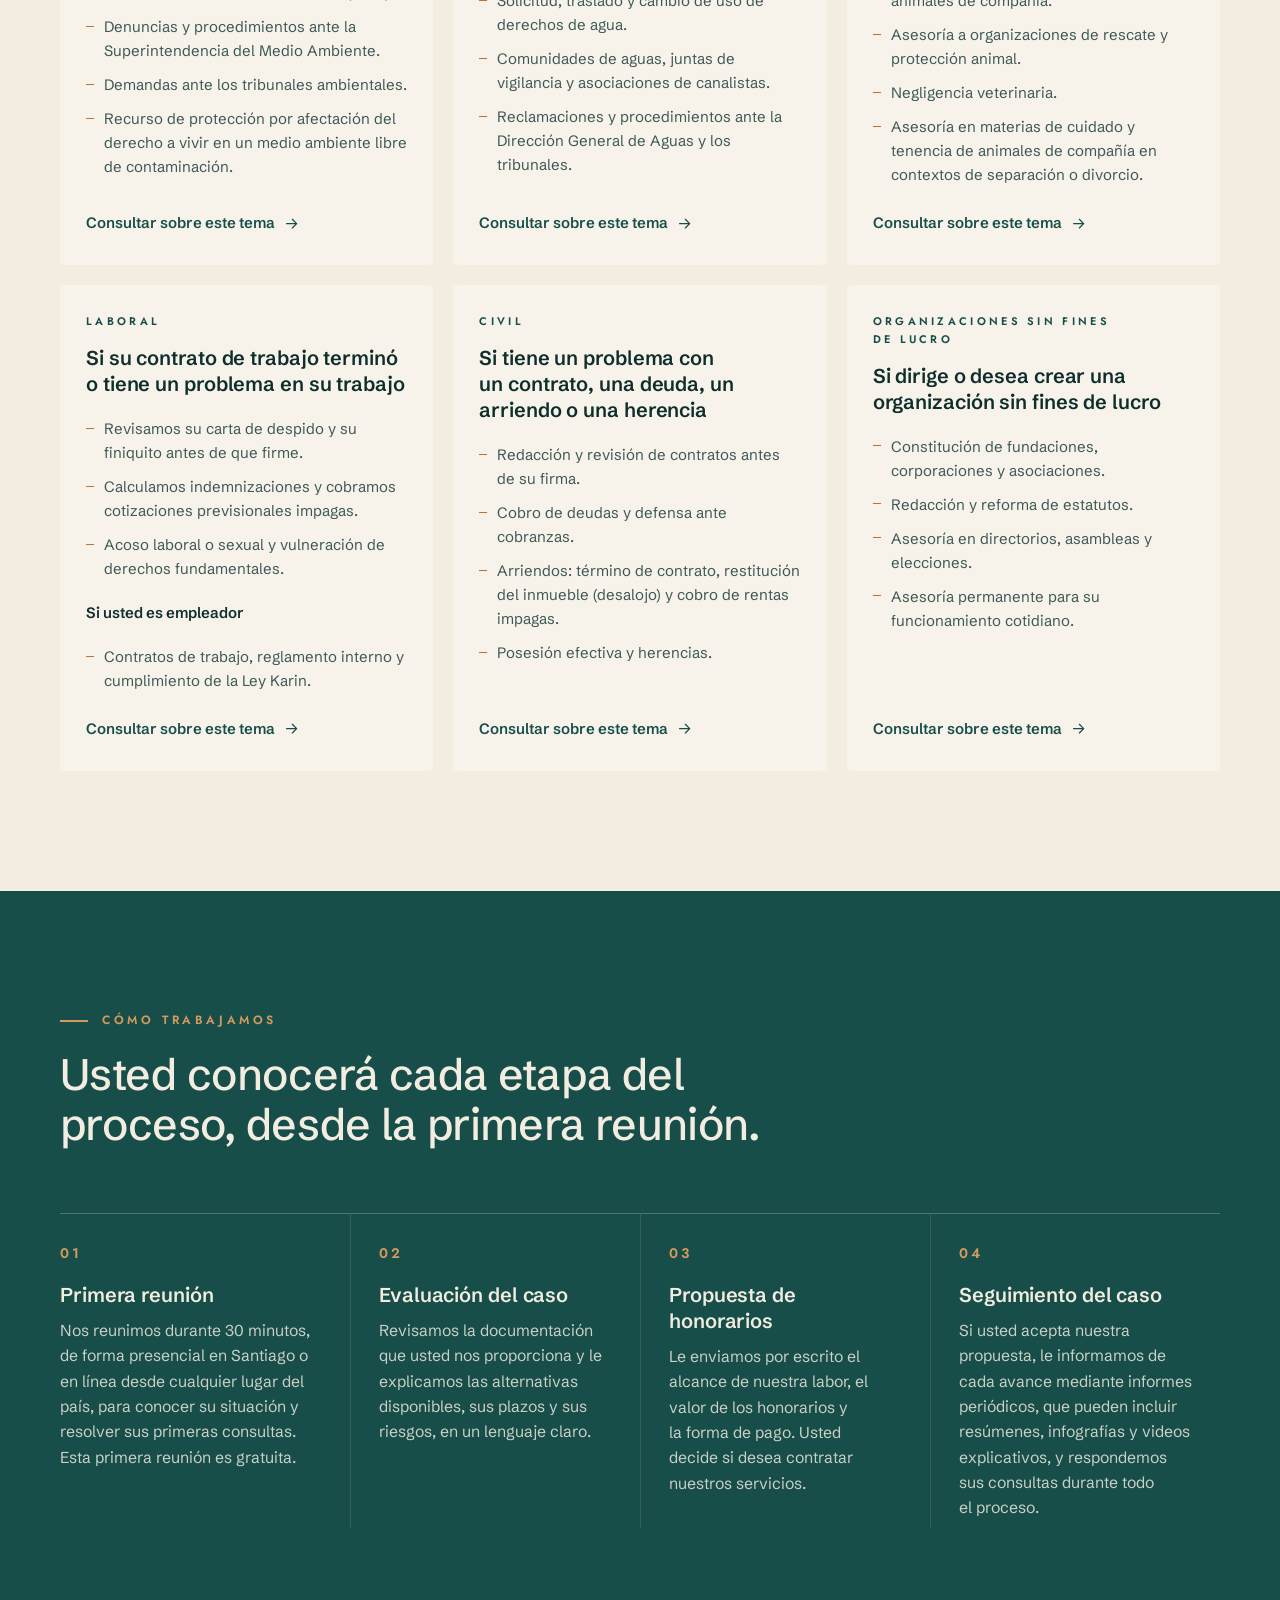
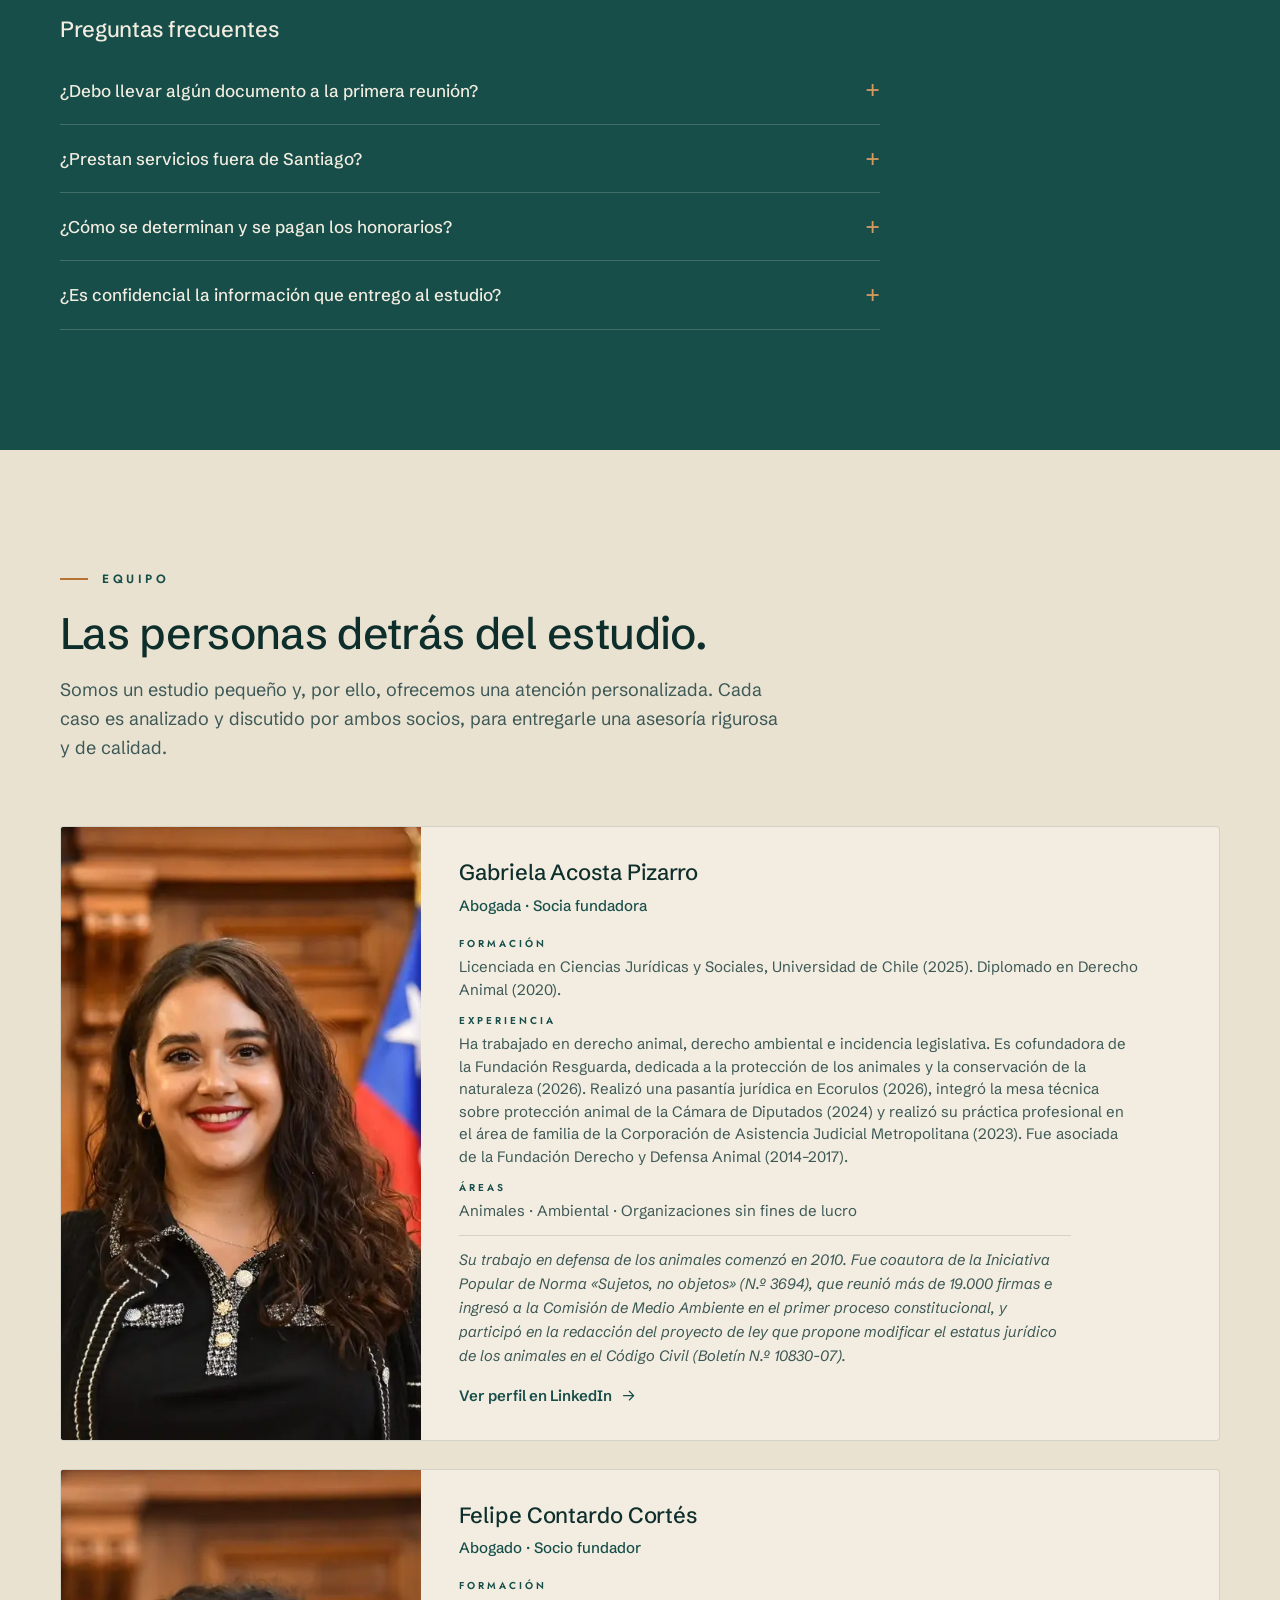
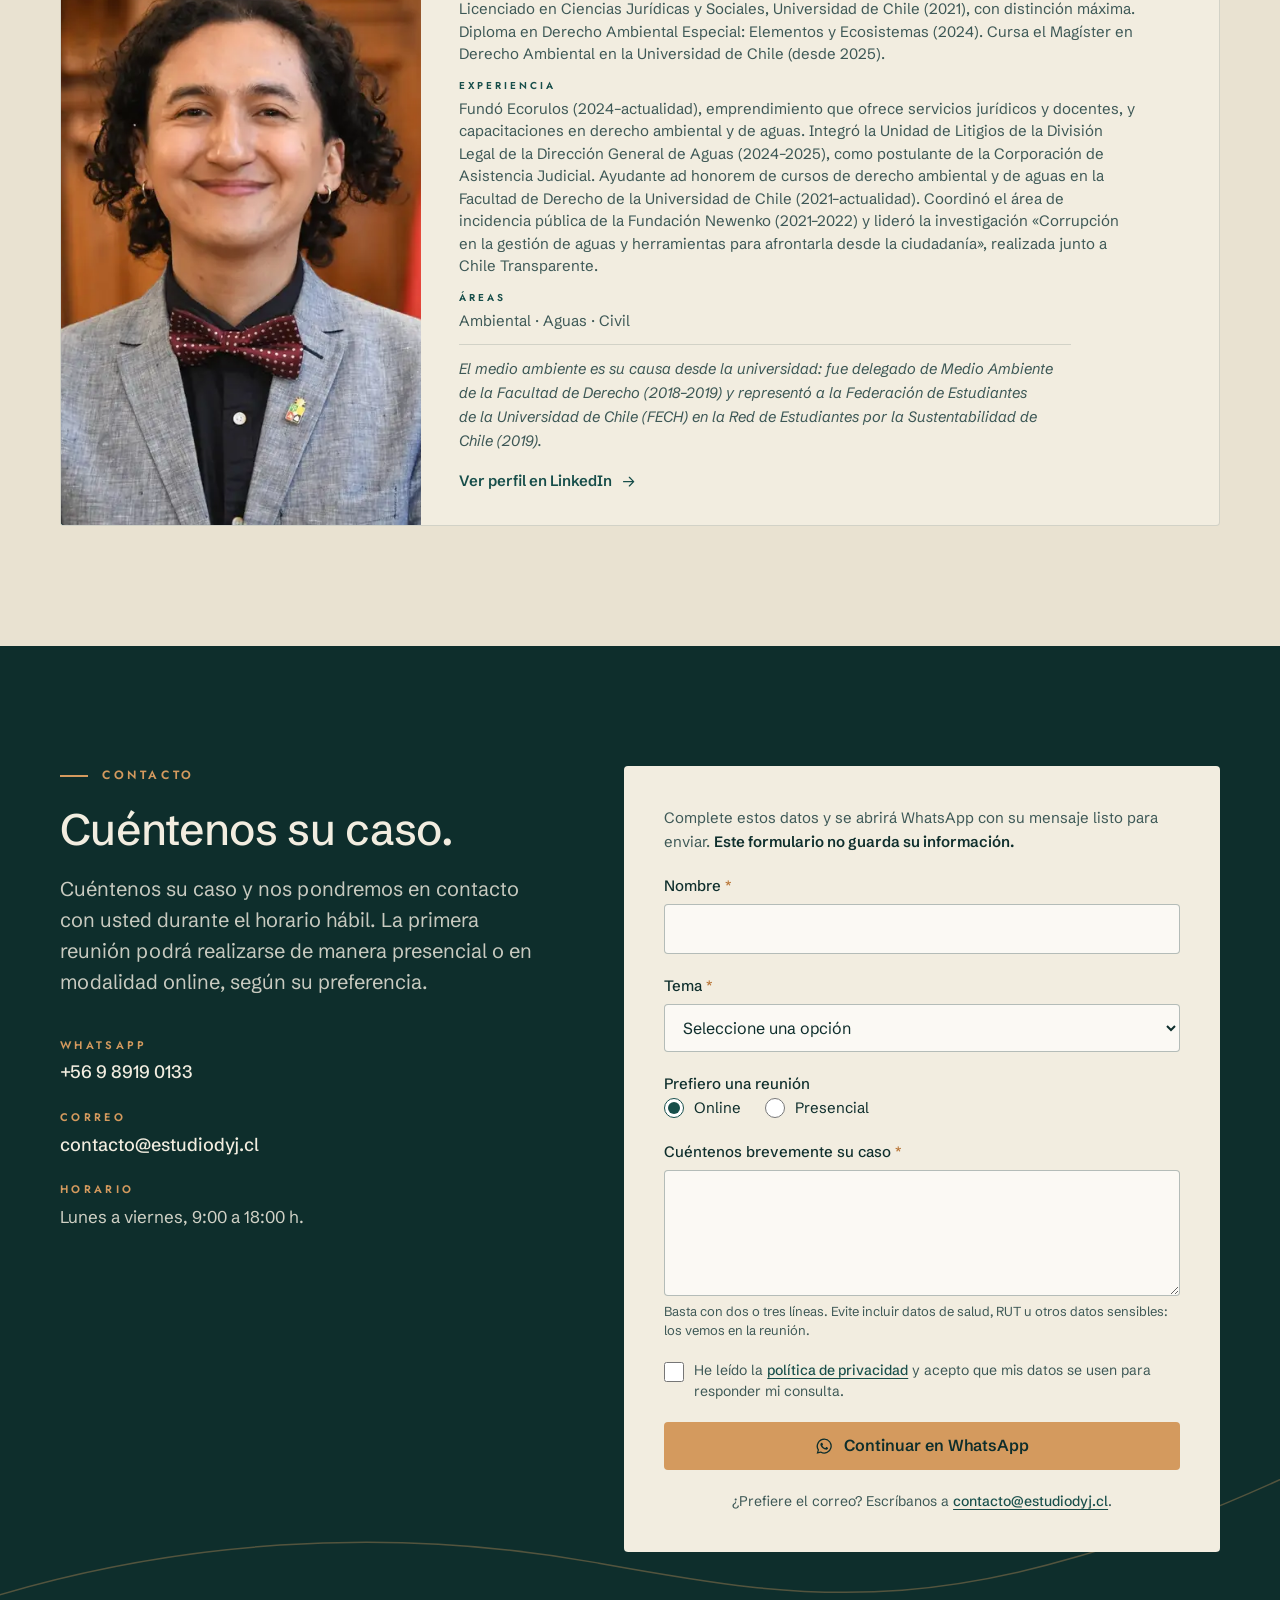
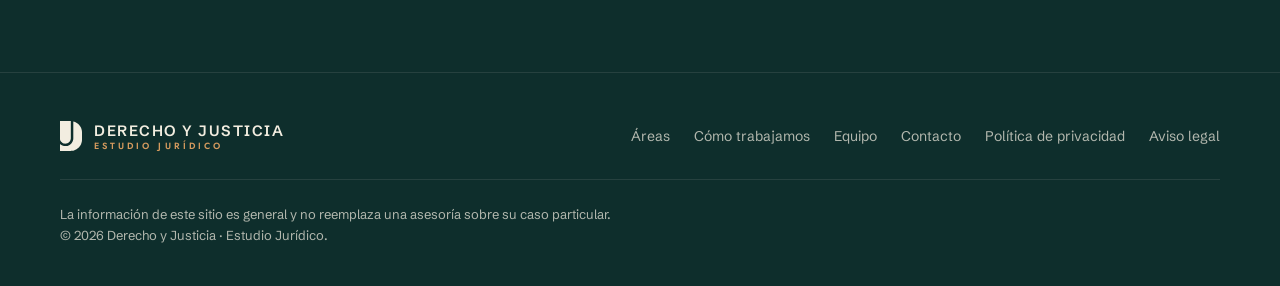
==== commit fba871e9: "style: image updated" ====
--- a/index.html
+++ b/index.html
@@ -106,8 +106,8 @@
           <picture>
             <!-- En una columna (≤700px) el recorte es apaisado: se usa la foto horizontal -->
             <source media="(max-width: 700px)" type="image/webp"
-                    srcset="assets/img/tribunales-horizontal-800.webp 800w, assets/img/tribunales-horizontal-1200.webp 1200w, assets/img/tribunales-horizontal-1448.webp 1448w"
-                    sizes="calc(100vw - 32px)" width="1448" height="1086">
+                    srcset="assets/img/tribunales-cielo-800.webp 800w, assets/img/tribunales-cielo-1280.webp 1280w"
+                    sizes="calc(100vw - 32px)" width="1280" height="721">
             <source type="image/webp"
                     srcset="assets/img/tribunales-vertical-600.webp 600w, assets/img/tribunales-vertical-1122.webp 1122w"
                     sizes="(max-width: 1024px) 45vw, 480px">
--- a/assets/css/styles.css
+++ b/assets/css/styles.css
@@ -375,7 +375,7 @@
   .hero-media img { position: static; height: auto; }
   /* En una columna la portada es alta: la línea se acota a la franja inferior para no cruzar el texto */
   .hero .flow-line { inset: auto 0 0 0; height: 260px; }
-  .hero-media img { aspect-ratio: 16 / 10; object-position: 50% 30%; }
+  .hero-media img { aspect-ratio: 16 / 10; object-position: 50% 50%; }
 }
 
 /* ---------- A quién atendemos ---------- */
